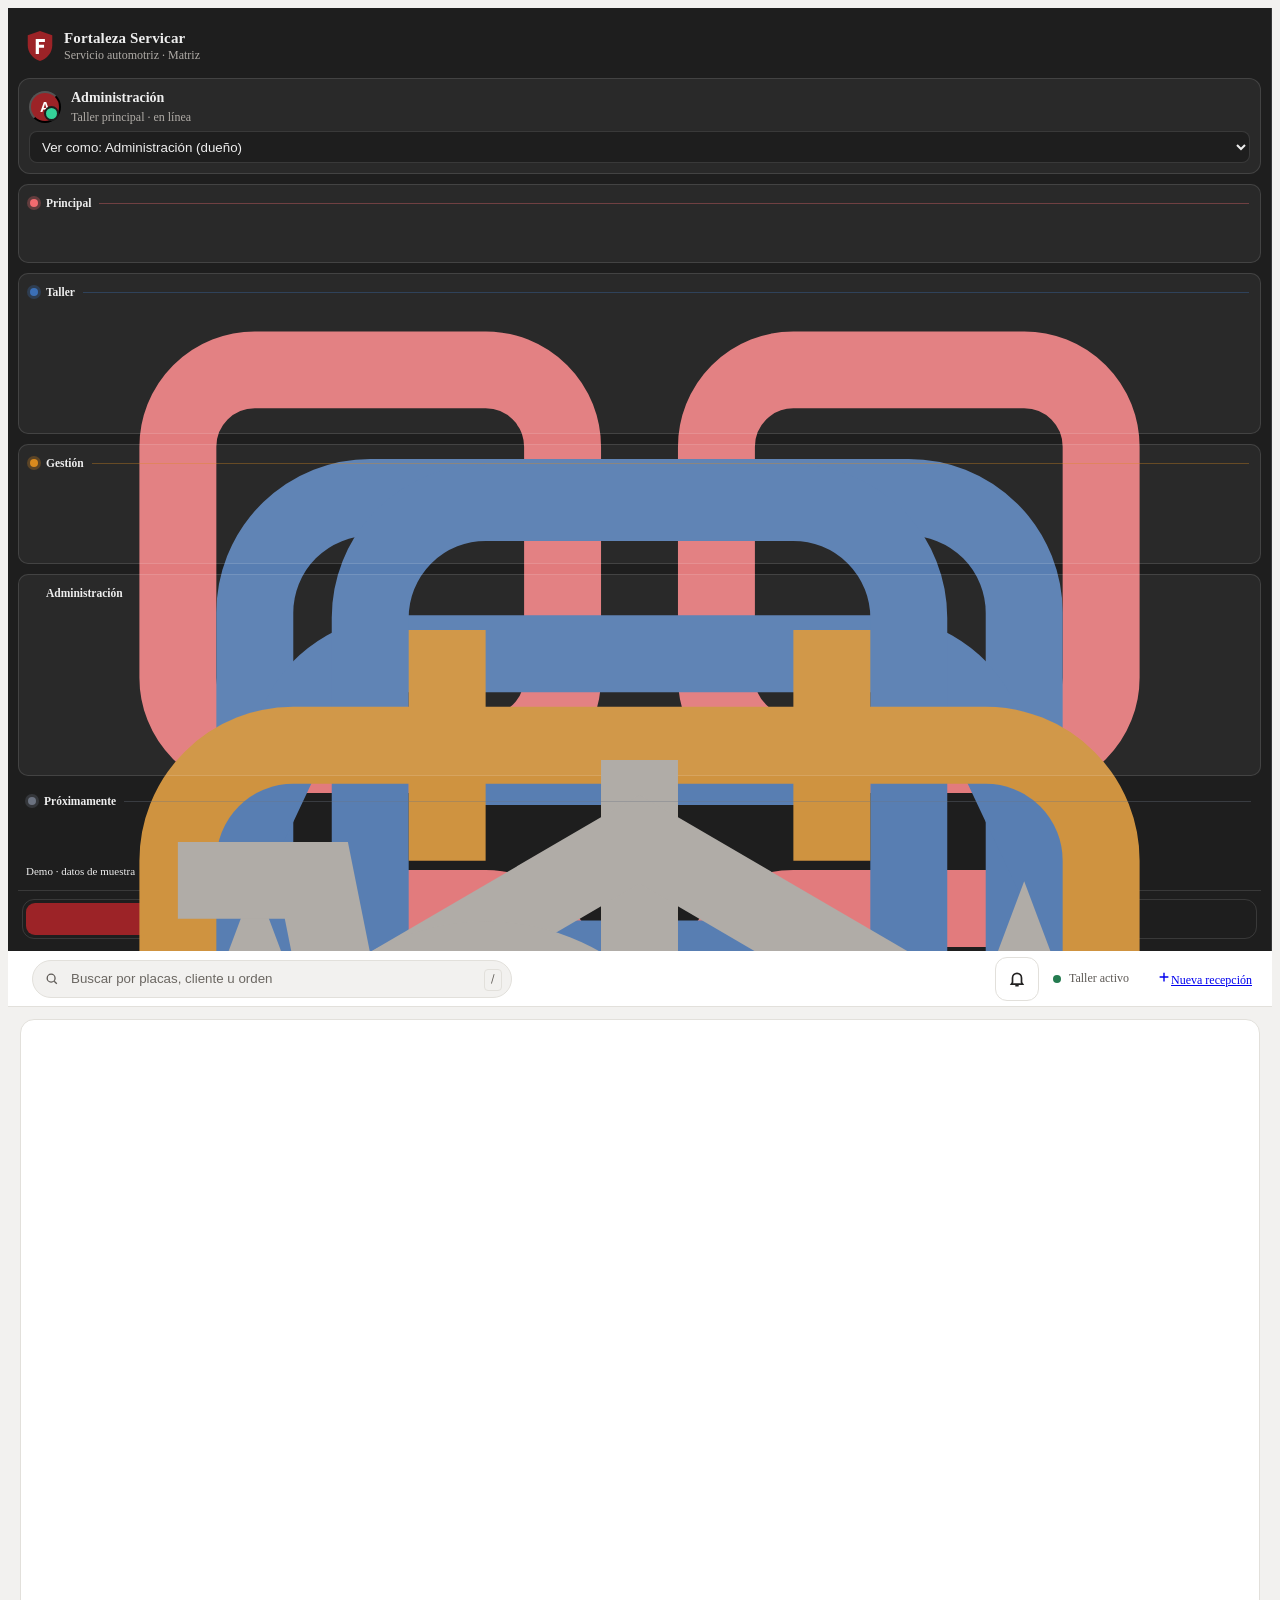
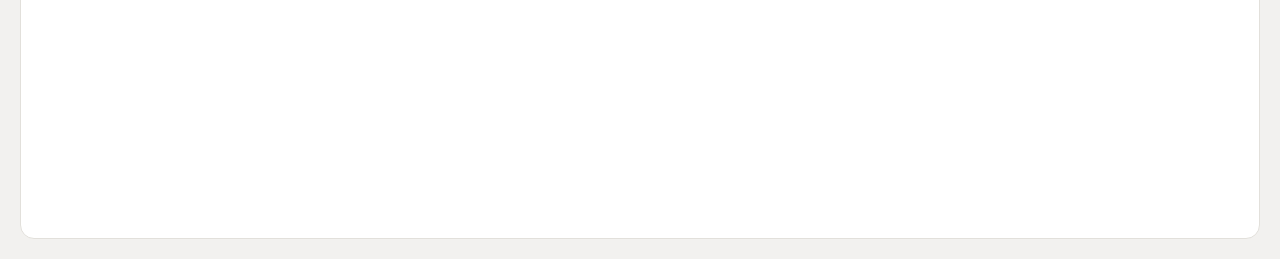
==== prototipo/index.html @ 88b80649 "feat(prototype): add ERP shell, dashboard, orders, detail and reception Co-Authored-By: Claude Opus " ====
<!doctype html>
<html lang="es-MX">
<head>
  <meta charset="utf-8">
  <meta name="viewport" content="width=device-width, initial-scale=1">
  <title>Fortaleza Servicar · Taller</title>
  <meta name="robots" content="noindex">
  <script>try { var t = localStorage.getItem('fs-tema'); if (t) document.documentElement.setAttribute('data-theme', t); } catch (e) {}</script>
  <link rel="preconnect" href="https://fonts.googleapis.com">
  <link rel="preconnect" href="https://fonts.gstatic.com" crossorigin>
  <link href="https://fonts.googleapis.com/css2?family=Archivo:wght@400;450;500;550;600;650&family=IBM+Plex+Mono:wght@400;500&display=swap" rel="stylesheet">
  <link rel="stylesheet" href="css/base.css">
  <link rel="stylesheet" href="css/fortaleza.css">
  <link rel="stylesheet" href="css/fase3.css">
  <link rel="stylesheet" href="css/fase4.css">
</head>
<body>
  <div class="app">
    <nav class="sidebar" id="sidebar" aria-label="Principal">
      <div class="brand">
        <svg viewBox="0 0 26 30" aria-hidden="true"><path d="M13 1 24.5 5v9.2c0 7-4.9 12.6-11.5 14.8C6.4 26.8 1.5 21.2 1.5 14.2V5Z" fill="#9C2327"/><path d="M9 8.5h8.6v2.8h-5.6v2.6h4.8v2.8h-4.8v5.8H9Z" fill="#fff"/></svg>
        <div><b>Fortaleza Servicar</b><span>Servicio automotriz · Matriz</span></div>
        <button class="icon close" type="button" aria-label="Cerrar menú" data-close-menu style="margin-left:auto;width:44px;height:44px;place-items:center;border:0;background:none;color:inherit">
          <svg viewBox="0 0 20 20" width="20" height="20" fill="none" stroke="currentColor" stroke-width="1.5"><path d="m5 5 10 10M15 5 5 15"/></svg>
        </button>
      </div>

      <div class="user-card">
        <button class="av" id="av" type="button" aria-label="Agregar mi foto de perfil" title="Cambiar foto">A</button>
        <b id="who-name">Administración</b>
        <small id="who-sub">Taller principal · en línea</small>
        <select id="role" aria-label="Ver como">
          <option value="admin">Ver como: Administración (dueño)</option>
          <option value="asesor">Ver como: Pablo · Asesor</option>
          <option value="tecnico">Ver como: Daniel · Técnico</option>
        </select>
      </div>

      <div class="nav-group" data-g="principal">
        <div class="group-label">Principal</div>
      <a class="nav-item" href="#/dashboard" data-route="dashboard">
        <svg viewBox="0 0 16 16" fill="none" stroke="currentColor"><rect x="2" y="2" width="5" height="5" rx="1"/><rect x="9" y="2" width="5" height="5" rx="1"/><rect x="2" y="9" width="5" height="5" rx="1"/><rect x="9" y="9" width="5" height="5" rx="1"/></svg>Dashboard</a>
      </div>

      <div class="nav-group" data-g="taller">
        <div class="group-label">Taller</div>
      <a class="nav-item" href="#/ordenes" data-route="ordenes">
        <svg viewBox="0 0 16 16" fill="none" stroke="currentColor"><rect x="3" y="2.5" width="10" height="11.5" rx="1.5"/><path d="M5.5 6h5M5.5 8.5h5M5.5 11h3"/></svg>Órdenes de servicio<span class="count" id="nav-count" title="Servicios por autorizar"></span></a>
      <a class="nav-item" href="#/recepcion" data-route="recepcion" data-need="recepcion">
        <svg viewBox="0 0 16 16" fill="none" stroke="currentColor"><path d="M2 10.5V8.2l1.6-3.4A1.5 1.5 0 0 1 5 4h6a1.5 1.5 0 0 1 1.4.8L14 8.2v2.3a1 1 0 0 1-1 1h-.5M3.5 11.5H3a1 1 0 0 1-1-1"/><circle cx="5" cy="11.5" r="1.5"/><circle cx="11" cy="11.5" r="1.5"/><path d="M6.5 11.5h3"/></svg>Recepción de vehículo</a>
      <a class="nav-item" href="portal.html#k7Qw2mZ9pL4xT8vR" target="_blank" rel="noopener">
        <svg viewBox="0 0 16 16" fill="none" stroke="currentColor"><rect x="4.5" y="1.5" width="7" height="13" rx="1.5"/><path d="M7 12.5h2"/></svg>Portal del cliente</a>
      </div>

      <div class="nav-group" data-g="gestion">
        <div class="group-label">Gestión</div>
      <a class="nav-item" href="#/citas" data-route="citas" data-need="citas">
        <svg viewBox="0 0 16 16" fill="none" stroke="currentColor"><rect x="2" y="3.5" width="12" height="10.5" rx="1.5"/><path d="M2 7h12M5.5 2v3M10.5 2v3"/></svg>Citas y recordatorios<span class="count" id="nav-citas" title="Citas por confirmar"></span></a>
      <a class="nav-item" href="#/reportes" data-route="reportes" data-need="reportes">
        <svg viewBox="0 0 16 16" fill="none" stroke="currentColor"><path d="M2 13.5h12M4 11V7.5M8 11V3.5M12 11V6"/></svg>Reportes</a>
      </div>

      <div class="nav-group" data-g="admin">
        <div class="group-label">Administración</div>
      <a class="nav-item" href="#/balance" data-route="balance" data-need="flujos">
        <svg viewBox="0 0 16 16" fill="none" stroke="currentColor"><path d="M8 2v12M3 5h10M3 5l-1.5 4a2 2 0 0 0 3 0zM13 5l-1.5 4a2 2 0 0 0 3 0zM5.5 14h5"/></svg>Balance</a>
      <a class="nav-item" href="#/bancos" data-route="bancos" data-need="flujos">
        <svg viewBox="0 0 16 16" fill="none" stroke="currentColor"><path d="M2 6 8 2.5 14 6M3.5 6.5v5M6.5 6.5v5M9.5 6.5v5M12.5 6.5v5M2 13.5h12"/></svg>Bancos y flujos</a>
      <a class="nav-item" href="#/compras" data-route="compras" data-need="gastos">
        <svg viewBox="0 0 16 16" fill="none" stroke="currentColor"><path d="M2 2.5h1.8l1.6 8h7.1l1.5-5.5H4.6"/><circle cx="6" cy="13" r="1"/><circle cx="11.5" cy="13" r="1"/></svg>Gastos y compras</a>
      <a class="nav-item" href="#/empleados" data-route="empleados" data-need="empleados">
        <svg viewBox="0 0 16 16" fill="none" stroke="currentColor"><circle cx="6" cy="5.5" r="2.5"/><path d="M1.5 13.5c.6-2.4 2.3-3.6 4.5-3.6s3.9 1.2 4.5 3.6M11.5 6.5v4M9.5 8.5h4"/></svg>Empleados y roles</a>
      </div>

      <div class="nav-group" data-g="pronto">
        <div class="group-label">Próximamente</div>
      <span class="nav-item" aria-disabled="true"><svg viewBox="0 0 16 16" fill="none" stroke="currentColor"><circle cx="6" cy="5.5" r="2.5"/><path d="M1.5 13.5c.6-2.4 2.3-3.6 4.5-3.6s3.9 1.2 4.5 3.6M11 3.5a2.2 2.2 0 0 1 0 4.2M12.5 10.2c1 .5 1.7 1.6 2 3.3"/></svg>Clientes<span class="phase">Pronto</span></span>
      </div>

      <p class="demo-tag">Demo · datos de muestra</p>
      <div class="themes bottom">
        <span id="tema-lbl">Estilo de color</span>
        <div role="group" aria-labelledby="tema-lbl">
          <button type="button" data-tema="deportivo" aria-pressed="true"><i style="--c:#9c2327"></i>Rojo</button>
          <button type="button" data-tema="oscuro" aria-pressed="false"><i style="--c:#f26b6f"></i>Oscuro</button>
          <button type="button" data-tema="clasico" aria-pressed="false"><i style="--c:#c0392b"></i>Claro</button>
        </div>
      </div>
    </nav>

    <div class="main">
      <header class="topbar">
        <div class="search" role="search">
          <svg viewBox="0 0 16 16" fill="none" stroke="currentColor" stroke-width="1.5" aria-hidden="true"><circle cx="7" cy="7" r="4.5"/><path d="m10.5 10.5 3 3"/></svg>
          <input id="q" type="search" placeholder="Buscar por placas, cliente u orden" aria-label="Buscar por placas, cliente u orden" autocomplete="off">
          <kbd>/</kbd>
          <div class="search-results" id="results" role="listbox" aria-label="Resultados"></div>
        </div>
        <div class="right">
          <button class="icon-btn bell" type="button" data-bell aria-haspopup="true" aria-expanded="false" aria-controls="notif" aria-label="Notificaciones">
            <svg viewBox="0 0 16 16" fill="none" stroke="currentColor" stroke-width="1.5" aria-hidden="true"><path d="M4 11V7a4 4 0 0 1 8 0v4l1 1.5H3zM6.5 14h3"/></svg><span class="badge" hidden></span></button>
          <span class="live">Taller activo</span><span id="clock"></span>
          <a class="btn primary" href="#/recepcion" data-need="recepcion">
            <svg viewBox="0 0 16 16" fill="none" stroke="currentColor" stroke-width="1.6" aria-hidden="true"><path d="M8 3v10M3 8h10"/></svg>Nueva recepción</a>
        </div>
      </header>
      <div class="mobile-bar">
        <button class="icon" type="button" aria-label="Abrir menú" data-open-menu>
          <svg viewBox="0 0 20 20" fill="none" stroke="currentColor" stroke-width="1.5"><path d="M3 6h14M3 10h14M3 14h14"/></svg>
        </button>
        <span class="title" id="mobile-title">Dashboard</span>
        <button class="icon bell" type="button" data-bell aria-haspopup="true" aria-expanded="false" aria-controls="notif" aria-label="Notificaciones">
          <svg viewBox="0 0 16 16" fill="none" stroke="currentColor" stroke-width="1.5" aria-hidden="true"><path d="M4 11V7a4 4 0 0 1 8 0v4l1 1.5H3zM6.5 14h3"/></svg><span class="badge" hidden></span></button>
        <a class="icon" href="#/recepcion" aria-label="Nueva recepción" data-need="recepcion">
          <svg viewBox="0 0 20 20" fill="none" stroke="currentColor" stroke-width="1.5"><path d="M10 4v12M4 10h12"/></svg>
        </a>
      </div>
      <main class="sheet" id="view" tabindex="-1"></main>
    </div>
  </div>

  <div class="toast" id="toast" role="status" aria-live="polite" hidden></div>

  <script src="js/graficas.js"></script>
  <script src="js/vehiculos.js"></script>
  <script src="js/datos.js"></script>
  <script src="js/diagrama.js"></script>
  <script src="js/datos3.js"></script>
  <script src="js/datos4.js"></script>
  <script src="js/app.js"></script>
  <script src="js/fase3.js"></script>
  <script src="js/fase4.js"></script>
</body>
</html>
---- prototipo/css/fortaleza.css ----
/* Fortaleza Servicar · prototipo
   Estructura tomada de color/fortaleza_servicar_dashboard.html: barra lateral oscura con tarjeta de usuario,
   cabecera blanca con búsqueda y acción primaria, tarjetas de indicadores y tres temas (Deportivo, Oscuro, Clásico).
   El rojo de marca es la acción primaria de la pantalla y el dato principal; el resto es carbón y hueso. */

:root {
  --ground: #f2f1ef;
  --surface: #ffffff;
  --raised: #f7f6f3;
  --active: #e6e3de;
  --border: #e2e0db;
  --rule: #f0eeea;
  --control: #d3cfc8;
  --text: #232222;
  --muted: #5d5955;
  --faint: #6b6762;
  --accent: #9c2327;
  --accent-soft: #fbeaea;
  --primary: #9c2327;
  --primary-hover: #7a0c12;
  --primary-ink: #ffffff;
  --positive: #247b50; --negative: #c4242a; --warning: #92400e;
  --pill-positive-bg: #dcfae5; --pill-positive-ink: #04250e;
  --pill-negative-bg: #ffedea; --pill-negative-ink: #831c1e;
  --pill-warning-bg: #fffbeb; --pill-warning-ink: #92400e;
  --pill-info-bg: #e8f0fe; --pill-info-ink: #1e3a8a;
  --pill-neutral-bg: #efedea; --pill-neutral-ink: #3d3a37;
  --chart-1: var(--accent); --chart-2: #d9a3a5; --chart-3: #8a6d1f; --chart-muted: #d3cfc8;
  --chart-mark: var(--text); --chart-span: 0.06;
  --grid: #ebe8e4; --axis-ink: var(--muted); --ink: var(--text);

  /* barra lateral */
  --side-bg: #1e1e1e; --side-ink: #eeeeee; --side-muted: #b0aca7; --side-hover: rgba(255, 255, 255, 0.07);
  --side-line: rgba(255, 255, 255, 0.12); --side-card: rgba(255, 255, 255, 0.05); --side-accent: #f26b6f;

  /* diagrama de daños: cada tipo lleva color y letra */
  --veh: #5d5955; --glass: #dfe3e6; --tire: #2b2a29; --rim: #a9a5a0;
  --d-rayon: #b45309; --d-rayon-bg: #fff1d6;
  --d-golpe: #c4242a; --d-golpe-bg: #ffe3e0;
  --d-estrellado: #1d4ed8; --d-estrellado-bg: #e3ebff;
  --d-faltante: #3d3a37; --d-faltante-bg: #e6e3de;
  --d-on: #ffffff;
  --c-red: #9c2327; --c-amber: #d98a1e; --c-teal: #1f8a8a; --c-blue: #3b6fb6; --c-plum: #8a3f72; --c-green: #2e8b57; --c-slate: #6b7280; --c-orange: #c8551b;
  --st-recibido: var(--c-slate); --st-en_diagnostico: var(--c-blue); --st-cotizado: var(--c-amber); --st-autorizado: var(--c-teal);
  --st-en_reparacion: var(--c-plum); --st-esperando_refaccion: var(--c-orange); --st-terminado: var(--c-green); --st-entregado: #8a8580;

  --font: "Archivo", system-ui, -apple-system, "Segoe UI", sans-serif;
  --fs-title: 24px; --fs-section: 16px; --fs-kpi: 24px; --fs-body: 14px; --fs-small: 12px;

  --sidebar-width: 232px;
  --pad: 24px; --gap: 16px; --card-pad: 20px;
  --radius-sheet: 14px; --radius-card: 10px; --radius-control: 8px;
  --control-height: 36px; --row-height: 48px; --nav-row: 40px;
  --ease-out: cubic-bezier(0.23, 1, 0.32, 1);
  --t-press: 140ms; --t-hover: 150ms; --t-ui: 200ms;
}

:root[data-theme="oscuro"] {
  --ground: #0d0d0d; --surface: #161616; --raised: #1e1e1e; --active: #2a2a2a;
  --border: #2a2a2a; --rule: #212121; --control: #3d3d3d;
  --text: #f3f4f6; --muted: #a8adb5; --faint: #8f949c;
  --accent: #f26b6f; --accent-soft: #2c1618;
  --primary: #c52a36; --primary-hover: #a8222d;
  --positive: #3fc07a; --negative: #e5566f; --warning: #e5a93b;
  --pill-positive-bg: #172a1d; --pill-positive-ink: #3fc07a;
  --pill-negative-bg: #2c1a20; --pill-negative-ink: #f08a9b;
  --pill-warning-bg: #2b2414; --pill-warning-ink: #e5a93b;
  --pill-info-bg: #16233b; --pill-info-ink: #8db4ff;
  --pill-neutral-bg: #262626; --pill-neutral-ink: #e5e5e5;
  --chart-2: #8a4a4d; --chart-3: #c9a24a; --chart-muted: #4a4a4a; --chart-span: 0.12; --grid: #2b2b2b;
  --side-bg: #050505; --side-line: rgba(255, 255, 255, 0.1);
  --veh: #8f949c; --glass: #26303a; --tire: #000; --rim: #6b6f75;
  --d-rayon: #e5a93b; --d-rayon-bg: #2b2414;
  --d-golpe: #f2707f; --d-golpe-bg: #34191f;
  --d-estrellado: #7fabff; --d-estrellado-bg: #16233b;
  --d-faltante: #c9c5bf; --d-faltante-bg: #2d2d2d;
  --d-on: #111111;
  --c-red: #f26b6f; --c-amber: #f0b24a; --c-teal: #4fc3c3; --c-blue: #6ea2e8; --c-plum: #c274a8; --c-green: #4cc58a; --c-slate: #9aa1ab; --c-orange: #f08a4b; --st-entregado: #7d7a76;
}

:root[data-theme="clasico"] {
  --ground: #f8fafc; --surface: #ffffff; --raised: #f1f5f9; --active: #fbe9e7;
  --border: #e2e8f0; --rule: #eef2f6; --control: #cbd5e1;
  --text: #0f172a; --muted: #475569; --faint: #64748b;
  --accent: #c0392b; --accent-soft: #fdecea;
  --primary: #c0392b; --primary-hover: #962d22;
  --chart-2: #e3a49c; --grid: #e8edf3;
  --side-bg: #ffffff; --side-ink: #0f172a; --side-muted: #475569; --side-hover: #f1f5f9;
  --side-line: #e2e8f0; --side-card: #f8fafc; --side-accent: #c0392b;
  --glass: #e2e8f0; --veh: #475569;
}

body { background: var(--ground); transition: background-color 300ms ease, color 300ms ease; }
[hidden] { display: none !important; }
::selection { background: var(--accent-soft); }

/* ---------- marco: barra lateral oscura + cabecera ---------- */
.app { grid-template-columns: var(--sidebar-width) minmax(0, 1fr); }
.sidebar { background: var(--side-bg); color: var(--side-ink); padding: 12px 12px 14px; gap: 2px; border-right: 1px solid var(--side-line); }
.brand { display: flex; align-items: center; gap: 10px; height: 56px; padding: 0 8px; margin-bottom: 4px; }
.brand svg { width: 28px; height: 32px; flex: none; }
.brand b { display: block; font-size: 15px; line-height: 18px; font-weight: 650; letter-spacing: 0.01em; }
.brand span { display: block; font-size: var(--fs-small); line-height: 16px; color: var(--side-muted); }
.user-card { display: grid; grid-template-columns: 40px minmax(0, 1fr); gap: 4px 10px; align-items: center; margin: 4px 0 10px; padding: 10px; border: 1px solid var(--side-line); border-radius: 12px; background: var(--side-card); }
.user-card .av { grid-row: span 2; width: 40px; height: 40px; border-radius: 50%; display: grid; place-items: center; background: var(--primary); color: #fff; font-weight: 650; position: relative; }
.user-card .av::after { content: ""; position: absolute; right: 0; bottom: 0; width: 11px; height: 11px; border-radius: 50%; background: #34d399; border: 2px solid var(--side-bg); }
.user-card b { font-size: 14px; line-height: 18px; font-weight: 600; overflow: hidden; text-overflow: ellipsis; white-space: nowrap; }
.user-card small { font-size: var(--fs-small); color: var(--side-muted); line-height: 16px; }
.user-card select { grid-column: 1 / -1; margin-top: 6px; height: 36px; padding: 0 8px; border: 1px solid var(--side-line); border-radius: var(--radius-control); background: var(--side-bg); color: var(--side-ink); }
.nav-item { position: relative; color: var(--side-muted); font-weight: 450; white-space: nowrap; }
.nav-item:hover { background: var(--side-hover); color: var(--side-ink); }
.nav-item[aria-current="page"] { background: var(--side-hover); color: var(--side-ink); font-weight: 550; }
.nav-item[aria-current="page"] svg { color: var(--side-accent); }
.nav-item[aria-current="page"]::before { content: ""; position: absolute; left: -12px; top: 8px; bottom: 8px; width: 3px; border-radius: 0 3px 3px 0; background: var(--side-accent); }
.nav-item .count { margin-left: auto; min-width: 20px; height: 20px; padding: 0 6px; border-radius: 10px; background: var(--primary); color: #fff; font-size: var(--fs-small); line-height: 20px; text-align: center; font-variant-numeric: tabular-nums; }
.nav-item .count:empty { display: none; }
.nav-item[aria-disabled="true"] { color: var(--side-muted); opacity: 0.7; }
.nav-item[aria-disabled="true"] .phase { margin-left: auto; font-size: 11px; }
.sidebar .group-label { margin: 18px 8px 6px; color: var(--side-muted); font-size: 12px; font-weight: 600; }
.themes { display: grid; gap: 6px; padding: 12px 4px 0; border-top: 1px solid var(--side-line); margin-top: 10px; }
.themes > span { font-size: 12px; font-weight: 600; color: var(--side-muted); text-align: center; }
.themes div { display: grid; grid-template-columns: repeat(3, 1fr); gap: 2px; padding: 3px; border: 1px solid var(--side-line); border-radius: 12px; }
.themes button { display: inline-flex; align-items: center; justify-content: center; gap: 5px; height: 36px; border: 0; border-radius: 9px; background: transparent; color: var(--side-muted); font-size: 12px; cursor: pointer; transition: background-color var(--t-hover) ease, color var(--t-hover) ease, transform var(--t-press) var(--ease-out); }
.themes button:active { transform: scale(0.97); }
.themes button[aria-pressed="true"] { background: var(--primary); color: #fff; font-weight: 550; }
.themes i { width: 8px; height: 8px; border-radius: 50%; background: var(--c); box-shadow: 0 0 0 1px rgba(255, 255, 255, 0.35); }

.main { display: grid; grid-template-rows: 56px minmax(0, 1fr); min-width: 0; min-height: 100svh; }
.topbar { display: flex; align-items: center; gap: 16px; padding: 0 20px 0 24px; background: var(--surface); border-bottom: 1px solid var(--border); }
.search { position: relative; flex: 1; max-width: 480px; }
.search input { width: 100%; height: 38px; padding: 0 44px 0 38px; border: 1px solid var(--border); border-radius: 999px; background: var(--ground); transition: border-color var(--t-hover) ease; }
.search input:focus { outline: none; border-color: var(--accent); }
.search input::placeholder { color: var(--faint); }
.search svg { position: absolute; left: 13px; top: 12px; width: 14px; height: 14px; color: var(--muted); }
.search kbd { position: absolute; right: 10px; top: 9px; height: 20px; padding: 0 6px; border: 1px solid var(--border); border-radius: 4px; font: 12px/18px var(--font); color: var(--muted); }
.search-results { position: absolute; top: 44px; left: 0; right: 0; z-index: 30; background: var(--surface); border: 1px solid var(--border); border-radius: 12px; box-shadow: 0 8px 24px rgba(0, 0, 0, 0.14); padding: 6px; display: none; transform-origin: top center; }
.search-results.open { display: block; animation: pop 160ms var(--ease-out); }
.search-results a { display: flex; justify-content: space-between; gap: 12px; padding: 8px 10px; border-radius: 8px; }
.search-results a:hover, .search-results a:focus-visible { background: var(--raised); }
.search-results .sub { color: var(--muted); font-size: var(--fs-small); }
.topbar .right { margin-left: auto; display: flex; align-items: center; gap: 14px; color: var(--muted); font-size: var(--fs-small); }
.live { display: inline-flex; align-items: center; gap: 8px; font-weight: 500; }
.live::before { content: ""; width: 8px; height: 8px; border-radius: 50%; background: var(--positive); }
@keyframes pop { from { opacity: 0; transform: scale(0.98) translateY(-2px); } }

.sheet { margin: 12px; background: var(--surface); border: 1px solid var(--border); border-radius: var(--radius-sheet); padding: var(--pad); min-width: 0; }

/* ---------- título ---------- */
.title-row { align-items: flex-end; margin-bottom: 20px; }
.title-row h1 { font-weight: 650; letter-spacing: -0.015em; }
.title-row .sub { font-size: 15px; line-height: 22px; }
.title-row .sub strong { color: var(--text); font-weight: 550; }
.title-row .actions { display: flex; gap: 8px; align-items: center; }
.crumbs { display: flex; align-items: baseline; gap: 8px; font-size: 16px; line-height: 24px; flex-wrap: wrap; }
.crumbs a { color: var(--muted); }
.crumbs a:hover { color: var(--text); }
.crumbs h1 { font-size: 20px; line-height: 28px; font-weight: 650; letter-spacing: -0.01em; }
.chip { display: inline-flex; align-items: center; height: 22px; padding: 0 8px; border-radius: 4px; background: var(--raised); color: var(--muted); font-size: var(--fs-small); white-space: nowrap; flex: none; }
.mono { font-family: "IBM Plex Mono", ui-monospace, monospace; font-size: 13px; }

/* ---------- botones ---------- */
.btn { transition: background-color var(--t-hover) ease, transform var(--t-press) var(--ease-out), border-color var(--t-hover) ease; }
.btn:active { transform: scale(0.97); }
.btn.primary:hover { background: var(--primary-hover); }
.btn svg { width: 14px; height: 14px; }
.btn.small { height: 28px; padding: 0 10px; font-size: 13px; }
.btn[disabled] { opacity: 1; color: var(--faint); cursor: not-allowed; background: var(--raised); }
.btn-link { display: inline-flex; align-items: center; gap: 4px; padding: 0; border: 0; background: none; color: var(--text); font-weight: 550; cursor: pointer; text-underline-offset: 3px; }
.btn-link:hover { text-decoration: underline; }

/* ---------- rejilla del resumen ---------- */
.nowrap { white-space: nowrap; }
.truncate.client { display: block; max-width: 15ch; }
.finding .btn { flex: none; white-space: nowrap; }
.nav-item { white-space: nowrap; }
.stack { display: grid; gap: 16px; min-width: 0; }

.quick { display: flex; flex-wrap: wrap; gap: 8px; padding-bottom: 16px; margin-bottom: 16px; border-bottom: 1px solid var(--border); }
.quick .btn { height: auto; min-height: 44px; padding: 8px 14px; text-align: left; }
.quick .btn svg { color: var(--accent); }
.kpis { grid-auto-flow: row; grid-template-columns: repeat(auto-fit, minmax(150px, 1fr)); gap: 12px; background: none; border: 0; }
.kpis .kpi, .kpis .kpi:nth-child(n) { position: relative; display: block; padding: 14px 16px 16px; background: var(--surface); border: 1px solid var(--border); border-radius: 12px; transition: transform var(--t-ui) var(--ease-out), border-color var(--t-hover) ease; }
@media (hover: hover) and (pointer: fine) { a.kpi:hover { transform: translateY(-2px); border-color: var(--control); } }
a.kpi:active { transform: scale(0.98); }
.kpi-top { display: flex; align-items: center; justify-content: space-between; gap: 8px; }
.kpi-ico { width: 32px; height: 32px; border-radius: 10px; display: grid; place-items: center; background: var(--accent-soft); color: var(--accent); flex: none; }
.kpi-ico svg { width: 16px; height: 16px; }
.kpi-label { font-size: 13px; font-weight: 600; }
.kpi-value { font-weight: 650; }
.kpi-value.lead { font-size: 30px; }
.kpi .cap { margin-top: 4px; font-size: var(--fs-small); color: var(--muted); line-height: 16px; }
.kpi .cap.neg { color: var(--negative); }

.finding { display: flex; align-items: center; justify-content: space-between; gap: 16px; padding: 12px 16px; border-radius: var(--radius-card); background: var(--accent-soft); color: #5e1215; }
.finding p { line-height: 20px; }
.finding strong { font-weight: 600; }

/* ---------- tablas ---------- */
.panel.flush { padding: 0; }
.panel.flush > header { padding: 16px var(--card-pad) 0; margin-bottom: 8px; }
.panel.flush table th:first-child, .panel.flush table td:first-child { padding-left: var(--card-pad); }
.panel.flush table th:last-child, .panel.flush table td:last-child { padding-right: var(--card-pad); }
table { font-size: var(--fs-body); }
td { vertical-align: middle; padding-top: 10px; padding-bottom: 10px; }
td .sub { margin-top: 2px; line-height: 16px; }
td .id { font-weight: 550; }
tbody tr.link { cursor: pointer; transition: background-color var(--t-hover) ease; }
@media (hover: hover) and (pointer: fine) { tbody tr.link:hover td { background: var(--raised); } }
tbody tr.link:focus-visible { outline: 2px solid var(--accent); outline-offset: -2px; }
.n { text-align: right; font-variant-numeric: tabular-nums; white-space: nowrap; }
.unit { color: var(--muted); font-size: var(--fs-small); margin-left: 2px; }
.dash { color: var(--faint); }
tfoot td { border-top: 1px solid var(--border); border-bottom: 0; font-weight: 600; }

/* días en taller: barra fina con la marca del promedio de octubre (elemento propio del taller) */
.days { display: grid; grid-template-columns: 34px 64px; align-items: center; gap: 8px; justify-content: end; }
.days .bar { position: relative; height: 6px; border-radius: 3px; background: var(--rule); }
.days .bar i { position: absolute; left: 0; top: 0; bottom: 0; border-radius: 3px; background: var(--muted); }
.days .bar i.over { background: var(--accent); }
.days .bar b { position: absolute; top: -3px; width: 1px; height: 12px; background: var(--text); }

/* estatus: una marca por fila, tinte pálido con tinta del mismo tono */
.pill.info { background: var(--pill-info-bg); color: var(--pill-info-ink); }
.pill .dot { width: 6px; height: 6px; border-radius: 50%; background: currentColor; }

/* personas: inicial estable sobre un tinte pálido propio */
.who { display: inline-flex; align-items: center; gap: 8px; white-space: nowrap; }
.avatar { width: 22px; height: 22px; border-radius: 50%; display: inline-grid; place-items: center; font-size: 11px; font-weight: 600; flex: none; color: #232222; }

/* ---------- listas del riel ---------- */
.list-row { display: grid; grid-template-columns: minmax(0, 1fr) auto; gap: 4px 12px; align-items: center; padding: 11px 0; }
.list-row + .list-row { border-top: 1px solid var(--rule); }
.list-row .t { font-weight: 550; white-space: nowrap; overflow: hidden; text-overflow: ellipsis; }
.list-row .s { color: var(--muted); font-size: var(--fs-small); grid-column: 1; line-height: 16px; }
.list-row .r { grid-row: 1 / span 2; grid-column: 2; display: grid; justify-items: end; gap: 4px; }

/* ---------- pestañas y barra de herramientas ---------- */
.tabs { gap: 22px; overflow-x: auto; scrollbar-width: none; }
.tabs a { white-space: nowrap; padding: 10px 0 11px; }
.tabs a .c { margin-left: 6px; color: var(--faint); font-variant-numeric: tabular-nums; }
.tabs a[aria-selected="true"]::after { background: var(--accent); left: -4px; right: -4px; }
.tabs a:hover { color: var(--text); }
.toolbar { display: flex; align-items: center; gap: 8px; margin: 22px 0 12px; }
.toolbar .spacer { flex: 1; }
.toolbar .count { color: var(--muted); }
.toolbar input { width: 300px; height: 32px; padding: 0 12px; border: 1px solid var(--control); border-radius: var(--radius-control); }

/* tablero por estatus */
.board { display: grid; grid-template-columns: repeat(5, minmax(0, 1fr)); gap: 12px; align-items: start; }
.col { background: var(--raised); border-radius: var(--radius-card); padding: 10px; min-height: 120px; }
.col h3 { display: flex; justify-content: space-between; font-size: 13px; font-weight: 600; padding: 2px 4px 10px; }
.col h3 span { color: var(--muted); font-weight: 400; }
.card { display: block; background: var(--surface); border: 1px solid var(--border); border-radius: 6px; padding: 10px 12px; transition: border-color var(--t-hover) ease, transform var(--t-press) var(--ease-out); }
.card + .card { margin-top: 8px; }
.card:hover { border-color: var(--control); }
.card:active { transform: scale(0.98); }
.card .t { font-weight: 550; }
.card .s { color: var(--muted); font-size: var(--fs-small); line-height: 16px; margin-top: 2px; }
.card .f { display: flex; justify-content: space-between; align-items: center; margin-top: 8px; font-size: var(--fs-small); }
.col .empty { min-height: 64px; background: var(--surface); font-size: var(--fs-small); }

/* ---------- detalle ---------- */
.detail-head { display: flex; align-items: flex-start; justify-content: space-between; gap: 16px; margin-bottom: 12px; }
.detail-head .sub { color: var(--muted); margin-top: 2px; }
.facts { display: grid; grid-template-columns: repeat(4, minmax(0, 1fr)); border: 1px solid var(--border); border-radius: var(--radius-card); margin-bottom: 16px; }
.facts > div { padding: 12px 16px; min-width: 0; }
.facts > div + div { border-left: 1px solid var(--border); }
.facts dt { color: var(--muted); font-size: var(--fs-small); }
.facts dd { margin-top: 4px; font-weight: 500; overflow: hidden; text-overflow: ellipsis; white-space: nowrap; }
.facts .warn { color: var(--warning); font-size: var(--fs-small); font-weight: 400; white-space: normal; }
.detail-grid { display: grid; grid-template-columns: minmax(0, 1fr) 360px; gap: 16px; align-items: start; }
.steps { display: flex; gap: 0; margin: 4px 0 18px; }
.steps li { flex: 1; position: relative; padding-top: 14px; font-size: var(--fs-small); color: var(--faint); }
.steps li::before { content: ""; position: absolute; top: 4px; left: 0; right: 4px; height: 3px; border-radius: 2px; background: var(--rule); }
.steps li.done { color: var(--muted); } .steps li.done::before { background: var(--text); }
.steps li.now { color: var(--text); font-weight: 600; } .steps li.now::before { background: var(--accent); }

/* cascada cobro → utilidad: la fórmula del Excel, partida por partida */
.cascade { display: grid; gap: 0; }
.cascade .line { display: grid; grid-template-columns: minmax(0, 1fr) auto; gap: 2px 12px; padding: 9px 0; align-items: baseline; }
.cascade .line + .line { border-top: 1px solid var(--rule); }
.cascade .line .bar { grid-column: 1 / -1; height: 6px; border-radius: 3px; background: var(--rule); position: relative; overflow: hidden; }
.cascade .line .bar i { position: absolute; top: 0; bottom: 0; border-radius: 3px; background: var(--chart-muted); }
.cascade .line.res .bar i { background: var(--accent); }
.cascade .line.total { font-weight: 600; }
.cascade .line.res .v { font-weight: 600; color: var(--accent); }
.cascade .line .lbl small { color: var(--muted); font-size: var(--fs-small); margin-left: 6px; }
.cascade .note { margin-top: 10px; color: var(--muted); font-size: var(--fs-small); line-height: 16px; }

.locked { display: grid; gap: 4px; padding: 14px 16px; border-radius: var(--radius-card); background: var(--raised); color: var(--muted); }
.locked b { color: var(--text); font-weight: 550; }
.sec-title { display: flex; align-items: baseline; justify-content: space-between; gap: 12px; margin: 22px 0 6px; }
.sec-title:first-child { margin-top: 0; }
.sec-title h2 { font-size: var(--fs-section); font-weight: 600; }
.sec-title .meta { color: var(--muted); font-size: var(--fs-small); }

/* ---------- recepción ---------- */
.form-grid { display: grid; grid-template-columns: minmax(0, 1fr) 380px; gap: 24px; align-items: start; }
.fieldset { border: 0; padding: 0; margin: 0 0 28px; min-width: 0; }
.fieldset > legend { font-size: var(--fs-section); font-weight: 600; margin-bottom: 4px; padding: 0; }
.fieldset > .desc { color: var(--muted); margin-bottom: 14px; }
.fields { display: grid; grid-template-columns: repeat(4, minmax(0, 1fr)); gap: 16px; align-items: start; }
.fields .field { align-content: start; }
.fields .seg { justify-self: start; }
.fields .span2 { grid-column: span 2; } .fields .span4 { grid-column: 1 / -1; }
.field label { font-size: 14px; }
.field .hint { line-height: 16px; }
.field .hint.err { color: var(--negative); }
.input, select.input, textarea.input { width: 100%; }
textarea.input { height: auto; min-height: 76px; padding: 8px 12px; line-height: 20px; resize: vertical; }
select.input:disabled { color: var(--faint); background: var(--raised); }
.input[aria-invalid="true"] { border-color: var(--negative); }
.ref-card { display: grid; grid-template-columns: repeat(3, minmax(0, 1fr)); border: 1px solid var(--border); border-radius: var(--radius-card); margin-top: 16px; }
.ref-card > div { padding: 12px 14px; min-width: 0; }
.ref-card > div + div { border-left: 1px solid var(--border); }
.ref-card dt { color: var(--muted); font-size: var(--fs-small); }
.ref-card dd { margin-top: 4px; font-size: 18px; font-weight: 550; }
.ref-card dd small { font-size: 13px; color: var(--muted); font-weight: 400; }
.ref-card .note { grid-column: 1 / -1; border-left: 0; border-top: 1px solid var(--border); color: var(--muted); font-size: var(--fs-small); line-height: 16px; }

.fuel { display: inline-flex; }
.seg { display: inline-flex; padding: 2px; border-radius: 8px; background: var(--raised); gap: 2px; }
.seg button { height: 32px; min-width: 44px; padding: 0 10px; border: 0; border-radius: 6px; background: transparent; color: var(--muted); cursor: pointer; transition: background-color var(--t-hover) ease, color var(--t-hover) ease; }
.seg button[aria-pressed="true"] { background: var(--surface); color: var(--text); font-weight: 550; box-shadow: 0 0 0 1px var(--border); }

.checklist { display: grid; grid-template-columns: repeat(2, minmax(0, 1fr)); column-gap: 24px; }
.check-row { display: grid; grid-template-columns: minmax(0, 1fr) auto; align-items: center; gap: 8px; min-height: 44px; border-bottom: 1px solid var(--rule); }
.check-row span { white-space: nowrap; overflow: hidden; text-overflow: ellipsis; }
.tri { display: inline-flex; gap: 2px; padding: 2px; border-radius: 8px; background: var(--raised); }
.tri button { height: 28px; padding: 0 9px; border: 0; border-radius: 6px; background: transparent; color: var(--muted); font-size: 13px; cursor: pointer; transition: background-color var(--t-hover) ease, color var(--t-hover) ease; }
.tri button[aria-pressed="true"][data-v="bien"] { background: var(--pill-positive-bg); color: var(--pill-positive-ink); font-weight: 550; }
.tri button[aria-pressed="true"][data-v="danado"] { background: var(--pill-negative-bg); color: var(--pill-negative-ink); font-weight: 550; }
.tri button[aria-pressed="true"][data-v="no"] { background: var(--pill-neutral-bg); color: var(--pill-neutral-ink); font-weight: 550; }
.check-tools { display: flex; align-items: center; gap: 12px; margin: -4px 0 8px; }
.check-tools .progress { color: var(--muted); font-size: var(--fs-small); }

.side-sticky { position: sticky; top: 16px; display: grid; gap: 16px; }
.steps-cap { display: none; }

/* ---------- diagrama de daños: 5 vistas, una herramienta por tipo de daño ---------- */
.dmg { display: grid; gap: 14px; }
.t-rayon { --d: var(--d-rayon); --d-bg: var(--d-rayon-bg); }
.t-golpe { --d: var(--d-golpe); --d-bg: var(--d-golpe-bg); }
.t-estrellado { --d: var(--d-estrellado); --d-bg: var(--d-estrellado-bg); }
.t-faltante { --d: var(--d-faltante); --d-bg: var(--d-faltante-bg); }
.dmg-tools { display: flex; flex-wrap: wrap; gap: 8px; align-items: center; }
.dmg-tools .lead-in { color: var(--muted); font-size: var(--fs-small); margin-right: 4px; }
.tool { display: inline-flex; align-items: center; gap: 8px; min-height: 44px; padding: 0 14px 0 8px; border: 1px solid var(--control); border-radius: 999px; background: var(--surface); cursor: pointer; transition: background-color var(--t-hover) ease, border-color var(--t-hover) ease, transform var(--t-press) var(--ease-out); }
.tool:active { transform: scale(0.97); }
.tool .dot, .hit-row .dot { width: 26px; height: 26px; border-radius: 50%; display: grid; place-items: center; font-size: 12px; font-weight: 700; background: var(--d-bg); color: var(--d); border: 1.5px solid var(--d); flex: none; }
.tool[aria-pressed="true"] { border-color: var(--text); border-width: 2px; padding: 0 13px 0 7px; background: var(--raised); font-weight: 550; }
.views { display: grid; grid-template-columns: repeat(2, minmax(0, 1fr)); gap: 12px; }
.view-card { border: 1px solid var(--border); border-radius: 12px; padding: 10px 12px 6px; background: var(--raised); min-width: 0; }
.view-card.wide { grid-column: 1 / -1; }
.view-card h3 { font-size: 13px; color: var(--muted); font-weight: 600; }
.view-card svg { width: 100%; height: auto; }
.view-card.wide svg { max-height: 190px; }
.vh { fill: var(--surface); stroke: var(--veh); stroke-width: 1.5; stroke-linejoin: round; }
.gl { fill: var(--glass); stroke: var(--veh); stroke-width: 1; pointer-events: none; }
.ln { fill: none; stroke: var(--veh); stroke-width: 1; stroke-linecap: round; pointer-events: none; }
.lamp { fill: var(--surface); stroke: var(--veh); stroke-width: 1; pointer-events: none; }
.ground { stroke: var(--control); stroke-width: 1; stroke-dasharray: 3 4; }
.tire { fill: var(--tire); pointer-events: none; }
.rim { fill: var(--rim); pointer-events: none; }
.arch { fill: var(--raised); stroke: var(--veh); stroke-width: 1; pointer-events: none; }
.z { fill: transparent; stroke: transparent; stroke-width: 8; cursor: pointer; transition: fill var(--t-hover) ease; }
.zg:focus-visible { outline: none; }
.zg:focus-visible .z { stroke: var(--accent); stroke-width: 2.5; }
@media (hover: hover) and (pointer: fine) { .zg:not(.on):hover .z { fill: var(--accent-soft); } }
.zg.on .z { fill: var(--d-bg); stroke: var(--d); stroke-width: 1.5; }
.bd { fill: var(--d); pointer-events: none; }
.bt { fill: var(--d-on); font: 700 11px/1 var(--font); text-anchor: middle; dominant-baseline: central; pointer-events: none; }
.dmg-none { display: flex; align-items: center; gap: 10px; min-height: 44px; }
.dmg-none input { width: 22px; height: 22px; accent-color: var(--primary); flex: none; }
.dmg-none label { font-weight: 450; }
.hits-list { display: grid; }
.hit-row { display: grid; grid-template-columns: auto minmax(0, 1fr) minmax(0, 1.3fr) 44px; gap: 10px; align-items: center; min-height: 56px; border-bottom: 1px solid var(--rule); }
.hit-row .what b { display: block; font-weight: 550; }
.hit-row .what span { color: var(--muted); font-size: var(--fs-small); }
.hit-row input { height: 40px; padding: 0 10px; border: 1px solid var(--control); border-radius: var(--radius-control); background: var(--surface); width: 100%; }
.hit-rm { width: 44px; height: 44px; display: grid; place-items: center; border: 0; border-radius: 8px; background: none; color: var(--muted); cursor: pointer; }
.hit-rm:hover { background: var(--raised); color: var(--text); }
.hit-rm svg { width: 16px; height: 16px; }
.hits-empty { color: var(--muted); font-size: var(--fs-small); padding: 6px 0; }
.summary .row { padding: 8px 0; min-height: 36px; justify-content: space-between; }
.summary .row span:first-child { color: var(--muted); }
.summary .row span:last-child { text-align: right; font-weight: 500; }

/* ---------- aviso ---------- */
.toast { position: fixed; right: 24px; bottom: 24px; z-index: 50; display: flex; gap: 12px; align-items: center; max-width: 420px; padding: 12px 16px; border-radius: 8px; background: var(--text); color: #fff; box-shadow: 0 10px 30px rgba(0, 0, 0, 0.18); transition: opacity 200ms ease, transform 260ms var(--ease-out); }
.toast[hidden] { display: flex; opacity: 0; transform: translateY(12px); pointer-events: none; }
.toast a { color: #fff; text-decoration: underline; text-underline-offset: 3px; font-weight: 550; white-space: nowrap; }

.placeholder-screen { display: grid; gap: 12px; max-width: 620px; }
.placeholder-screen p { color: var(--muted); line-height: 22px; }

/* ---------- tableta ---------- */
@media (max-width: 1180px) {
  td .sub, .kpi .cap, .list-row .s, .panel .meta, .card .s, .sec-title .meta, .unit, .facts dt, .ref-card dt, .stamp, .steps li { font-size: 13px; line-height: 18px; }
  .panel > header { flex-wrap: wrap; }
  .detail-grid, .form-grid { grid-template-columns: minmax(0, 1fr); }
  .dgrid, .dgrid.w21 { grid-template-columns: minmax(0, 1fr); }
  .side-sticky { position: static; grid-template-columns: repeat(2, minmax(0, 1fr)); }
  .board { grid-template-columns: repeat(3, minmax(0, 1fr)); }
}

/* ---------- teléfono: el marco desaparece y la hoja es la pantalla ---------- */
.mobile-bar { display: none; }
@media (max-width: 860px) {
  .app { display: block; }
  .main { grid-template-rows: auto; }
  .topbar { display: none; }
  .mobile-bar { display: flex; align-items: center; gap: 8px; height: 48px; padding: 0 12px; position: sticky; top: 0; z-index: 10; background: var(--surface); border-bottom: 1px solid var(--border); }
  .mobile-bar .title { flex: 1; font-weight: 600; white-space: nowrap; overflow: hidden; text-overflow: ellipsis; }
  .mobile-bar .icon { width: 44px; height: 44px; display: grid; place-items: center; border: 0; background: none; border-radius: 8px; }
  .mobile-bar .icon svg { width: 20px; height: 20px; }
  .sidebar { padding-top: 8px; }
  .quick .btn { flex: 1 1 calc(50% - 8px); }
  .hit-row { grid-template-columns: auto minmax(0, 1fr) 44px; }
  .hit-row input { grid-column: 1 / -1; grid-row: 2; margin-bottom: 10px; }
  .sidebar .close { display: grid; }
  .sheet { margin: 0; border-radius: 0; border-width: 0; padding: 16px; min-height: calc(100svh - 48px); }
  .views { grid-template-columns: minmax(0, 1fr); }
  .view-card.wide svg { max-height: none; }
  .title-row { flex-direction: column; align-items: stretch; gap: 12px; }
  .title-row .actions .btn.primary { flex: 1; height: 44px; }
  .title-row h1 { font-size: 22px; }
  .side-sticky { grid-template-columns: minmax(0, 1fr); }
  .pbar { width: 44px; }
  .steps-cap { display: block; font-weight: 600; margin: 4px 0 6px; }
  .steps { margin-top: 0; gap: 4px; }
  .steps li { padding-top: 6px; }
  .steps li span { position: absolute; width: 1px; height: 1px; overflow: hidden; clip-path: inset(50%); white-space: nowrap; }
  .finding { flex-direction: column; align-items: stretch; }
  .finding .btn { height: 44px; }
  .facts, .ref-card { grid-template-columns: repeat(2, minmax(0, 1fr)); }
  .facts > div:nth-child(3), .ref-card > div:nth-child(3) { border-left: 0; }
  .facts > div:nth-child(n + 3), .ref-card > div:nth-child(n + 3) { border-top: 1px solid var(--border); }
  .ref-card > div:nth-child(3) { grid-column: 1 / -1; }
  .fields { grid-template-columns: repeat(2, minmax(0, 1fr)); }
  .fields .span2 { grid-column: 1 / -1; }
  .checklist { grid-template-columns: minmax(0, 1fr); }
  .board { grid-template-columns: minmax(0, 1fr); }
  .toolbar { flex-wrap: wrap; }
  .toolbar input { width: 100%; height: 44px; }
  .input, select.input { height: 44px; }
  .tri button, .seg button { height: 36px; }
  /* tablas → filas de dos líneas */
  table.respond thead { display: none; }
  table.respond, table.respond tbody, table.respond tr, table.respond td { display: block; width: 100%; }
  table.respond tr { display: grid; grid-template-columns: minmax(0, 1fr) auto; column-gap: 12px; padding: 12px 16px; border-bottom: 1px solid var(--rule); }
  table.respond td { padding: 0; border: 0; }
  table.respond td.m-hide { display: none; }
  table.respond td.m-right { grid-column: 2; grid-row: 1 / span 2; align-self: center; text-align: right; }
  table.respond td.m-line2 { grid-column: 1; color: var(--muted); font-size: 13px; }
  table.respond .truncate.client { max-width: none; }
  table.respond td.nowrap { white-space: normal; }
  .panel.flush table.respond td:first-child { padding-left: 0; }
  .toast { left: 16px; right: 16px; bottom: 16px; max-width: none; }
}
.sidebar .close { display: none; }
@media (prefers-reduced-motion: reduce) { .search-results.open { animation: none; } .toast { transition: opacity 200ms ease; } }

/* ---------- dashboard ---------- */
.period { display: inline-flex; align-items: center; gap: 8px; height: 40px; padding: 0 14px; border: 1px solid var(--border); border-radius: 10px; background: var(--surface); font-weight: 500; white-space: nowrap; }
.period svg { width: 14px; height: 14px; color: var(--accent); }
.strip { display: grid; grid-template-columns: repeat(auto-fit, minmax(220px, 1fr)); gap: 12px; margin: 12px 0 16px; }
.strip-item { display: flex; align-items: center; gap: 12px; min-height: 64px; padding: 10px 14px; background: var(--surface); border: 1px solid var(--border); border-radius: 12px; transition: border-color var(--t-hover) ease, transform var(--t-press) var(--ease-out); }
@media (hover: hover) and (pointer: fine) { .strip-item:hover { border-color: var(--control); } }
.strip-item:active { transform: scale(0.98); }
.strip-item.alert { border-left: 3px solid var(--negative); }
.strip-item .s-txt { flex: 1; min-width: 0; display: grid; }
.strip-item .s-txt b { font-weight: 600; }
.strip-item small, .attn small { color: var(--muted); font-size: 13px; line-height: 16px; overflow: hidden; text-overflow: ellipsis; white-space: nowrap; }
.strip-item > svg { width: 14px; height: 14px; color: var(--faint); flex: none; }
.s-ico { width: 40px; height: 40px; border-radius: 12px; display: grid; place-items: center; flex: none; }
.s-ico svg { width: 18px; height: 18px; }
.s-ico.info { background: var(--pill-info-bg); color: var(--pill-info-ink); }
.s-ico.warn { background: var(--pill-warning-bg); color: var(--pill-warning-ink); }
.s-ico.pos { background: var(--pill-positive-bg); color: var(--pill-positive-ink); }
.s-ico.neg { background: var(--pill-negative-bg); color: var(--pill-negative-ink); }
.dgrid { display: grid; grid-template-columns: repeat(2, minmax(0, 1fr)); gap: 16px; margin-bottom: 16px; align-items: start; }
.dgrid.w21 { grid-template-columns: minmax(0, 2fr) minmax(0, 1fr); }
.panel > header h2 { display: flex; align-items: center; gap: 8px; }
.panel > header h2 svg { width: 16px; height: 16px; color: var(--accent); flex: none; }
table.wf td { vertical-align: middle; }
.pbar { display: inline-block; width: 90px; height: 6px; border-radius: 3px; background: var(--rule); vertical-align: middle; position: relative; overflow: hidden; }
.pbar i { position: absolute; inset: 0 auto 0 0; background: var(--c, var(--accent)); border-radius: 3px; transform-origin: left; animation: grow 700ms var(--ease-out) backwards; }
.pct { margin-left: 8px; color: var(--muted); font-variant-numeric: tabular-nums; }
.attn { display: flex; align-items: center; gap: 12px; min-height: 56px; padding: 8px 0; }
.attn + .attn { border-top: 1px solid var(--rule); }
.attn > span:last-child { display: grid; min-width: 0; }
.attn b { font-weight: 550; overflow: hidden; text-overflow: ellipsis; white-space: nowrap; }
@media (hover: hover) and (pointer: fine) { .attn:hover b { text-decoration: underline; text-underline-offset: 3px; } }
@media (max-width: 1180px) { .dgrid, .dgrid.w21 { grid-template-columns: minmax(0, 1fr); } }
@media (max-width: 560px) { table.wf th:last-child, table.wf td:last-child { display: none; } table.wf th, table.wf td { padding-left: 8px; padding-right: 8px; } }

/* ---------- movimiento: entrada escalonada, magnificación y gráficas ---------- */
@keyframes rise { from { opacity: 0; transform: translateY(10px) scale(0.985); } }
@keyframes grow { from { transform: scaleX(0); } }
[data-rise] { animation: rise 420ms var(--ease-out) backwards; animation-delay: calc(var(--i, 0) * 45ms); }
.kpi-ico { background: var(--accent-soft); background: color-mix(in srgb, var(--tono, var(--accent)) 15%, var(--surface)); color: var(--tono, var(--accent)); }
.spark { height: 34px; margin-top: 8px; }
.spark svg { width: 100%; height: 34px; }
.kpis .kpi, .kpis .kpi:nth-child(n) { transition: transform var(--t-ui) var(--ease-out), border-color var(--t-hover) ease, box-shadow var(--t-ui) ease; }
.strip-item { position: relative; transition: border-color var(--t-hover) ease, transform var(--t-ui) var(--ease-out), box-shadow var(--t-ui) ease; }
@media (hover: hover) and (pointer: fine) {
  a.kpi:hover { transform: translateY(-3px) scale(1.025); border-color: var(--control); box-shadow: 0 14px 26px -12px rgba(0, 0, 0, 0.28); z-index: 2; }
  .strip-item:hover { transform: scale(1.025); border-color: var(--control); box-shadow: 0 12px 22px -12px rgba(0, 0, 0, 0.26); z-index: 2; }
  .quick .btn:hover { transform: translateY(-1px) scale(1.03); }
  .col .card:hover { transform: scale(1.02); }
}
.quick .btn { transition: transform var(--t-ui) var(--ease-out), background-color var(--t-hover) ease; }
.quick .btn:active { transform: scale(0.97); }

/* transiciones de vista: fundido, y el nombre de la orden y la píldora del menú viajan como elementos compartidos */
.nav-item[aria-current="page"] { view-transition-name: nav-pill; }
::view-transition-old(root), ::view-transition-new(root) { animation-duration: 220ms; animation-timing-function: cubic-bezier(0.23, 1, 0.32, 1); }
::view-transition-group(orden), ::view-transition-group(nav-pill) { animation-duration: 320ms; animation-timing-function: cubic-bezier(0.23, 1, 0.32, 1); }

.g-host { position: relative; }
.g-host svg { display: block; max-width: none; }
.g-t { font: 12px var(--font); fill: var(--axis-ink); }
.g-grid { stroke: var(--grid); stroke-width: 1; }
.g-guide { stroke: var(--control); stroke-dasharray: 3 3; opacity: 0; transition: opacity 120ms ease; pointer-events: none; }
.g-pt { fill: var(--surface); stroke-width: 2.5; transform-box: fill-box; transform-origin: center; transition: transform 160ms var(--ease-out); pointer-events: none; }
.g-pt.on { transform: scale(1.6); }
.g-tip { position: absolute; top: 0; left: 0; z-index: 3; min-width: 170px; padding: 8px 10px; background: var(--text); color: var(--surface); border-radius: 8px; font-size: 12px; line-height: 18px; opacity: 0; pointer-events: none; transition: opacity 120ms ease, transform 90ms ease; }
.g-tip b { display: block; font-weight: 600; }
.g-tip span { display: flex; align-items: center; gap: 6px; }
.g-tip strong { margin-left: auto; padding-left: 12px; font-weight: 600; }
.g-tip i, .g-legend i { width: 8px; height: 8px; border-radius: 50%; flex: none; display: inline-block; }
.g-legend { display: flex; gap: 16px; flex-wrap: wrap; margin-top: 8px; font-size: 13px; color: var(--muted); }
.g-legend span { display: inline-flex; align-items: center; gap: 6px; }
.g-leg { list-style: none; margin: 0; padding: 0; display: grid; gap: 2px; }
.g-leg li { display: grid; grid-template-columns: 12px minmax(0, 1fr) auto; gap: 8px; align-items: center; min-height: 32px; padding: 0 8px; border-radius: 8px; transition: background-color var(--t-hover) ease, transform 160ms var(--ease-out); }
.g-leg li i { width: 10px; height: 10px; border-radius: 3px; background: var(--c); }
.g-leg li.on { background: var(--raised); transform: translateX(3px); }
.g-hrow { display: grid; grid-template-columns: 90px minmax(0, 1fr) auto; gap: 12px; align-items: center; min-height: 40px; border-radius: 8px; }
.g-track { height: 12px; border-radius: 6px; background: var(--rule); overflow: hidden; transition: height 160ms var(--ease-out); }
.g-track i { display: block; height: 100%; width: var(--w); border-radius: inherit; background: var(--c); transform-origin: left; animation: grow 700ms var(--ease-out) var(--d, 0ms) backwards; }
@media (hover: hover) and (pointer: fine) { .g-hrow:hover .g-track { height: 18px; } }
.g-hrow:focus-visible .g-track { height: 18px; }
.g-hv { font-variant-numeric: tabular-nums; font-weight: 550; }

/* ---------- cobrado (hero), pastel, ventana de cobros ---------- */
.panel.hero { margin-bottom: 16px; background: var(--surface); background: color-mix(in srgb, var(--accent) 4%, var(--surface)); }
.hero > header { align-items: flex-start; flex-wrap: wrap; }
.hero > header .meta { display: block; margin-top: 2px; }
.hero-big { display: flex; align-items: baseline; flex-wrap: wrap; gap: 6px 14px; margin: -6px 0 6px; }
.hero-big .num { font: 650 46px/1.05 var(--font); letter-spacing: -0.02em; color: var(--accent); }
.hero-sub { color: var(--muted); }
.hero-chart { margin: 0 -8px; }
.chart-click { cursor: pointer; border-radius: 12px; transition: background-color var(--t-hover) ease; }
@media (hover: hover) and (pointer: fine) { .chart-click:hover { background: color-mix(in srgb, var(--accent) 4%, transparent); } }
.hero-stats { display: grid; grid-template-columns: repeat(auto-fit, minmax(180px, 1fr)); gap: 12px; margin-top: 12px; padding-top: 14px; border-top: 1px solid var(--border); }
.hero-stats span { display: block; color: var(--muted); font-size: 13px; }
.hero-stats b { font-size: 20px; font-weight: 650; }
.hero-stats small { display: block; color: var(--muted); font-size: 13px; }
.btn.icon-only { width: 40px; padding: 0; }
.btn.icon-only svg { width: 16px; height: 16px; }
.gira svg { animation: spin 450ms var(--ease-out); }
@keyframes spin { to { transform: rotate(360deg); } }
@keyframes pulso { 0% { box-shadow: 0 0 0 0 color-mix(in srgb, var(--pulso, var(--positive)) 55%, transparent); } 100% { box-shadow: 0 0 0 9px transparent; } }
.live::before { animation: pulso 2s ease-out infinite; }
.strip-item.alert .s-ico { --pulso: var(--negative); animation: pulso 2s ease-out infinite; }
.feed { animation: rise 380ms var(--ease-out) backwards; animation-delay: calc(var(--i, 0) * 55ms + 250ms); }

.seg2 { position: relative; display: inline-flex; padding: 3px; border-radius: 10px; background: var(--raised); border: 1px solid var(--border); }
.seg2 .ind { position: absolute; left: 0; top: 3px; bottom: 3px; width: 0; border-radius: 8px; background: var(--surface); box-shadow: 0 0 0 1px var(--control); transition: transform 240ms var(--ease-out), width 240ms var(--ease-out); }
.seg2 button { position: relative; z-index: 1; min-width: 60px; height: 36px; padding: 0 12px; border: 0; background: transparent; color: var(--muted); border-radius: 8px; cursor: pointer; transition: color var(--t-hover) ease; }
.seg2 button[aria-selected="true"] { color: var(--text); font-weight: 600; }

.g-pie { display: grid; grid-template-columns: minmax(0, 240px) minmax(0, 1fr); gap: 20px; align-items: center; }
.g-pie svg { width: 100%; max-width: 240px; height: auto; overflow: visible; }
.g-slice { cursor: pointer; outline: none; transition: transform 180ms var(--ease-out); }
.g-slice path { stroke: var(--surface); stroke-width: 2; }
.g-slice.on, .g-slice:focus-visible { transform: translate(var(--dx), var(--dy)); }
.g-pill { fill: var(--surface); }
.g-pv { font: 650 14px var(--font); fill: var(--text); text-anchor: middle; dominant-baseline: central; pointer-events: none; }
.g-leg li b small { color: var(--muted); font-weight: 400; margin-left: 4px; }
.g-leg .g-total { grid-template-columns: minmax(0, 1fr) auto; border-top: 1px solid var(--rule); border-radius: 0; margin-top: 4px; font-weight: 600; }
.g-bar { cursor: pointer; outline: none; transform-box: fill-box; transform-origin: 50% 100%; transition: transform 160ms var(--ease-out), fill-opacity 160ms ease; }
.g-bar.on { transform: scale(1.1, 1.03); fill-opacity: 1; }
@media (max-width: 560px) { .g-pie { grid-template-columns: minmax(0, 1fr); justify-items: center; } .g-leg { width: 100%; } .hero-big .num { font-size: 36px; } .hero > header .btn { width: 100%; } }

.dlg { width: min(980px, calc(100vw - 24px)); max-height: min(92svh, 880px); padding: 0; border: 1px solid var(--border); border-radius: 18px; background: var(--surface); color: var(--text); overflow: auto; box-shadow: 0 30px 80px -20px rgba(0, 0, 0, 0.5); }
.dlg::backdrop { background: rgba(20, 18, 18, 0.5); backdrop-filter: blur(3px); animation: fade 200ms ease both; }
.dlg[open] { animation: dlg-in 260ms var(--ease-out); }
.dlg.sale { animation: dlg-out 170ms var(--ease-out) forwards; }
@keyframes fade { from { opacity: 0; } }
@keyframes dlg-in { from { opacity: 0; transform: translateY(16px) scale(0.97); } }
@keyframes dlg-out { to { opacity: 0; transform: translateY(8px) scale(0.98); } }
body:has(dialog[open]) { overflow: hidden; }
.dlg-card { display: grid; gap: 16px; padding: 20px 24px 24px; }
.dlg-head { display: flex; justify-content: space-between; align-items: flex-start; gap: 16px; }
.dlg-head h2 { display: flex; align-items: center; gap: 8px; font-size: 22px; font-weight: 650; }
.dlg-head h2 svg { width: 20px; height: 20px; color: var(--accent); }
.dlg-head p { color: var(--muted); margin-top: 2px; }
.icon-btn { width: 44px; height: 44px; display: grid; place-items: center; border: 1px solid var(--border); border-radius: 12px; background: var(--surface); color: var(--text); cursor: pointer; flex: none; transition: transform var(--t-press) var(--ease-out), background-color var(--t-hover) ease; }
.icon-btn:hover { background: var(--raised); }
.icon-btn:active { transform: scale(0.95); }
.icon-btn svg { width: 18px; height: 18px; }
.dlg-tools { display: flex; align-items: center; justify-content: space-between; gap: 12px; flex-wrap: wrap; }
.chips { display: flex; gap: 6px; }
.chip-b { min-width: 60px; height: 40px; padding: 0 14px; border: 1px solid var(--control); border-radius: 999px; background: var(--surface); cursor: pointer; transition: background-color var(--t-hover) ease, transform var(--t-press) var(--ease-out); }
.chip-b:active { transform: scale(0.96); }
.chip-b[aria-pressed="true"] { background: var(--primary); border-color: var(--primary); color: var(--primary-ink); font-weight: 600; }
.dlg-stats { display: grid; grid-template-columns: repeat(auto-fit, minmax(170px, 1fr)); gap: 10px; }
.stat { padding: 12px 14px; border: 1px solid var(--border); border-radius: 12px; background: var(--raised); }
.stat span { display: block; color: var(--muted); font-size: 13px; }
.stat b { display: block; font-size: 22px; font-weight: 650; font-variant-numeric: tabular-nums; }
.stat b small { display: block; font-size: 13px; font-weight: 400; color: var(--muted); }
.dlg .chart-head { margin-top: 4px; }
.dlg .note { color: var(--muted); font-size: 13px; }
@media (max-width: 640px) {
  .dlg { width: 100vw; max-width: 100vw; height: 100svh; max-height: 100svh; border: 0; border-radius: 0; }
  .dlg-card { padding: 16px; }
  .dlg-tools { align-items: stretch; }
  .dlg-stats { grid-template-columns: repeat(2, minmax(0, 1fr)); }
  .stat b { font-size: 19px; }
}
.dlg-card:focus { outline: none; }

/* ===================== Ajustes de diseño (2026-10-28) ===================== */
/* Menú: cada grupo en su tarjeta, con un color que lo identifica */
.nav-group { position: relative; display: grid; gap: 2px; margin-top: 10px; padding: 6px; border: 1px solid var(--side-line); border-radius: 12px; background: var(--side-card); }
.nav-group[data-g="principal"] { --g: var(--side-accent); }
.nav-group[data-g="taller"] { --g: var(--c-blue); }
.nav-group[data-g="gestion"] { --g: var(--c-amber); }
.nav-group[data-g="pronto"] { --g: var(--c-slate); background: transparent; border-style: dashed; }
.sidebar .nav-group .group-label { display: flex; align-items: center; gap: 8px; margin: 2px 6px 4px; color: var(--side-ink); font-size: 12px; font-weight: 650; }
.nav-group .group-label::before { content: ""; width: 8px; height: 8px; border-radius: 50%; background: var(--g); box-shadow: 0 0 0 3px color-mix(in srgb, var(--g) 28%, transparent); }
.nav-group .group-label::after { content: ""; flex: 1; height: 1px; background: color-mix(in srgb, var(--g) 35%, transparent); }
.nav-group .nav-item svg { color: color-mix(in srgb, var(--g) 75%, var(--side-muted)); transition: transform var(--t-hover) ease; }
.nav-group .nav-item[aria-current="page"]::before { left: -7px; background: var(--g); }
.nav-group .nav-item[aria-current="page"] svg { color: var(--g); }
@media (hover: hover) and (pointer: fine) { .nav-group .nav-item:not([aria-disabled]):hover svg { transform: scale(1.12); } }

/* Órdenes: filtro grande, legible y con foco claro */
.filtro { position: relative; display: flex; align-items: center; flex: 0 1 440px; min-width: 0; }
.filtro svg { position: absolute; left: 15px; width: 18px; height: 18px; color: var(--muted); pointer-events: none; transition: color var(--t-hover) ease; }
.toolbar .filtro input { width: 100%; height: 46px; padding: 0 58px 0 44px; border: 1.5px solid var(--control); border-radius: 12px; background: var(--surface); color: var(--text); font-size: 15px; transition: border-color var(--t-hover) ease, box-shadow var(--t-hover) ease; }
.toolbar .filtro input::placeholder { color: var(--muted); }
.toolbar .filtro input:focus { outline: none; border-color: var(--accent); box-shadow: 0 0 0 4px color-mix(in srgb, var(--accent) 18%, transparent); }
.filtro:focus-within svg { color: var(--accent); }
.filtro kbd { position: absolute; right: 12px; padding: 3px 6px; border: 1px solid var(--border); border-radius: 6px; background: var(--raised); color: var(--muted); font: 500 11px/1.2 inherit; opacity: 0; transition: opacity var(--t-hover) ease; }
.filtro:focus-within kbd { opacity: 1; }
@media (hover: hover) and (pointer: fine) { .filtro input::-webkit-search-cancel-button { -webkit-appearance: none; } }
@media (hover: none) { .filtro kbd { display: none; } .toolbar .filtro input { padding-right: 12px; } }
mark { background: color-mix(in srgb, var(--c-amber) 34%, transparent); color: inherit; border-radius: 3px; padding: 0 1px; }
@media (max-width: 640px) { .toolbar { flex-wrap: wrap; } .filtro { flex: 1 1 100%; } }

/* Tablero: silueta del carro según la carrocería del catálogo; genérica si el modelo no está */
.card-car { display: grid; place-items: center; height: 52px; margin: -2px -4px 8px; border-radius: 6px; background: color-mix(in srgb, var(--st, var(--c-slate)) 9%, var(--raised)); overflow: hidden; }
.silueta { width: 100%; max-width: 150px; height: 44px; transition: transform 260ms var(--ease-out); }
.sl-body { fill: color-mix(in srgb, var(--st, var(--text)) 70%, var(--text)); }
.sl-gl { fill: var(--raised); opacity: 0.85; }
.sl-tire { fill: var(--text); }
.sl-rim { fill: var(--raised); }
.silueta.gen .sl-body { fill: none; stroke: var(--muted); stroke-width: 5; stroke-dasharray: 14 9; }
.silueta.gen .sl-tire { fill: none; stroke: var(--muted); stroke-width: 5; }
.silueta.gen .sl-rim { fill: var(--muted); }
@media (hover: hover) and (pointer: fine) { .card:hover .silueta { transform: translateX(4px); } }

/* Dashboard: periodo */
.actions.periodo { flex-wrap: wrap; justify-content: flex-end; gap: 8px; }
.fechas { display: flex; align-items: center; gap: 6px; color: var(--muted); }
.fechas[hidden] { display: none; }
.fechas input { height: 40px; padding: 0 10px; border: 1px solid var(--control); border-radius: 10px; background: var(--surface); color: var(--text); font: inherit; }
.fechas input:focus { outline: none; border-color: var(--accent); box-shadow: 0 0 0 3px color-mix(in srgb, var(--accent) 18%, transparent); }
@media (max-width: 640px) {
  .actions.periodo { justify-content: flex-start; width: 100%; }
  .actions.periodo .seg2 { flex: 1; }
  .fechas { width: 100%; }
  .fechas label { flex: 1; }
  .fechas input { width: 100%; }
}

/* Carga: esqueleto con brillo mientras se recalcula (en la app real, mientras responde la API) */
.cargando .kpi, .cargando .strip-item, .cargando .panel { position: relative; overflow: hidden; }
.cargando .kpi > *, .cargando .strip-item > *, .cargando .panel > * { visibility: hidden; }
.cargando .kpi::after, .cargando .strip-item::after, .cargando .panel::after { content: ""; position: absolute; inset: 12px; border-radius: 8px; background: linear-gradient(90deg, var(--raised) 25%, color-mix(in srgb, var(--raised) 35%, var(--surface)) 50%, var(--raised) 75%); background-size: 200% 100%; animation: brillo 1s linear infinite; }
@keyframes brillo { from { background-position: 200% 0; } to { background-position: -200% 0; } }
@media (prefers-reduced-motion: reduce) { .cargando .kpi::after, .cargando .strip-item::after, .cargando .panel::after { animation: none; } .silueta, .nav-group .nav-item svg { transition: none; } }

/* Barra lateral compacta: cabe completa en pantallas de 720 px de alto, sin barras de desplazamiento visibles */
.sidebar { scrollbar-width: none; overflow-x: hidden; padding: 10px 10px 12px; }
.sidebar::-webkit-scrollbar { display: none; }
.sidebar .brand { min-height: 44px; }
.user-card { margin: 2px 0 4px; padding: 8px; gap: 2px 10px; }
.user-card select { height: 32px; margin-top: 4px; }
.nav-group { margin-top: 6px; padding: 3px 4px 4px; gap: 1px; border-radius: 10px; }
.sidebar .nav-group .group-label { height: 22px; margin: 2px 6px 1px; font-size: 11.5px; }
.nav-group .nav-item { height: 36px; }
.nav-group .nav-item[aria-current="page"]::before { left: -5px; top: 9px; bottom: 9px; }
.demo-tag { margin: 8px 0 0; padding: 5px 8px; font-size: 11px; }
.themes { padding-top: 8px; margin-top: 8px; gap: 4px; }
.themes button { height: 32px; }
@media (pointer: coarse) { .nav-group .nav-item { height: 44px; } }
.nav-group { margin-top: 4px; }
.nav-group[data-g="pronto"] { padding: 2px 4px; border: 0; }
.nav-group[data-g="pronto"] .nav-item { height: 32px; }
.user-card { grid-template-columns: 32px minmax(0, 1fr); padding: 6px 8px; }
.user-card .av { width: 32px; height: 32px; font-size: 14px; }
.themes > span { position: absolute; width: 1px; height: 1px; overflow: hidden; clip-path: inset(50%); white-space: nowrap; }
@media (pointer: coarse) { .nav-group[data-g="pronto"] .nav-item { height: 40px; } }
@media (pointer: fine) { .nav-group .nav-item { height: 34px; } .nav-group[data-g="pronto"] .nav-item { height: 30px; } .nav-group .nav-item[aria-current="page"]::before { top: 8px; bottom: 8px; } }
.nav-group .nav-item[aria-current="page"]::before { left: -2px; }
/* en pantallas altas el menú recupera aire en lugar de dejar un hueco grande antes del selector de estilo */
@media (pointer: fine) and (min-height: 860px) {
  .nav-group { margin-top: 10px; padding: 5px 5px 6px; }
  .nav-group .nav-item { height: 40px; }
  .nav-group[data-g="pronto"] .nav-item { height: 36px; }
  .nav-group .nav-item[aria-current="page"]::before { top: 10px; bottom: 10px; }
  .user-card { padding: 10px; margin-bottom: 6px; }
}
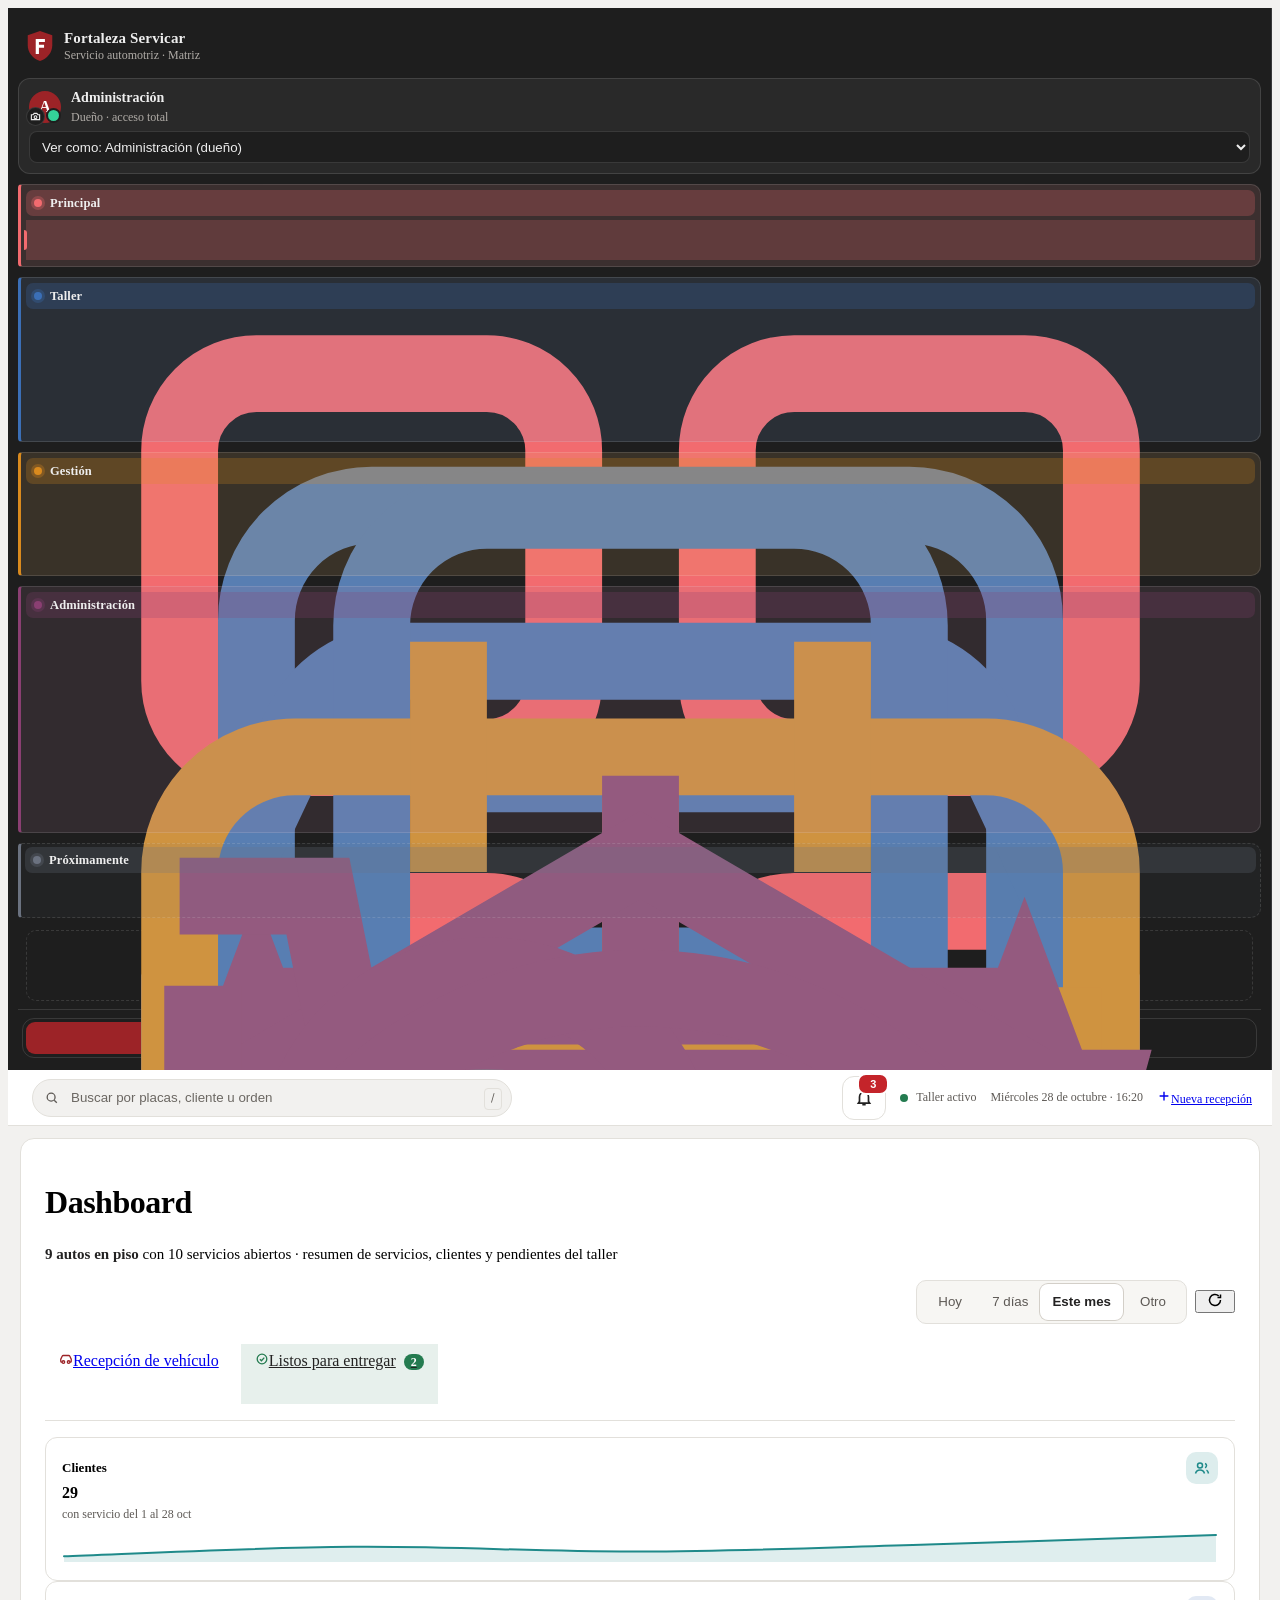
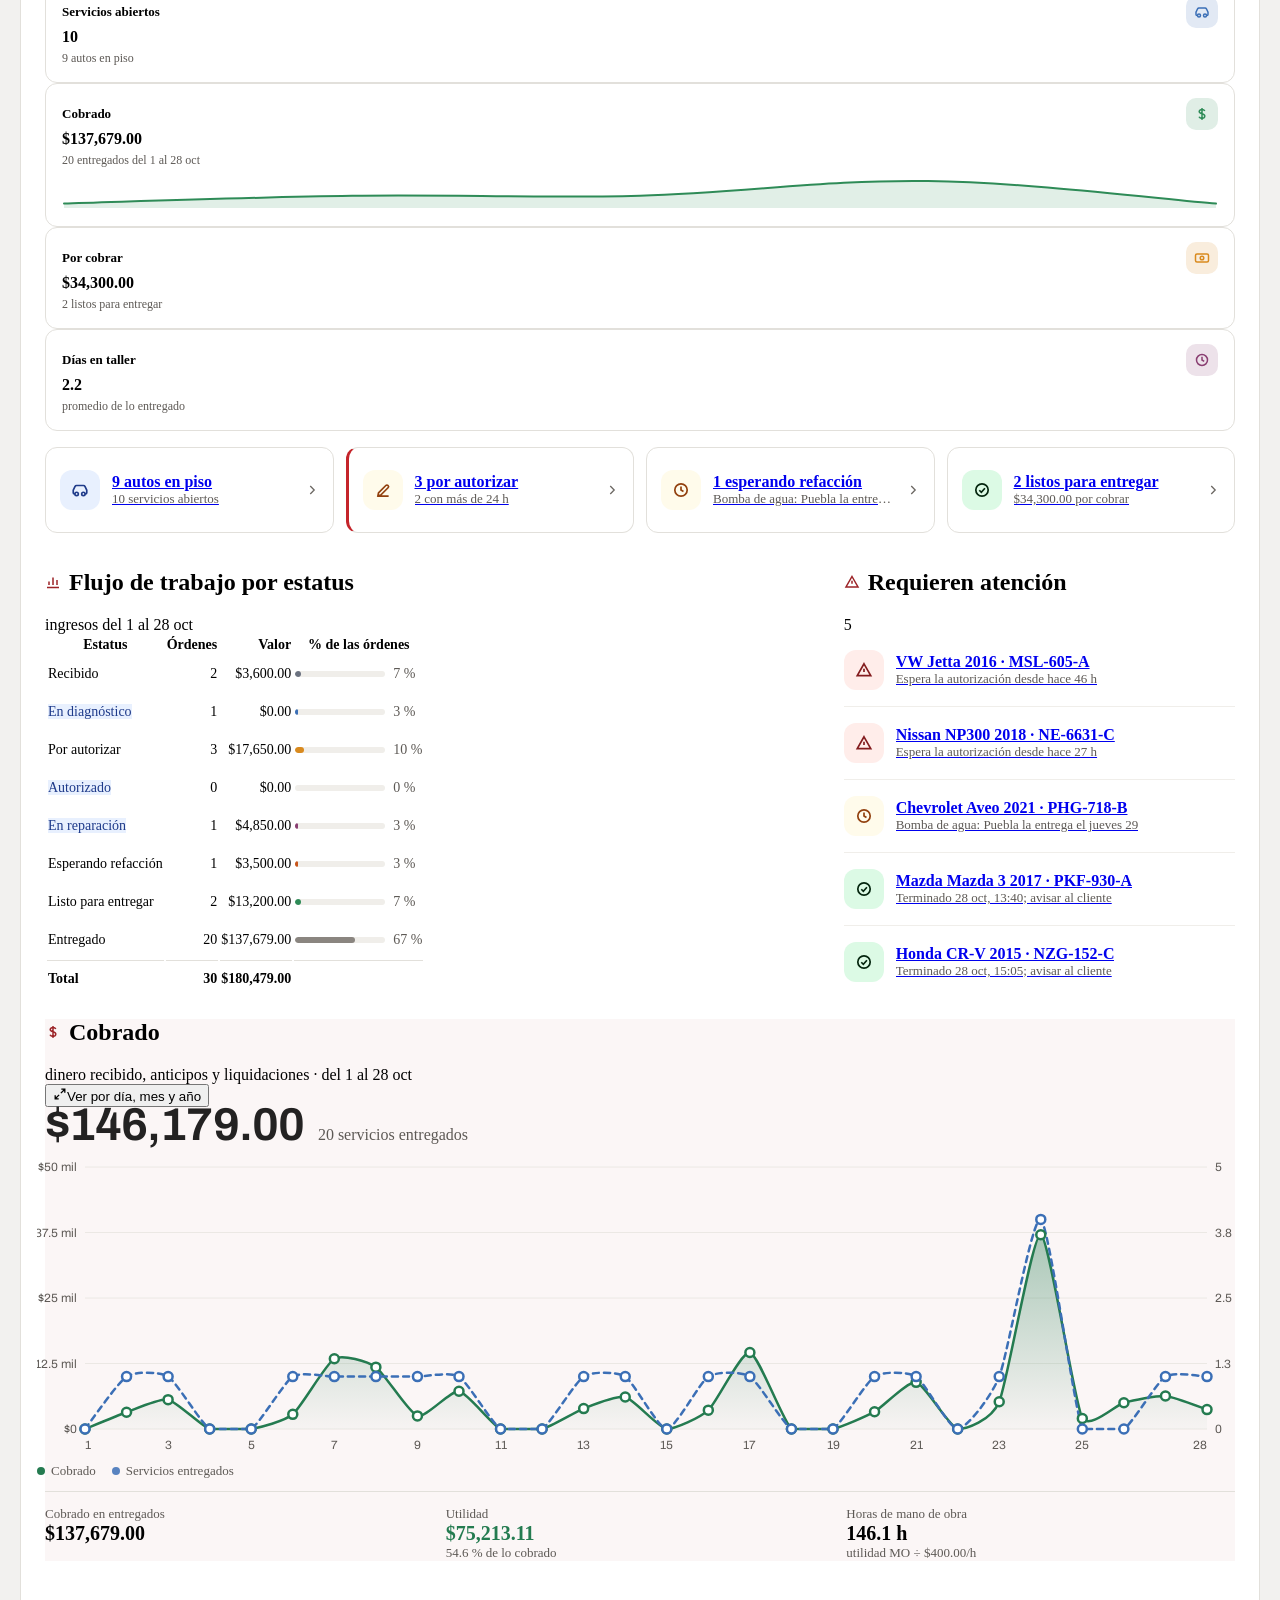
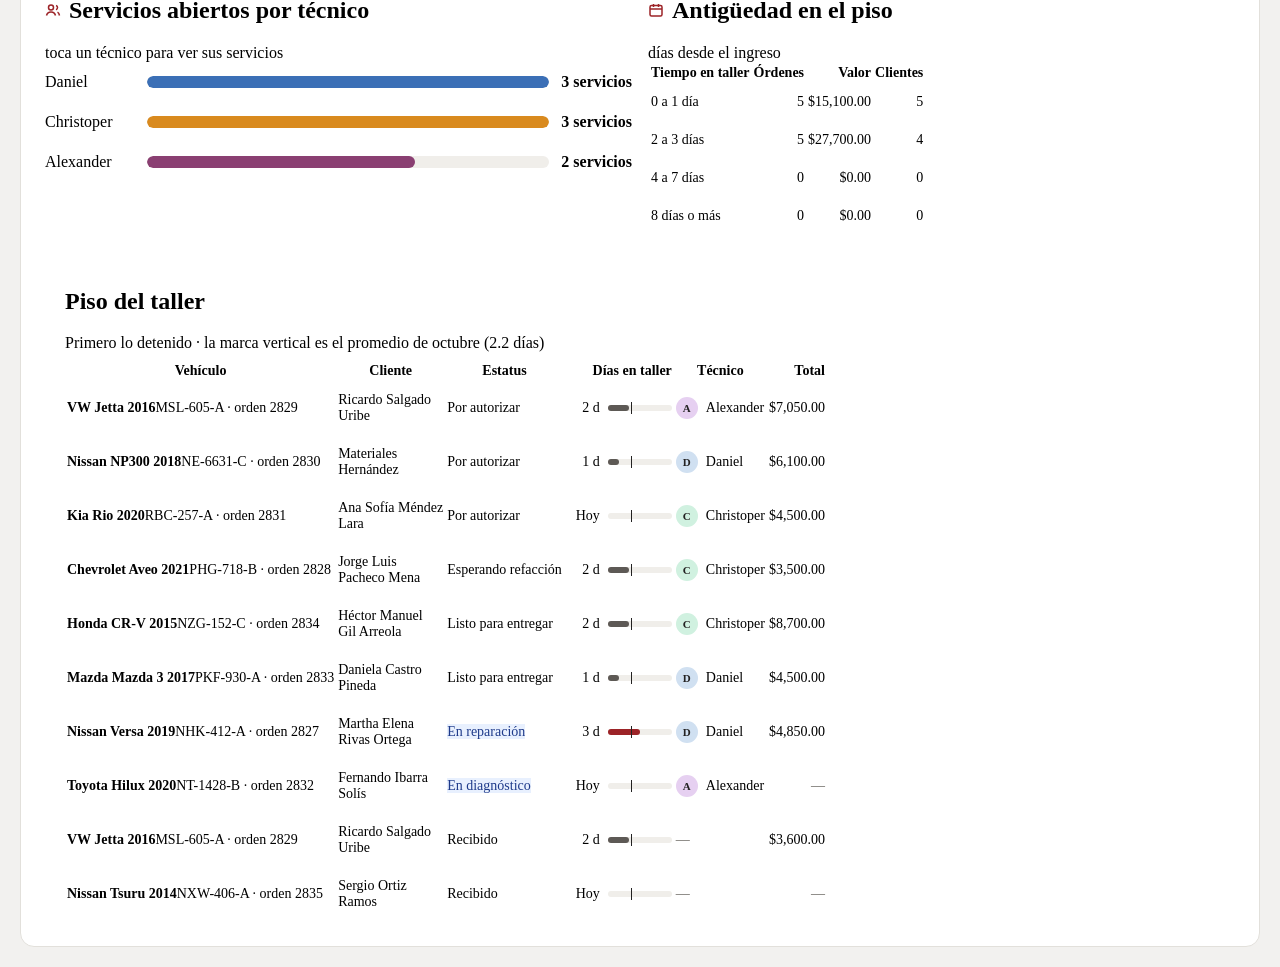
==== commit dd6b7896: "feat(prototype): make the order flow operable end to end - State machine module (estados.js) is the " ====
--- a/prototipo/index.html
+++ b/prototipo/index.html
@@ -5,7 +5,7 @@
   <meta name="viewport" content="width=device-width, initial-scale=1">
   <title>Fortaleza Servicar · Taller</title>
   <meta name="robots" content="noindex">
-  <script>try { var t = localStorage.getItem('fs-tema'); if (t) document.documentElement.setAttribute('data-theme', t); } catch (e) {}</script>
+  <script src="js/tema.js"></script>
   <link rel="preconnect" href="https://fonts.googleapis.com">
   <link rel="preconnect" href="https://fonts.gstatic.com" crossorigin>
   <link href="https://fonts.googleapis.com/css2?family=Archivo:wght@400;450;500;550;600;650&family=IBM+Plex+Mono:wght@400;500&display=swap" rel="stylesheet">
@@ -13,6 +13,7 @@
   <link rel="stylesheet" href="css/fortaleza.css">
   <link rel="stylesheet" href="css/fase3.css">
   <link rel="stylesheet" href="css/fase4.css">
+  <link rel="stylesheet" href="css/operacion.css">
 </head>
 <body>
   <div class="app">
@@ -70,6 +71,8 @@
         <svg viewBox="0 0 16 16" fill="none" stroke="currentColor"><path d="M2 2.5h1.8l1.6 8h7.1l1.5-5.5H4.6"/><circle cx="6" cy="13" r="1"/><circle cx="11.5" cy="13" r="1"/></svg>Gastos y compras</a>
       <a class="nav-item" href="#/empleados" data-route="empleados" data-need="empleados">
         <svg viewBox="0 0 16 16" fill="none" stroke="currentColor"><circle cx="6" cy="5.5" r="2.5"/><path d="M1.5 13.5c.6-2.4 2.3-3.6 4.5-3.6s3.9 1.2 4.5 3.6M11.5 6.5v4M9.5 8.5h4"/></svg>Empleados y roles</a>
+      <a class="nav-item" href="#/bitacora" data-route="bitacora" data-need="bitacora">
+        <svg viewBox="0 0 16 16" fill="none" stroke="currentColor"><path d="M8 4.5V8l2.2 1.4"/><path d="M2.6 8a5.4 5.4 0 1 0 1.7-3.9"/><path d="M2.3 2.6v2.6h2.6"/></svg>Bitácora de cambios</a>
       </div>
 
       <div class="nav-group" data-g="pronto">
@@ -77,7 +80,8 @@
       <span class="nav-item" aria-disabled="true"><svg viewBox="0 0 16 16" fill="none" stroke="currentColor"><circle cx="6" cy="5.5" r="2.5"/><path d="M1.5 13.5c.6-2.4 2.3-3.6 4.5-3.6s3.9 1.2 4.5 3.6M11 3.5a2.2 2.2 0 0 1 0 4.2M12.5 10.2c1 .5 1.7 1.6 2 3.3"/></svg>Clientes<span class="phase">Pronto</span></span>
       </div>
 
-      <p class="demo-tag">Demo · datos de muestra</p>
+      <div class="demo-tag"><span>Demo · datos de muestra</span>
+        <button type="button" id="reiniciar" title="Borra lo capturado en este navegador y vuelve a los datos de muestra">Restablecer datos</button></div>
       <div class="themes bottom">
         <span id="tema-lbl">Estilo de color</span>
         <div role="group" aria-labelledby="tema-lbl">
@@ -124,9 +128,11 @@
   <script src="js/graficas.js"></script>
   <script src="js/vehiculos.js"></script>
   <script src="js/datos.js"></script>
+  <script src="js/estados.js"></script>
   <script src="js/diagrama.js"></script>
   <script src="js/datos3.js"></script>
   <script src="js/datos4.js"></script>
+  <script src="js/almacen.js"></script>
   <script src="js/app.js"></script>
   <script src="js/fase3.js"></script>
   <script src="js/fase4.js"></script>
--- a/prototipo/css/fase3.css
+++ b/prototipo/css/fase3.css
@@ -0,0 +1,92 @@
+/* Fase 3: citas, compras y gastos, reportes. Usa los tokens y los tres temas de fortaleza.css. */
+.sr { position: absolute; width: 1px; height: 1px; overflow: hidden; clip-path: inset(50%); white-space: nowrap; }
+.demo-tag { margin: 12px 8px 0; padding: 8px 10px; border: 1px dashed var(--side-line); border-radius: 10px; color: var(--side-muted); font-size: 12px; text-align: center; }
+.req { color: var(--negative); }
+.fields.f2 { grid-template-columns: repeat(2, minmax(0, 1fr)); }
+.fields.f2 .span2 { grid-column: 1 / -1; }
+.chk { display: flex; align-items: center; gap: 10px; min-height: 44px; font-weight: 450; cursor: pointer; }
+.chk input { width: 20px; height: 20px; accent-color: var(--primary); flex: none; }
+.dlg-form { width: min(640px, calc(100vw - 24px)); }
+.dlg-actions { display: flex; justify-content: flex-end; gap: 8px; }
+.dlg-actions .btn { min-height: 44px; padding: 0 18px; }
+.dlg-actions .btn[disabled] { opacity: 1; }
+.hint.falta { color: var(--muted); min-height: 18px; }
+.kpi-f { text-align: left; font: inherit; color: inherit; cursor: pointer; width: 100%; }
+.kpi-f[aria-pressed="true"] { border-color: var(--text); box-shadow: 0 0 0 1px var(--text); }
+.nota-f { color: var(--muted); font-size: 13px; margin: 10px 0 14px; }
+.tools { display: flex; flex-wrap: wrap; gap: 8px; margin-bottom: 12px; }
+.tools .input { height: 44px; }
+.tools input[type="search"] { flex: 1 1 260px; }
+.tools select { flex: 0 1 220px; }
+.tools .btn { min-height: 44px; }
+.chips-f { display: flex; flex-wrap: wrap; gap: 8px; align-items: center; margin-bottom: 12px; }
+.chips-f button:not(.btn-link) { min-height: 36px; padding: 0 12px; border: 1px solid var(--control); border-radius: 999px; background: var(--surface); cursor: pointer; }
+.cg-cuerpo { margin-top: 16px; display: grid; gap: 16px; }
+.cg-cuerpo > * { min-width: 0; }
+.cg-cuerpo .dgrid { margin-bottom: 0; }
+
+.cal-bar { display: flex; flex-wrap: wrap; align-items: center; justify-content: space-between; gap: 12px; margin: 16px 0 12px; }
+.seg-mes { display: flex; align-items: center; gap: 8px; }
+.seg-mes h2 { font-size: 20px; font-weight: 650; min-width: 150px; text-align: center; }
+.cal-opc { display: flex; flex-wrap: wrap; align-items: center; gap: 12px; }
+.sel-l { display: flex; align-items: center; gap: 8px; color: var(--muted); }
+.sel-l select { height: 44px; }
+.citas-grid { display: grid; grid-template-columns: minmax(0, 2fr) minmax(0, 1fr); gap: 16px; align-items: start; }
+.cal-h, .cal-g { display: grid; grid-template-columns: repeat(7, minmax(0, 1fr)); gap: 4px; }
+.cal-h { margin-bottom: 6px; color: var(--muted); font-size: 13px; text-align: center; }
+.cal-d { position: relative; min-height: 64px; padding: 6px 4px; border: 1px solid var(--border); border-radius: 10px; background: var(--surface); cursor: pointer; display: grid; align-content: space-between; justify-items: center; transition: transform var(--t-ui) var(--ease-out), border-color var(--t-hover) ease, background-color var(--t-hover) ease; }
+.cal-d b { font-weight: 550; font-variant-numeric: tabular-nums; }
+.cal-d.hoy b { color: var(--accent); }
+.cal-d.hoy::after { content: ""; position: absolute; top: 6px; right: 6px; width: 6px; height: 6px; border-radius: 50%; background: var(--accent); }
+.cal-d[aria-pressed="true"] { background: var(--primary); border-color: var(--primary); color: var(--primary-ink); }
+.cal-d[aria-pressed="true"].hoy b { color: inherit; }
+.cal-d:active { transform: scale(0.96); }
+@media (hover: hover) and (pointer: fine) { .cal-d:hover:not([aria-pressed="true"]) { transform: scale(1.06); border-color: var(--control); background: var(--raised); z-index: 1; } }
+.dots { display: flex; gap: 3px; min-height: 8px; }
+.dots i, .leyenda i { width: 8px; height: 8px; border-radius: 50%; display: inline-block; }
+.d-warn { background: var(--c-amber); }
+.d-pos { background: var(--c-green); }
+.d-neg { background: var(--c-red); }
+.d-gris { background: var(--c-slate); }
+.d-rec { background: transparent; border: 2px solid var(--c-plum); border-radius: 2px !important; }
+.cal-d[aria-pressed="true"] .d-rec { border-color: currentColor; }
+.leyenda { display: flex; flex-wrap: wrap; gap: 6px 14px; margin-top: 12px; color: var(--muted); font-size: 13px; }
+.leyenda span { display: inline-flex; align-items: center; gap: 6px; }
+.rec-dia { display: grid; gap: 6px; margin-bottom: 10px; }
+.rec-dia span { display: flex; align-items: center; gap: 8px; padding: 8px 10px; border-radius: 8px; background: var(--raised); font-size: 13px; }
+.rec-dia svg { width: 14px; height: 14px; color: var(--c-plum); flex: none; }
+.cita { display: grid; grid-template-columns: 64px minmax(0, 1fr) auto; gap: 4px 14px; align-items: start; padding: 14px 0; border-top: 1px solid var(--rule); }
+.cita:first-of-type { border-top: 0; }
+.cita .hora b { display: block; font-size: 18px; }
+.cita .hora small, .cita .cuerpo small, .cita .cuerpo span { color: var(--muted); font-size: 13px; display: block; }
+.cita .cuerpo b { font-weight: 600; display: block; }
+.cita .acc { grid-column: 2 / -1; display: flex; flex-wrap: wrap; gap: 8px; margin-top: 6px; }
+.cita .acc .btn { min-height: 40px; }
+.cita .acc .btn svg { width: 14px; height: 14px; }
+.pend { border-top: 1px solid var(--rule); }
+.pend:first-of-type { border-top: 0; }
+.pend summary { display: flex; justify-content: space-between; align-items: center; min-height: 44px; font-weight: 600; cursor: pointer; list-style: none; }
+.pend summary::-webkit-details-marker { display: none; }
+.pend summary b { min-width: 24px; padding: 0 8px; border-radius: 12px; background: var(--raised); text-align: center; font-weight: 600; }
+.pr { display: flex; align-items: center; justify-content: space-between; gap: 10px; min-height: 52px; padding: 6px 0; }
+.pr + .pr { border-top: 1px solid var(--rule); }
+.pr > span { display: grid; min-width: 0; }
+.pr small { color: var(--muted); font-size: 13px; }
+.pr.rec { justify-content: flex-start; cursor: pointer; }
+.pr.rec input { width: 22px; height: 22px; accent-color: var(--primary); flex: none; }
+.vacio { color: var(--muted); padding: 4px 0 12px; }
+.empty .btn { margin-top: 8px; }
+@media (max-width: 1180px) { .citas-grid { grid-template-columns: minmax(0, 1fr); } }
+@media (max-width: 640px) {
+  .cal-d { min-height: 52px; padding: 4px 2px; }
+  .cal-g, .cal-h { gap: 3px; }
+  .fields.f2 { grid-template-columns: minmax(0, 1fr); }
+  .cita { grid-template-columns: 52px minmax(0, 1fr); }
+  .cita > .pill { grid-column: 2; justify-self: start; }
+  .cita .acc { grid-column: 1 / -1; }
+  .dlg-form { width: 100vw; }
+  .dlg-actions .btn { flex: 1; }
+  .seg-mes { width: 100%; justify-content: space-between; }
+}
+
+.sheet:focus { outline: none; }
--- a/prototipo/css/fase4.css
+++ b/prototipo/css/fase4.css
@@ -0,0 +1,123 @@
+/* Fase 4: Administración, notificaciones, fotografía de usuario y secciones del menú resaltadas. */
+
+/* ---------- menú: cada sección con su color, su banda de título y su filo lateral ---------- */
+.nav-group[data-g="admin"] { --g: var(--c-plum); }
+.sidebar .nav-group[data-g] { border-left: 3px solid var(--g); border-top-left-radius: 4px; border-bottom-left-radius: 4px; background: color-mix(in srgb, var(--g) 9%, var(--side-card)); }
+.sidebar .nav-group[data-g="pronto"] { background: color-mix(in srgb, var(--g) 7%, transparent); border-style: dashed dashed dashed solid; border-width: 1px 1px 1px 3px; border-color: var(--side-line) var(--side-line) var(--side-line) var(--g); padding: 3px 4px 4px; }
+.sidebar .nav-group .group-label { height: 26px; margin: 0 0 3px; padding: 0 8px; border-radius: 7px; background: color-mix(in srgb, var(--g) 24%, transparent); color: var(--side-ink); font-size: 12.5px; font-weight: 700; letter-spacing: 0.01em; }
+.sidebar .nav-group .group-label::after { display: none; }
+.nav-group .nav-item[aria-current="page"] { background: color-mix(in srgb, var(--g) 20%, transparent); }
+
+/* ---------- fotografía de usuario ---------- */
+.user-card .av { border: 0; padding: 0; cursor: pointer; font: inherit; font-weight: 650; background-size: cover; background-position: center; transition: transform var(--t-hover, 150ms) ease, box-shadow var(--t-hover, 150ms) ease; }
+.user-card .av:hover { transform: scale(1.05); box-shadow: 0 0 0 2px var(--side-accent); }
+.user-card .av:focus-visible { outline: 2px solid var(--side-accent); outline-offset: 2px; }
+.user-card .av::before { content: ""; position: absolute; left: -3px; bottom: -3px; width: 17px; height: 17px; border-radius: 50%; background: var(--side-bg) url("data:image/svg+xml,%3Csvg xmlns='http://www.w3.org/2000/svg' viewBox='0 0 16 16' fill='none' stroke='%23eeeeee' stroke-width='1.6'%3E%3Cpath d='M2 5.5h2.5L6 3.5h4L11.5 5.5H14v7H2z'/%3E%3Ccircle cx='8' cy='9' r='2'/%3E%3C/svg%3E") center / 11px no-repeat; border: 1px solid var(--side-line); }
+[data-theme="clasico"] .user-card .av::before { background-image: url("data:image/svg+xml,%3Csvg xmlns='http://www.w3.org/2000/svg' viewBox='0 0 16 16' fill='none' stroke='%230f172a' stroke-width='1.6'%3E%3Cpath d='M2 5.5h2.5L6 3.5h4L11.5 5.5H14v7H2z'/%3E%3Ccircle cx='8' cy='9' r='2'/%3E%3C/svg%3E"); }
+.avatar.grande { width: 36px; height: 36px; font-size: 14px; }
+.who .id { display: block; }
+
+/* ---------- notificaciones ---------- */
+.bell { position: relative; }
+.bell .badge { position: absolute; top: -4px; right: -4px; min-width: 18px; height: 18px; padding: 0 5px; border-radius: 9px; background: var(--negative); color: #fff; font-size: 11px; font-weight: 650; line-height: 18px; text-align: center; font-variant-numeric: tabular-nums; border: 2px solid var(--surface); box-sizing: content-box; }
+.bell[aria-expanded="true"] { background: var(--raised); }
+.mobile-bar .bell { border: 0; background: none; color: inherit; }
+.notif-panel { position: fixed; top: 64px; right: 20px; z-index: 60; width: min(420px, calc(100vw - 16px)); max-height: min(560px, calc(100dvh - 80px)); display: flex; flex-direction: column; border: 1px solid var(--border); border-radius: 14px; background: var(--surface); color: var(--text); box-shadow: 0 12px 32px rgba(0, 0, 0, 0.16); transform-origin: top right; animation: notif-in 180ms cubic-bezier(0.23, 1, 0.32, 1); }
+@keyframes notif-in { from { opacity: 0; transform: translateY(-6px) scale(0.97); } to { opacity: 1; transform: none; } }
+.notif-panel > header { display: flex; align-items: center; justify-content: space-between; gap: 8px; padding: 10px 10px 10px 16px; border-bottom: 1px solid var(--border); }
+.notif-panel h2 { display: flex; align-items: center; gap: 8px; margin: 0; font-size: 15px; font-weight: 650; }
+.notif-panel h2 svg { width: 16px; height: 16px; }
+.nt-body { overflow-y: auto; padding: 4px 8px 8px; overscroll-behavior: contain; }
+.nt-body section { padding-top: 8px; }
+.nt-body h3 { display: flex; align-items: center; justify-content: space-between; margin: 0 8px 4px; font-size: 13px; font-weight: 650; color: var(--muted); }
+.nt-body h3 span { min-width: 22px; padding: 1px 7px; border-radius: 999px; background: var(--raised); color: var(--text); text-align: center; font-variant-numeric: tabular-nums; }
+.nt { display: grid; grid-template-columns: 40px minmax(0, 1fr) auto; gap: 10px; align-items: center; min-height: 56px; padding: 8px; border-radius: 10px; color: inherit; text-decoration: none; }
+.nt:hover { background: var(--raised); }
+.nt b { display: block; font-size: 14px; font-weight: 600; overflow: hidden; text-overflow: ellipsis; white-space: nowrap; }
+.nt small { display: block; color: var(--muted); font-size: 12.5px; }
+.nt .pill { font-variant-numeric: tabular-nums; }
+.nt-body .ver { display: inline-block; margin: 2px 8px 6px; }
+.notif-panel > footer { padding: 10px 16px; border-top: 1px solid var(--border); color: var(--muted); font-size: 12.5px; }
+@media (max-width: 899px) { .notif-panel { top: 56px; right: 8px; } }
+@media (prefers-reduced-motion: reduce) { .notif-panel { animation: none; } }
+
+/* ---------- dashboard: todo lo que se ve lleva a su detalle ---------- */
+.hero-stats .hs[data-go] { cursor: pointer; border-radius: 10px; padding: 6px 8px; margin: -6px -8px; transition: background var(--t-hover, 150ms) ease; }
+.hero-stats .hs[data-go]:hover { background: var(--raised); }
+.hero-stats .hs[data-go]:focus-visible { outline: 2px solid var(--text); outline-offset: 2px; }
+.g-link { cursor: pointer; }
+.g-hrow.g-link:hover .g-hl { text-decoration: underline; text-underline-offset: 3px; }
+.g-leg li.g-link:hover span { text-decoration: underline; text-underline-offset: 3px; }
+.chips-f .chip-b, a.chip-b { display: inline-flex; align-items: center; min-height: 36px; padding: 0 12px; border: 1px solid var(--control); border-radius: 999px; background: var(--surface); color: var(--text); text-decoration: none; }
+a.chip-b:hover { background: var(--raised); }
+
+/* ---------- Administración ---------- */
+.kpi-f[aria-current="true"] { border-color: var(--text); box-shadow: 0 0 0 1px var(--text); }
+a.kpi { color: inherit; text-decoration: none; }
+tr.sec td { padding-top: 12px; background: var(--raised); color: var(--muted); font-size: 12.5px; font-weight: 650; }
+tr.tot td { font-weight: 650; border-top: 1px solid var(--border); }
+tr.res td { font-size: 15px; }
+td small { display: block; color: var(--muted); font-weight: 400; font-size: 12.5px; }
+.acc-f { display: flex; flex-wrap: wrap; gap: 6px; justify-content: flex-end; }
+.acc-f .btn svg { width: 14px; height: 14px; margin-right: 4px; }
+.rol-sel { min-height: 36px; width: auto; }
+.matriz th.c, .matriz td.c { text-align: center; }
+.perm { display: inline-flex; align-items: center; gap: 6px; font-weight: 600; }
+.perm svg { width: 15px; height: 15px; }
+.perm.si { color: var(--positive); }
+.perm.no { color: var(--muted); font-weight: 450; }
+
+.sheet > .kpis + .panel, .sheet > .kpis + .dgrid, .sheet > .panel + .panel, .sheet > .panel + .dgrid, .sheet > .dgrid + .dgrid, .sheet > .kpis + .nota-f { margin-top: 16px; }
+.sheet > .kpis + .tools, .sheet > .panel + .nota-f { margin-top: 12px; }
+.panel.flush > .note { margin: 0; padding: 12px 20px 16px; }
+.panel.flush td small { margin-top: 2px; }
+.acc-f { justify-content: flex-end; }
+
+.title-row .actions .btn { white-space: nowrap; }
+
+/* ---------- color del dinero: la utilidad en verde, todo egreso en rojo ---------- */
+.v-pos, .kpi .kpi-value.v-pos, td.v-pos, .hero-stats b.v-pos { color: var(--positive); }
+.v-neg, .kpi .kpi-value.v-neg, td.v-neg { color: var(--negative); }
+td.v-pos, td.v-neg { font-weight: 600; }
+.cascade .line.res .v { color: var(--positive); }
+.cascade .line.res .bar i { background: var(--positive); }
+.cascade .line.egreso .v { color: var(--negative); }
+.cascade .line.egreso .bar i { background: color-mix(in srgb, var(--negative) 55%, transparent); }
+
+/* ---------- dashboard: accesos y filas parejas, sin huecos ---------- */
+.quick .btn-listos { background: color-mix(in srgb, var(--positive) 11%, var(--surface)); border-color: color-mix(in srgb, var(--positive) 42%, var(--border)); color: var(--text); }
+.quick .btn-listos:hover { background: color-mix(in srgb, var(--positive) 17%, var(--surface)); }
+.quick .btn-listos svg { color: var(--positive); }
+.btn-listos .c { margin-left: 8px; min-width: 22px; padding: 1px 7px; border-radius: 999px; background: var(--positive); color: #fff; font-size: 12px; font-weight: 650; text-align: center; font-variant-numeric: tabular-nums; }
+[data-theme="oscuro"] .btn-listos .c { color: #0d0d0d; }
+.dgrid.parejo { align-items: stretch; }
+.dgrid.parejo > .panel { display: flex; flex-direction: column; min-width: 0; }
+.dgrid.parejo > .panel > .table-wrap, .dgrid.parejo > .panel > div[id^="chart"] { flex: 1 1 auto; }
+/* la lista de pendientes no estira la fila: toma el alto del flujo y se desplaza por dentro */
+.attn-lista { flex: 1 1 auto; height: 0; min-height: 240px; overflow-y: auto; overscroll-behavior: contain; }
+@media (max-width: 1180px) { .attn-lista { height: auto; min-height: 0; max-height: 420px; } }
+#view[data-ruta="dashboard"] > .quick { margin-bottom: 16px; }
+#view[data-ruta="dashboard"] > .kpis, #view[data-ruta="dashboard"] > .strip, #view[data-ruta="dashboard"] > .dgrid, #view[data-ruta="dashboard"] > .panel { margin-top: 0; margin-bottom: 16px; }
+#view[data-ruta="dashboard"] > .panel:last-child { margin-bottom: 0; }
+
+/* ---------- Administración: periodo, acciones y permisos editables ---------- */
+.acciones-fila { display: flex; flex-wrap: wrap; gap: 8px; justify-content: flex-end; margin: -4px 0 16px; }
+.perm-chk { display: inline-flex; align-items: center; justify-content: center; gap: 8px; min-width: 64px; min-height: 44px; padding: 0 10px; border-radius: 10px; cursor: pointer; font-weight: 600; }
+.perm-chk:hover { background: var(--raised); }
+.perm-chk input { width: 20px; height: 20px; margin: 0; accent-color: var(--positive); cursor: pointer; }
+.perm-chk input:checked + .perm-txt { color: var(--positive); }
+.perm-chk input:not(:checked) + .perm-txt { color: var(--muted); font-weight: 450; }
+.perm.fijo { color: var(--muted); font-weight: 500; cursor: help; }
+.matriz td small { font-size: 12px; }
+/* lo cobrado es dinero que entra: tinta neutra, nunca el rojo de los egresos */
+.hero-big .num { color: var(--text); }
+
+/* ---------- egresos en gráficas: rojos y naranjas que se distinguen entre sí ---------- */
+:root {
+  --eg-1: var(--c-red); --eg-2: var(--c-orange); --eg-3: var(--c-amber);
+  --eg-4: color-mix(in srgb, var(--c-red) 55%, #000); --eg-5: color-mix(in srgb, var(--c-orange) 50%, var(--surface));
+  --eg-6: color-mix(in srgb, var(--c-red) 45%, var(--surface)); --eg-7: color-mix(in srgb, var(--c-orange) 60%, #000);
+  --eg-8: color-mix(in srgb, var(--c-amber) 55%, var(--surface));
+}
+.dlg-form .fields:empty { display: none; }
+.acc-f { flex-wrap: nowrap; white-space: nowrap; }
--- a/prototipo/css/operacion.css
+++ b/prototipo/css/operacion.css
@@ -0,0 +1,136 @@
+/* Captura dentro de la orden (cotización, pagos, técnico), bitácora de cambios y restablecer la demostración.
+   Usa los tokens y los tres temas de fortaleza.css; ningún color va escrito a mano. */
+
+/* ---------- encabezados de sección con acción ---------- */
+.sec-title {
+  flex-wrap: wrap;
+  align-items: center;
+}
+.sec-title h2 {
+  margin-right: auto;
+}
+.sec-title .btn {
+  flex: none;
+}
+
+/* ---------- por qué está deshabilitada la acción principal ---------- */
+.falta-p {
+  flex-basis: 100%;
+  margin: 0;
+  color: var(--muted);
+  font-size: var(--fs-small);
+  text-align: right;
+}
+.btn:disabled {
+  opacity: 0.5;
+  cursor: not-allowed;
+  transform: none;
+}
+
+/* ---------- cotización: precio tabulado de referencia y acciones por renglón ---------- */
+.tab-ref {
+  display: block;
+  color: var(--muted);
+  font-size: 12px;
+  font-variant-numeric: tabular-nums;
+}
+th.acc,
+td.acc {
+  width: 1%;
+  padding-left: 0;
+  text-align: right;
+  white-space: nowrap;
+}
+
+/* ---------- pagos: cada renglón con su reverso ---------- */
+.pago-r {
+  justify-content: space-between;
+  gap: 10px;
+}
+.pago-r > span:first-child {
+  flex: 1;
+  min-width: 0;
+}
+.pago-r .sub,
+.bit-r .sub {
+  display: block;
+  color: var(--muted);
+  font-size: 12px;
+}
+/* Un pago revertido y su reverso se conservan a la vista, pero atenuados: el historial no se borra. */
+.pago-r.anulado > span {
+  color: var(--muted);
+}
+.pago-r.anulado .n {
+  text-decoration: line-through;
+}
+
+/* ---------- bitácora ---------- */
+.bit-r {
+  align-items: flex-start;
+}
+.bit-buscar {
+  display: flex;
+  flex-wrap: wrap;
+  gap: 8px;
+  margin: 4px 0 16px;
+}
+.bit-buscar .input {
+  flex: 1 1 260px;
+  max-width: 420px;
+}
+.bit-t td {
+  vertical-align: top;
+}
+.bit-kv {
+  display: inline-block;
+  margin: 0 10px 2px 0;
+  font-variant-numeric: tabular-nums;
+  white-space: nowrap;
+}
+.bit-kv i {
+  color: var(--muted);
+  font-style: normal;
+}
+
+/* ---------- restablecer la demostración (barra lateral) ---------- */
+.demo-tag {
+  display: flex;
+  flex-direction: column;
+  gap: 6px;
+  align-items: center;
+}
+.demo-tag button {
+  min-height: 32px;
+  padding: 4px 10px;
+  border: 0;
+  border-radius: 8px;
+  background: none;
+  color: var(--side-ink, inherit);
+  font: inherit;
+  font-size: 12px;
+  text-decoration: underline;
+  text-underline-offset: 3px;
+  cursor: pointer;
+  transition: transform var(--t-press) var(--ease-out);
+}
+.demo-tag button:active {
+  transform: scale(0.97);
+}
+.demo-tag button:focus-visible {
+  outline: 2px solid var(--focus, currentColor);
+  outline-offset: 2px;
+}
+
+@media (max-width: 720px) {
+  .falta-p {
+    text-align: left;
+  }
+  /* En la tablet y el teléfono, los botones de renglón alcanzan los 44 px táctiles. */
+  td.acc .btn,
+  .pago-r .btn,
+  .sec-title .btn,
+  .demo-tag button {
+    min-height: 44px;
+  }
+}
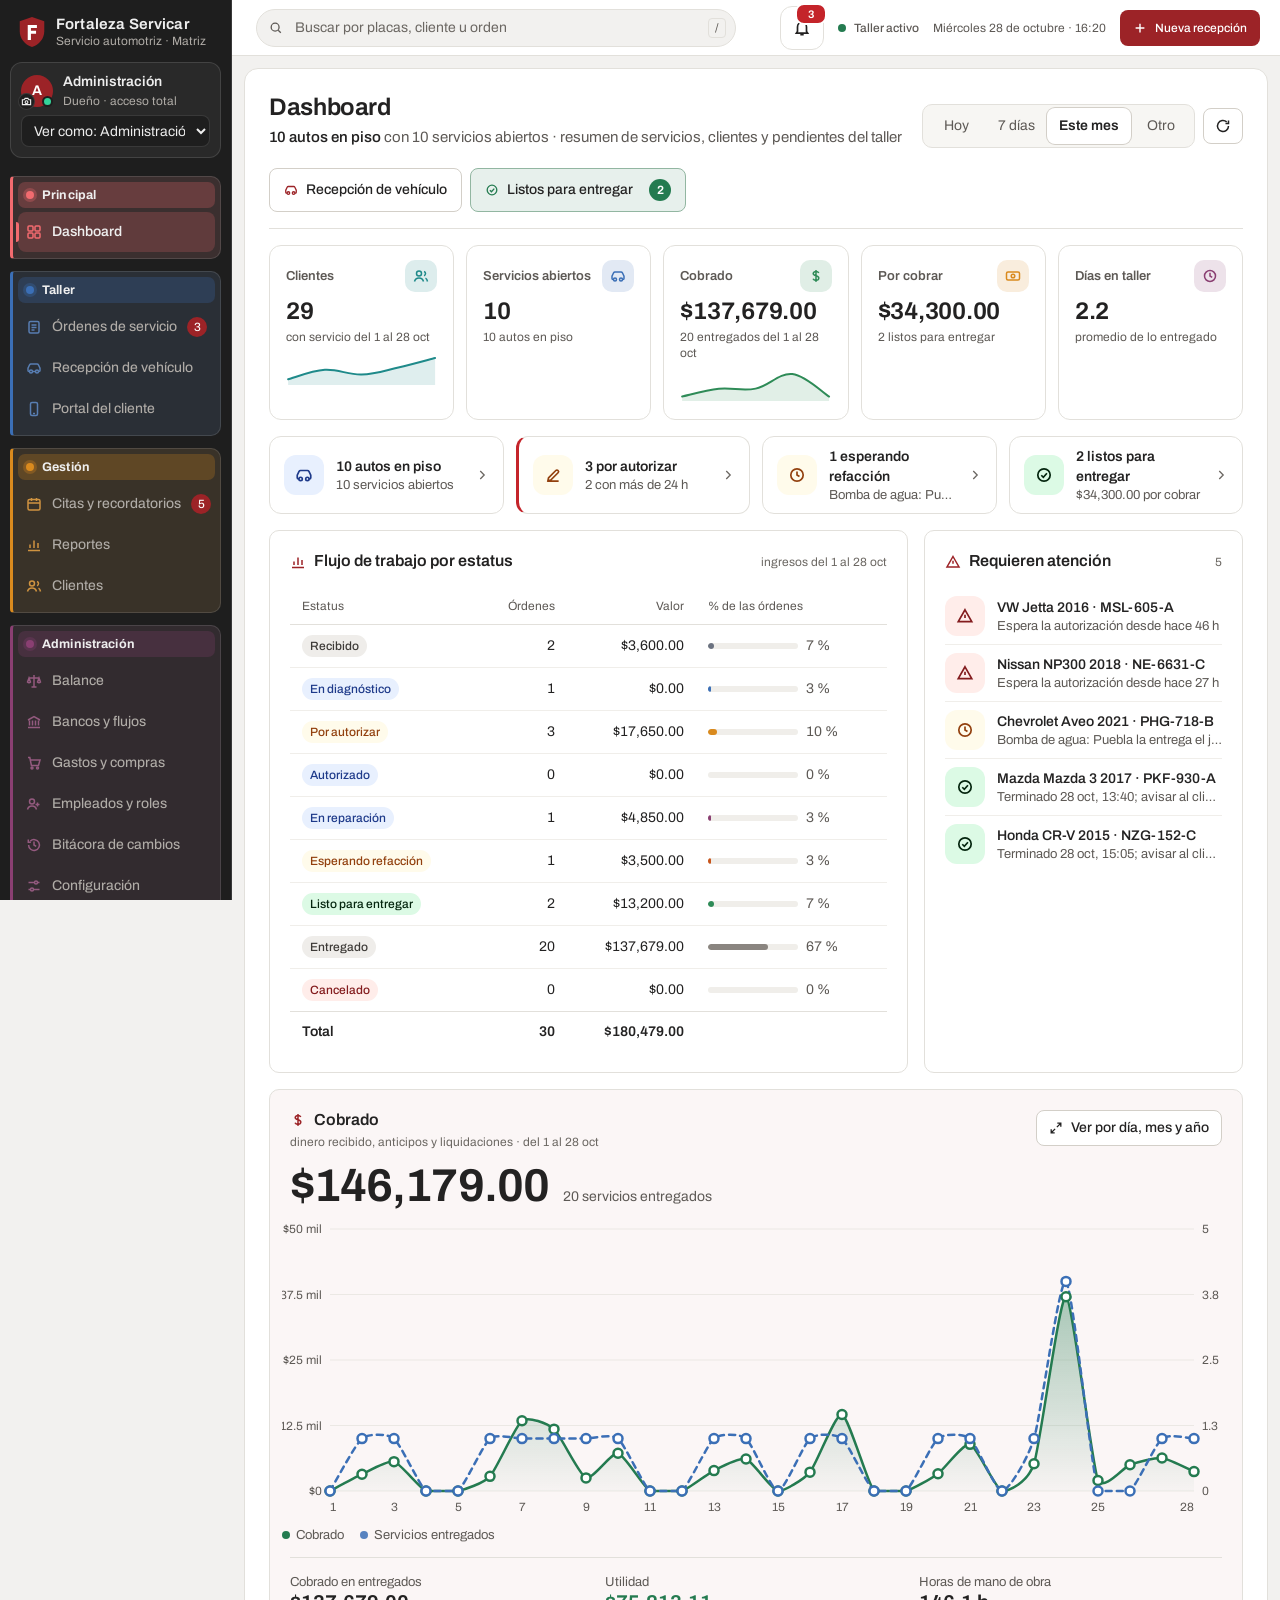
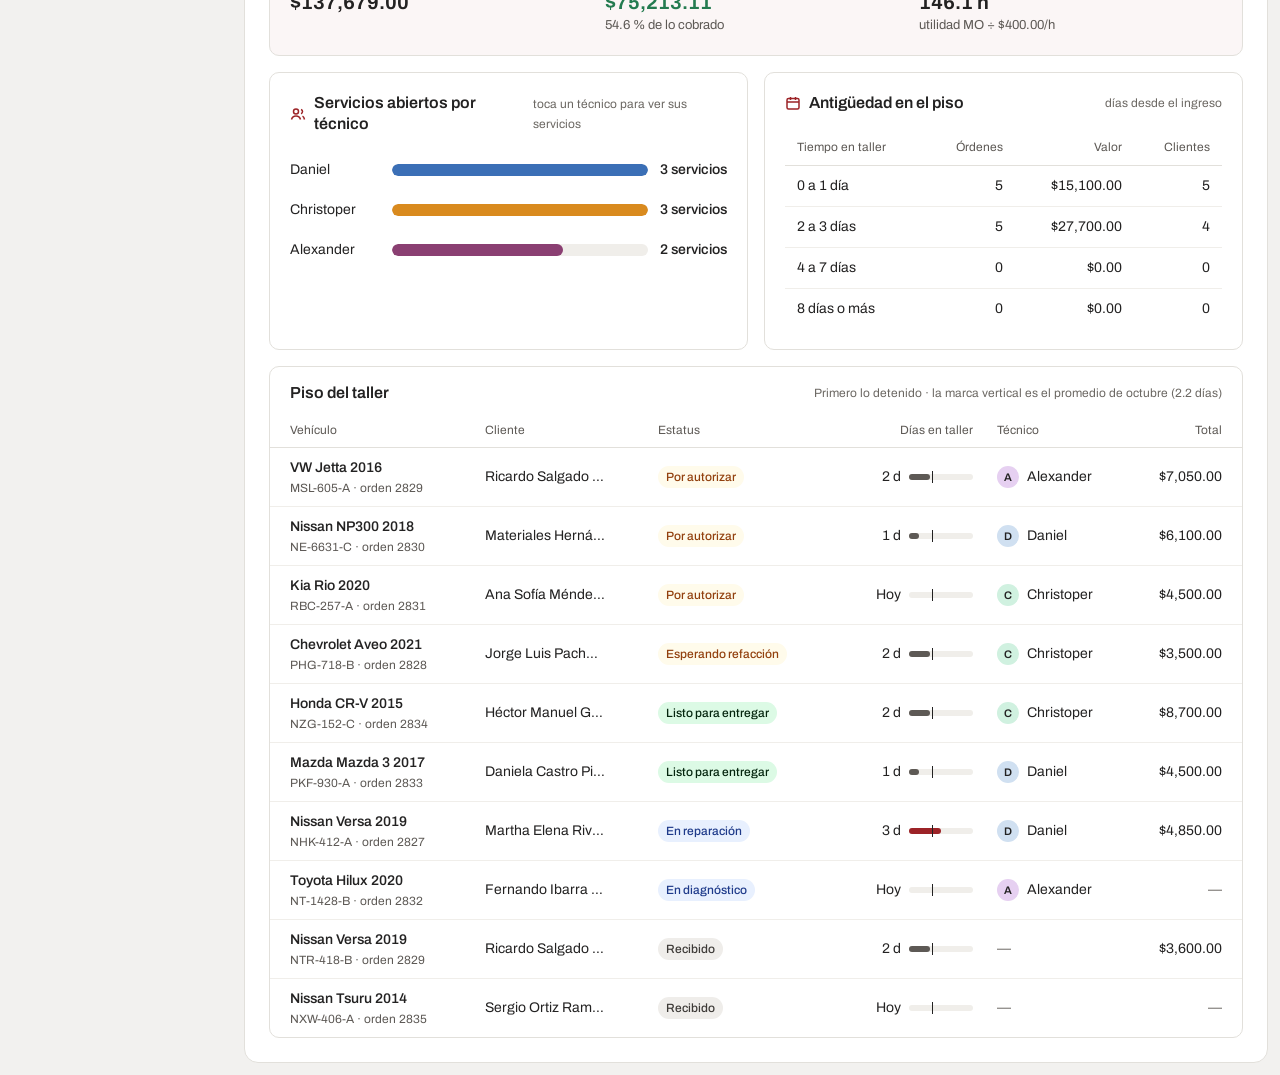
==== commit 63cc85ca: "feat(prototype): multi-car orders, signed reception, diagnosis and cancellation Covers the roadmap's" ====
--- a/prototipo/index.html
+++ b/prototipo/index.html
@@ -14,6 +14,7 @@
   <link rel="stylesheet" href="css/fase3.css">
   <link rel="stylesheet" href="css/fase4.css">
   <link rel="stylesheet" href="css/operacion.css">
+  <link rel="stylesheet" href="css/fase5.css">
 </head>
 <body>
   <div class="app">
@@ -59,6 +60,8 @@
         <svg viewBox="0 0 16 16" fill="none" stroke="currentColor"><rect x="2" y="3.5" width="12" height="10.5" rx="1.5"/><path d="M2 7h12M5.5 2v3M10.5 2v3"/></svg>Citas y recordatorios<span class="count" id="nav-citas" title="Citas por confirmar"></span></a>
       <a class="nav-item" href="#/reportes" data-route="reportes" data-need="reportes">
         <svg viewBox="0 0 16 16" fill="none" stroke="currentColor"><path d="M2 13.5h12M4 11V7.5M8 11V3.5M12 11V6"/></svg>Reportes</a>
+      <a class="nav-item" href="#/clientes" data-route="clientes">
+        <svg viewBox="0 0 16 16" fill="none" stroke="currentColor"><circle cx="6" cy="5.5" r="2.5"/><path d="M1.5 13.5c.6-2.4 2.3-3.6 4.5-3.6s3.9 1.2 4.5 3.6M11 3.5a2.2 2.2 0 0 1 0 4.2M12.5 10.2c1 .5 1.7 1.6 2 3.3"/></svg>Clientes</a>
       </div>
 
       <div class="nav-group" data-g="admin">
@@ -73,11 +76,8 @@
         <svg viewBox="0 0 16 16" fill="none" stroke="currentColor"><circle cx="6" cy="5.5" r="2.5"/><path d="M1.5 13.5c.6-2.4 2.3-3.6 4.5-3.6s3.9 1.2 4.5 3.6M11.5 6.5v4M9.5 8.5h4"/></svg>Empleados y roles</a>
       <a class="nav-item" href="#/bitacora" data-route="bitacora" data-need="bitacora">
         <svg viewBox="0 0 16 16" fill="none" stroke="currentColor"><path d="M8 4.5V8l2.2 1.4"/><path d="M2.6 8a5.4 5.4 0 1 0 1.7-3.9"/><path d="M2.3 2.6v2.6h2.6"/></svg>Bitácora de cambios</a>
-      </div>
-
-      <div class="nav-group" data-g="pronto">
-        <div class="group-label">Próximamente</div>
-      <span class="nav-item" aria-disabled="true"><svg viewBox="0 0 16 16" fill="none" stroke="currentColor"><circle cx="6" cy="5.5" r="2.5"/><path d="M1.5 13.5c.6-2.4 2.3-3.6 4.5-3.6s3.9 1.2 4.5 3.6M11 3.5a2.2 2.2 0 0 1 0 4.2M12.5 10.2c1 .5 1.7 1.6 2 3.3"/></svg>Clientes<span class="phase">Pronto</span></span>
+      <a class="nav-item" href="#/configuracion" data-route="configuracion" data-need="empleados">
+        <svg viewBox="0 0 16 16" fill="none" stroke="currentColor"><path d="M2.5 4.5h6M11.5 4.5h2M2.5 11.5h2M7.5 11.5h6"/><circle cx="10" cy="4.5" r="1.5"/><circle cx="6" cy="11.5" r="1.5"/></svg>Configuración</a>
       </div>
 
       <div class="demo-tag"><span>Demo · datos de muestra</span>
@@ -129,6 +129,7 @@
   <script src="js/vehiculos.js"></script>
   <script src="js/datos.js"></script>
   <script src="js/estados.js"></script>
+  <script src="js/firma.js"></script>
   <script src="js/diagrama.js"></script>
   <script src="js/datos3.js"></script>
   <script src="js/datos4.js"></script>
@@ -136,5 +137,6 @@
   <script src="js/app.js"></script>
   <script src="js/fase3.js"></script>
   <script src="js/fase4.js"></script>
+  <script src="js/fase5.js"></script>
 </body>
 </html>
--- a/prototipo/css/base.css
+++ b/prototipo/css/base.css
@@ -0,0 +1,716 @@
+/* tasteskill / app.css
+   A neutral foundation for app screens (dashboards, admin, settings, inboxes), set to the defaults
+   measured in the study of real product screens (references/app-screens.md). Copy it into the project,
+   replace the token values with the ones on the app sheet (draw.mjs --app), and build on top.
+   Delete what you do not use. It has no brand of its own: neutral grounds, one quiet line, one accent. */
+
+/* ---------- tokens (replace with the dealt style) ---------- */
+:root {
+  /* names match the app sheet printed by draw.mjs --app */
+  --ground: #f9fafb; /* the app chrome and page */
+  --surface: #ffffff; /* panels and the work sheet */
+  --raised: #f4f5f6; /* a filled inner well, hover rows */
+  --active: #eeeeee; /* the active nav pill */
+  --border: #e8e8e8; /* panel edges: about 1.2:1 on white */
+  --rule: #f1f2f3; /* row rules inside tables */
+  --control: #d1d5db; /* inputs and outlined buttons: one step stronger */
+  --text: #111111;
+  --muted: #5f6368; /* secondary text, labels (4.5:1 or more on its ground) */
+  --faint: #6b6b6b; /* meta and placeholders: the lightest grey that holds 4.5:1 on white */
+  --accent: #1f6f5c; /* one hue: data, focus, the selected thing */
+  --primary: #1d1f20; /* the primary button is near-black unless the style says otherwise */
+  --primary-ink: #ffffff;
+  --positive: #247b50;
+  --negative: #c4242a;
+  --warning: #92400e; /* references/app-screens.md §9.5; a green accent is also --positive */
+  --pill-positive-bg: #dcfae5;
+  --pill-positive-ink: #04250e;
+  --pill-negative-bg: #ffedea;
+  --pill-negative-ink: #831c1e;
+  --pill-warning-bg: #fffbeb;
+  --pill-warning-ink: #92400e;
+  --pill-neutral-bg: #eeeeee;
+  --pill-neutral-ink: #3d3d3d;
+  --chart-1: var(--accent);
+  --chart-2: #8fb8ad;
+  --chart-3: #b08a2e;
+  --chart-muted: #cfd3d6;
+  --chart-mark: var(--text); /* a marked period in Charts.diverging: the second tone */
+  --chart-span: 0.06; /* opacity of a shaded span (a selling window, an outage) */
+  --grid: var(--rule); /* chart gridlines (charts.js) */
+  --axis-ink: var(--muted); /* chart tick labels (charts.js) */
+  --ink: var(--text);
+
+  --font: 'Inter', system-ui, -apple-system, 'Segoe UI', sans-serif;
+  --fs-title: 24px;
+  --fs-section: 16px;
+  --fs-kpi: 28px;
+  --fs-body: 14px;
+  --fs-small: 12px;
+
+  --sidebar-width: 232px;
+  --pad: 24px; /* canvas padding */
+  --gap: 16px; /* one gutter, horizontal and vertical */
+  --card-pad: 20px;
+  --radius-card: 8px; /* radius is bimodal: tight 4–8 (controls 6) or soft 16–24 (controls full); never 11–12 */
+  --radius-control: 6px;
+  --control-height: 32px; /* every control in the title and filter rows */
+  --row-height: 48px; /* single-line table row */
+  --nav-row: 32px; /* sidebar item height, on a 34px pitch */
+
+  --ease-out: cubic-bezier(0.22, 1, 0.36, 1);
+  --t-press: 120ms;
+  --t-hover: 150ms;
+  --t-ui: 200ms;
+}
+/* dark: one true-neutral ground, elevation by lightness; two greys that read apart (not #aaa beside #969696) */
+:root[data-theme='dark'] {
+  --ground: #000000;
+  --surface: #111111;
+  --raised: #222222;
+  --active: #222222;
+  --border: #1a1a1a;
+  --rule: #161616;
+  --control: #444444;
+  --text: #ffffff;
+  --muted: #b4b4b4;
+  --faint: #949494;
+  --primary: #ffffff;
+  --primary-ink: #000000;
+  --positive: #3fc07a;
+  --negative: #e5566f;
+  --warning: #e5a93b; /* a green or yellow-green accent is also --positive */
+  --pill-positive-bg: #172a1d;
+  --pill-positive-ink: #3fc07a;
+  --pill-negative-bg: #2c1a20;
+  --pill-negative-ink: #e5566f;
+  --pill-warning-bg: #2b2414;
+  --pill-warning-ink: #e5a93b;
+  --pill-neutral-bg: #222222;
+  --pill-neutral-ink: #ffffff;
+  --chart-muted: #4a4a4a;
+  --grid: #2b2b2b;
+  --chart-span: 0.12;
+}
+
+/* ---------- reset ---------- */
+*,
+*::before,
+*::after {
+  box-sizing: border-box;
+}
+html {
+  -webkit-text-size-adjust: 100%;
+  text-size-adjust: 100%;
+}
+body {
+  margin: 0;
+  background: var(--ground);
+  color: var(--text);
+  font: var(--fs-body) / 20px var(--font);
+  -webkit-font-smoothing: antialiased;
+}
+h1,
+h2,
+h3,
+h4,
+p,
+figure,
+ul,
+ol,
+dl,
+dd {
+  margin: 0;
+}
+ul[class],
+ol[class] {
+  padding: 0;
+  list-style: none;
+}
+img,
+svg,
+video,
+canvas {
+  display: block;
+  max-width: 100%;
+}
+button,
+input,
+select,
+textarea {
+  font: inherit;
+  color: inherit;
+}
+a {
+  color: inherit;
+  text-decoration: none;
+}
+:focus-visible {
+  outline: 2px solid var(--accent);
+  outline-offset: 2px;
+  border-radius: 4px;
+}
+.num,
+table,
+.kpi-value {
+  font-variant-numeric: tabular-nums;
+}
+
+/* ---------- shell: sidebar + canvas ---------- */
+.app {
+  display: grid;
+  grid-template-columns: var(--sidebar-width) minmax(0, 1fr);
+  min-height: 100svh;
+}
+.sidebar {
+  position: sticky;
+  top: 0;
+  height: 100svh;
+  display: flex;
+  flex-direction: column;
+  gap: 2px;
+  padding: 16px 12px;
+  overflow: auto;
+}
+.sidebar .group-label {
+  margin: 20px 8px 6px;
+  font-size: var(--fs-small);
+  color: var(--faint);
+}
+.nav-item {
+  display: flex;
+  align-items: center;
+  gap: 10px;
+  height: var(--nav-row);
+  padding: 0 8px;
+  border-radius: 8px;
+  color: var(--muted);
+  transition:
+    background-color var(--t-hover) ease,
+    color var(--t-hover) ease;
+}
+.nav-item svg {
+  width: 16px;
+  height: 16px;
+  flex: none;
+  stroke-width: 1.5;
+}
+.nav-item:hover {
+  background: var(--raised);
+  color: var(--text);
+}
+.nav-item[aria-current='page'] {
+  background: var(--active);
+  color: var(--text);
+}
+.sidebar .bottom {
+  margin-top: auto;
+}
+.canvas {
+  min-width: 0;
+  padding: var(--pad);
+}
+
+/* ---------- title block and filters ---------- */
+.title-row {
+  display: flex;
+  align-items: flex-end;
+  justify-content: space-between;
+  gap: 16px;
+  margin-bottom: 20px;
+}
+.title-row h1 {
+  font-size: var(--fs-title);
+  line-height: 1.2;
+  font-weight: 600;
+  letter-spacing: -0.01em;
+}
+.title-row .sub {
+  margin-top: 4px;
+  color: var(--muted);
+}
+.filters {
+  display: flex;
+  align-items: center;
+  gap: 8px;
+  margin-bottom: var(--gap);
+  flex-wrap: wrap;
+}
+.filters .spacer {
+  flex: 1;
+}
+.stamp {
+  color: var(--faint);
+  font-size: var(--fs-small);
+}
+
+/* ---------- panels and grid ---------- */
+.grid {
+  display: grid;
+  grid-template-columns: repeat(12, minmax(0, 1fr));
+  gap: var(--gap);
+}
+.panel {
+  background: var(--surface);
+  border: 1px solid var(--border);
+  border-radius: var(--radius-card);
+  padding: var(--card-pad);
+  min-width: 0;
+}
+.panel > header {
+  display: flex;
+  align-items: center;
+  justify-content: space-between;
+  gap: 12px;
+  margin-bottom: 16px;
+}
+.panel h2 {
+  font-size: var(--fs-section);
+  line-height: 1.3;
+  font-weight: 600;
+}
+.panel .meta {
+  color: var(--faint);
+  font-size: var(--fs-small);
+}
+/* paired cards in one row: a card stretches to its neighbour only when it has content to fill. Otherwise it keeps
+   its own height (add .top to the row), and only an action or a total may be pinned to a stretched card's bottom */
+.grid.top {
+  align-items: start;
+}
+
+/* a chart's heading row: its title (and legend or period) with a fixed 8px to the svg */
+.chart-head {
+  display: flex;
+  align-items: baseline;
+  justify-content: space-between;
+  flex-wrap: wrap;
+  gap: 4px 12px;
+  margin-bottom: 8px;
+}
+.chart-head h3 {
+  font-size: var(--fs-body);
+  line-height: 20px;
+  font-weight: 500;
+}
+.chart {
+  position: relative;
+  min-width: 0;
+}
+
+/* a link at a card's foot or header ("Show all 7", "Sell-out history"): ink, a 12px chevron, an underline on hover,
+   and no inline padding, so its text sits on the card's content edge */
+.card-link {
+  display: inline-flex;
+  align-items: center;
+  gap: 2px;
+  padding: 0;
+  border: 0;
+  background: none;
+  color: var(--text);
+  font-weight: 500;
+  cursor: pointer;
+  text-underline-offset: 3px;
+}
+.card-link::after {
+  content: '';
+  width: 12px;
+  height: 12px;
+  flex: none;
+  background: currentColor;
+  -webkit-mask: var(--chevron) center / 12px no-repeat;
+  mask: var(--chevron) center / 12px no-repeat;
+}
+.card-link:hover {
+  text-decoration: underline;
+}
+:root {
+  --chevron: url("data:image/svg+xml,%3Csvg xmlns='http://www.w3.org/2000/svg' viewBox='0 0 12 12'%3E%3Cpath d='M4.5 2.5 8 6l-3.5 3.5' fill='none' stroke='black' stroke-width='1.5' stroke-linecap='round' stroke-linejoin='round'/%3E%3C/svg%3E");
+}
+
+/* list rows: a rule between rows and none above the first. A rule on a rounded box curls up at both ends, so a row
+   that carries a rule has square corners */
+.rows {
+  display: grid;
+}
+.row {
+  display: flex;
+  align-items: center;
+  gap: 12px;
+  min-height: 44px;
+  padding: 10px 0;
+}
+.row + .row {
+  border-top: 1px solid var(--rule);
+  border-radius: 0;
+}
+
+/* KPIs as one divided strip: a label above a number, no icons, no tiles */
+.kpis {
+  display: grid;
+  grid-auto-flow: column;
+  grid-auto-columns: minmax(0, 1fr);
+  background: var(--surface);
+  border: 1px solid var(--border);
+  border-radius: var(--radius-card);
+}
+.kpi {
+  padding: 16px var(--card-pad);
+}
+.kpi + .kpi {
+  border-left: 1px solid var(--border);
+}
+.kpi-label {
+  color: var(--muted);
+}
+.kpi-value {
+  margin-top: 6px;
+  font-size: var(--fs-kpi);
+  line-height: 1.15;
+  font-weight: 500;
+  letter-spacing: -0.01em;
+}
+.kpi-value small {
+  font-size: 0.55em;
+  color: var(--muted);
+  font-weight: 400;
+  margin-left: 2px;
+}
+.delta {
+  margin-top: 4px;
+  font-size: var(--fs-small);
+  color: var(--muted);
+}
+.delta .up {
+  color: var(--positive);
+}
+.delta .down {
+  color: var(--negative);
+}
+/* KPIs as the chart's tabs: the selected one carries a 2px rule and an ink label; the others keep a grey label and
+   their value in ink at a lighter weight (a grey value reads as disabled). When the tabs are the per-entity
+   breakdown the brief asks for (takings by shop), add .entities: nothing changes but the rule */
+.kpis[role='tablist'] .kpi {
+  position: relative;
+  cursor: pointer;
+}
+.kpis[role='tablist'] .kpi[aria-selected='true']::after {
+  content: '';
+  position: absolute;
+  left: 0;
+  right: 0;
+  bottom: -1px;
+  height: 2px;
+  background: var(--text);
+}
+.kpis[role='tablist']:not(.entities) .kpi[aria-selected='true'] .kpi-label {
+  color: var(--text);
+}
+.kpis[role='tablist']:not(.entities) .kpi[aria-selected='false'] .kpi-value {
+  color: var(--text);
+  font-weight: 400;
+}
+
+/* ---------- tables ---------- */
+.table-wrap {
+  overflow-x: auto;
+}
+table {
+  width: 100%;
+  border-collapse: collapse;
+}
+th {
+  height: 36px;
+  padding: 0 12px;
+  text-align: left;
+  font-weight: 400;
+  font-size: var(--fs-small);
+  color: var(--muted);
+  border-bottom: 1px solid var(--border);
+  white-space: nowrap;
+}
+/* cells share one baseline, so a figure never sits 2px below the name beside it; the row height comes from padding */
+td {
+  padding: calc((var(--row-height) - 20px) / 2) 12px;
+  border-bottom: 1px solid var(--rule);
+  vertical-align: baseline;
+}
+tbody tr:last-child td {
+  border-bottom: 0;
+}
+/* no hover that changes the fill; a row that drives a detail pane takes the nav pill's fill when selected */
+tbody tr[aria-selected='true'] td {
+  background: var(--active);
+}
+th.n,
+td.n {
+  text-align: right;
+}
+td .sub {
+  display: block;
+  font-size: var(--fs-small);
+  color: var(--muted);
+}
+.truncate {
+  max-width: 28ch;
+  overflow: hidden;
+  text-overflow: ellipsis;
+  white-space: nowrap;
+}
+
+/* status pill: a pale tint with dark ink of the same hue, one per row */
+.pill {
+  display: inline-flex;
+  align-items: center;
+  gap: 6px;
+  height: 22px;
+  padding: 0 8px;
+  border-radius: 999px;
+  font-size: var(--fs-small);
+  font-weight: 500;
+  background: var(--pill-neutral-bg);
+  color: var(--pill-neutral-ink);
+  white-space: nowrap;
+}
+.pill.pos {
+  background: var(--pill-positive-bg);
+  color: var(--pill-positive-ink);
+}
+.pill.neg {
+  background: var(--pill-negative-bg);
+  color: var(--pill-negative-ink);
+}
+.pill.warn {
+  background: var(--pill-warning-bg);
+  color: var(--pill-warning-ink);
+}
+
+/* ---------- controls ---------- */
+.btn {
+  display: inline-flex;
+  align-items: center;
+  justify-content: center;
+  gap: 8px;
+  height: var(--control-height);
+  padding: 0 12px;
+  border-radius: var(--radius-control);
+  border: 1px solid var(--control);
+  background: var(--surface);
+  font-weight: 500;
+  cursor: pointer;
+  transition:
+    background-color var(--t-hover) ease,
+    transform var(--t-press) var(--ease-out);
+}
+.btn:hover {
+  background: var(--raised);
+}
+.btn:active {
+  transform: translateY(1px);
+}
+.btn.primary {
+  background: var(--primary);
+  color: var(--primary-ink);
+  border-color: transparent;
+}
+.btn.ghost {
+  border-color: transparent;
+  background: transparent;
+}
+.field {
+  display: grid;
+  gap: 8px;
+}
+.field label {
+  font-weight: 500;
+}
+.field .hint {
+  color: var(--muted);
+  font-size: var(--fs-small);
+}
+.input,
+select.input {
+  height: 38px;
+  padding: 0 12px;
+  border: 1px solid var(--control);
+  border-radius: var(--radius-control);
+  background: var(--surface);
+}
+.input::placeholder {
+  color: var(--faint);
+}
+.tabs {
+  display: flex;
+  gap: 24px;
+  border-bottom: 1px solid var(--border);
+  margin-bottom: var(--gap);
+}
+.tabs a {
+  position: relative;
+  padding: 10px 0;
+  color: var(--muted);
+  transition: color var(--t-hover) ease;
+}
+.tabs a[aria-selected='true'] {
+  color: var(--text);
+}
+.tabs a[aria-selected='true']::after {
+  content: '';
+  position: absolute;
+  left: 0;
+  right: 0;
+  bottom: -1px;
+  height: 2px;
+  background: var(--text);
+}
+/* as wide as its options; full width only on a narrow phone */
+.segmented {
+  display: inline-flex;
+  width: max-content;
+  max-width: 100%;
+  padding: 2px;
+  border-radius: 8px;
+  background: var(--raised);
+}
+.segmented button {
+  height: 28px;
+  padding: 0 10px;
+  border: 0;
+  border-radius: 6px;
+  background: transparent;
+  color: var(--muted);
+  cursor: pointer;
+}
+.segmented button[aria-pressed='true'] {
+  background: var(--surface);
+  color: var(--text);
+}
+.switch {
+  appearance: none;
+  width: 32px;
+  height: 20px;
+  border-radius: 999px;
+  background: var(--control);
+  position: relative;
+  cursor: pointer;
+  transition: background-color var(--t-ui) ease;
+}
+.switch::after {
+  content: '';
+  position: absolute;
+  top: 2px;
+  left: 2px;
+  width: 16px;
+  height: 16px;
+  border-radius: 50%;
+  background: #fff;
+  transition: transform var(--t-ui) var(--ease-out);
+}
+.switch:checked {
+  background: var(--text);
+}
+.switch:checked::after {
+  transform: translateX(12px);
+}
+
+/* empty and loading states keep the frame; a loading value is a flat grey bar at its real size, with no shimmer */
+.empty {
+  display: grid;
+  place-items: center;
+  min-height: 96px;
+  padding: 16px;
+  border: 1px dashed var(--control);
+  border-radius: var(--radius-control);
+  color: var(--muted);
+  text-align: center;
+}
+.skeleton {
+  background: var(--raised);
+  border-radius: 4px;
+}
+
+/* ---------- phone: the navigation folds away and the canvas takes the width ---------- */
+.menu-toggle {
+  display: none;
+}
+@media (max-width: 860px) {
+  .app {
+    grid-template-columns: minmax(0, 1fr);
+  }
+  /* the menu opens as a full-screen sheet */
+  .sidebar {
+    position: fixed;
+    inset: 0;
+    width: 100%;
+    height: 100%;
+    z-index: 20;
+    background: var(--surface);
+    transform: translateX(-100%);
+    transition: transform var(--t-ui) var(--ease-out);
+  }
+  .sidebar.open {
+    transform: none;
+  }
+  .menu-toggle {
+    display: inline-flex;
+  }
+  .canvas {
+    padding: 16px;
+  }
+  .grid > * {
+    grid-column: 1 / -1 !important;
+  }
+  .kpis {
+    grid-auto-flow: row;
+    grid-template-columns: repeat(2, minmax(0, 1fr));
+  }
+  .kpi + .kpi {
+    border-left: 0;
+  }
+  .kpi:nth-child(n + 3) {
+    border-top: 1px solid var(--border);
+  }
+  .kpi:nth-child(2n) {
+    border-left: 1px solid var(--border);
+  }
+  /* an odd count leaves no half-empty row: the last cell takes the full width */
+  .kpi:last-child:nth-child(odd) {
+    grid-column: 1 / -1;
+  }
+  /* KPI tabs in a 2-up grid: the selected cell takes a fill, never an underline floating mid-grid */
+  .kpis[role='tablist'] .kpi[aria-selected='true'] {
+    background: var(--active);
+  }
+  .kpis[role='tablist'] .kpi[aria-selected='true']::after {
+    content: none;
+  }
+  .title-row {
+    flex-wrap: wrap;
+    align-items: flex-start;
+  }
+}
+@media (max-width: 480px) {
+  .segmented {
+    display: flex;
+    width: 100%;
+  }
+  .segmented button {
+    flex: 1;
+  }
+}
+@media (prefers-reduced-motion: reduce) {
+  *,
+  *::before,
+  *::after {
+    transition-duration: 0.01ms !important;
+    animation: none !important;
+  }
+}
+
+/* an empty message spans the block it stands in, never one squeezed column */
+.rows .empty,
+.grid > .empty,
+li > .empty {
+  grid-column: 1 / -1;
+  width: 100%;
+}
--- a/prototipo/css/fortaleza.css
+++ b/prototipo/css/fortaleza.css
@@ -19,699 +19,3203 @@
   --primary: #9c2327;
   --primary-hover: #7a0c12;
   --primary-ink: #ffffff;
-  --positive: #247b50; --negative: #c4242a; --warning: #92400e;
-  --pill-positive-bg: #dcfae5; --pill-positive-ink: #04250e;
-  --pill-negative-bg: #ffedea; --pill-negative-ink: #831c1e;
-  --pill-warning-bg: #fffbeb; --pill-warning-ink: #92400e;
-  --pill-info-bg: #e8f0fe; --pill-info-ink: #1e3a8a;
-  --pill-neutral-bg: #efedea; --pill-neutral-ink: #3d3a37;
-  --chart-1: var(--accent); --chart-2: #d9a3a5; --chart-3: #8a6d1f; --chart-muted: #d3cfc8;
-  --chart-mark: var(--text); --chart-span: 0.06;
-  --grid: #ebe8e4; --axis-ink: var(--muted); --ink: var(--text);
+  --positive: #247b50;
+  --negative: #c4242a;
+  --warning: #92400e;
+  --pill-positive-bg: #dcfae5;
+  --pill-positive-ink: #04250e;
+  --pill-negative-bg: #ffedea;
+  --pill-negative-ink: #831c1e;
+  --pill-warning-bg: #fffbeb;
+  --pill-warning-ink: #92400e;
+  --pill-info-bg: #e8f0fe;
+  --pill-info-ink: #1e3a8a;
+  --pill-neutral-bg: #efedea;
+  --pill-neutral-ink: #3d3a37;
+  --chart-1: var(--accent);
+  --chart-2: #d9a3a5;
+  --chart-3: #8a6d1f;
+  --chart-muted: #d3cfc8;
+  --chart-mark: var(--text);
+  --chart-span: 0.06;
+  --grid: #ebe8e4;
+  --axis-ink: var(--muted);
+  --ink: var(--text);
 
   /* barra lateral */
-  --side-bg: #1e1e1e; --side-ink: #eeeeee; --side-muted: #b0aca7; --side-hover: rgba(255, 255, 255, 0.07);
-  --side-line: rgba(255, 255, 255, 0.12); --side-card: rgba(255, 255, 255, 0.05); --side-accent: #f26b6f;
+  --side-bg: #1e1e1e;
+  --side-ink: #eeeeee;
+  --side-muted: #b0aca7;
+  --side-hover: rgba(255, 255, 255, 0.07);
+  --side-line: rgba(255, 255, 255, 0.12);
+  --side-card: rgba(255, 255, 255, 0.05);
+  --side-accent: #f26b6f;
 
   /* diagrama de daños: cada tipo lleva color y letra */
-  --veh: #5d5955; --glass: #dfe3e6; --tire: #2b2a29; --rim: #a9a5a0;
-  --d-rayon: #b45309; --d-rayon-bg: #fff1d6;
-  --d-golpe: #c4242a; --d-golpe-bg: #ffe3e0;
-  --d-estrellado: #1d4ed8; --d-estrellado-bg: #e3ebff;
-  --d-faltante: #3d3a37; --d-faltante-bg: #e6e3de;
+  --veh: #5d5955;
+  --glass: #dfe3e6;
+  --tire: #2b2a29;
+  --rim: #a9a5a0;
+  --d-rayon: #b45309;
+  --d-rayon-bg: #fff1d6;
+  --d-golpe: #c4242a;
+  --d-golpe-bg: #ffe3e0;
+  --d-estrellado: #1d4ed8;
+  --d-estrellado-bg: #e3ebff;
+  --d-faltante: #3d3a37;
+  --d-faltante-bg: #e6e3de;
   --d-on: #ffffff;
-  --c-red: #9c2327; --c-amber: #d98a1e; --c-teal: #1f8a8a; --c-blue: #3b6fb6; --c-plum: #8a3f72; --c-green: #2e8b57; --c-slate: #6b7280; --c-orange: #c8551b;
-  --st-recibido: var(--c-slate); --st-en_diagnostico: var(--c-blue); --st-cotizado: var(--c-amber); --st-autorizado: var(--c-teal);
-  --st-en_reparacion: var(--c-plum); --st-esperando_refaccion: var(--c-orange); --st-terminado: var(--c-green); --st-entregado: #8a8580;
-
-  --font: "Archivo", system-ui, -apple-system, "Segoe UI", sans-serif;
-  --fs-title: 24px; --fs-section: 16px; --fs-kpi: 24px; --fs-body: 14px; --fs-small: 12px;
+  --c-red: #9c2327;
+  --c-amber: #d98a1e;
+  --c-teal: #1f8a8a;
+  --c-blue: #3b6fb6;
+  --c-plum: #8a3f72;
+  --c-green: #2e8b57;
+  --c-slate: #6b7280;
+  --c-orange: #c8551b;
+  --st-recibido: var(--c-slate);
+  --st-en_diagnostico: var(--c-blue);
+  --st-cotizado: var(--c-amber);
+  --st-autorizado: var(--c-teal);
+  --st-en_reparacion: var(--c-plum);
+  --st-esperando_refaccion: var(--c-orange);
+  --st-terminado: var(--c-green);
+  --st-entregado: #8a8580;
+
+  --font: 'Archivo', system-ui, -apple-system, 'Segoe UI', sans-serif;
+  --fs-title: 24px;
+  --fs-section: 16px;
+  --fs-kpi: 24px;
+  --fs-body: 14px;
+  --fs-small: 12px;
 
   --sidebar-width: 232px;
-  --pad: 24px; --gap: 16px; --card-pad: 20px;
-  --radius-sheet: 14px; --radius-card: 10px; --radius-control: 8px;
-  --control-height: 36px; --row-height: 48px; --nav-row: 40px;
+  --pad: 24px;
+  --gap: 16px;
+  --card-pad: 20px;
+  --radius-sheet: 14px;
+  --radius-card: 10px;
+  --radius-control: 8px;
+  --control-height: 36px;
+  --row-height: 48px;
+  --nav-row: 40px;
   --ease-out: cubic-bezier(0.23, 1, 0.32, 1);
-  --t-press: 140ms; --t-hover: 150ms; --t-ui: 200ms;
-}
-
-:root[data-theme="oscuro"] {
-  --ground: #0d0d0d; --surface: #161616; --raised: #1e1e1e; --active: #2a2a2a;
-  --border: #2a2a2a; --rule: #212121; --control: #3d3d3d;
-  --text: #f3f4f6; --muted: #a8adb5; --faint: #8f949c;
-  --accent: #f26b6f; --accent-soft: #2c1618;
-  --primary: #c52a36; --primary-hover: #a8222d;
-  --positive: #3fc07a; --negative: #e5566f; --warning: #e5a93b;
-  --pill-positive-bg: #172a1d; --pill-positive-ink: #3fc07a;
-  --pill-negative-bg: #2c1a20; --pill-negative-ink: #f08a9b;
-  --pill-warning-bg: #2b2414; --pill-warning-ink: #e5a93b;
-  --pill-info-bg: #16233b; --pill-info-ink: #8db4ff;
-  --pill-neutral-bg: #262626; --pill-neutral-ink: #e5e5e5;
-  --chart-2: #8a4a4d; --chart-3: #c9a24a; --chart-muted: #4a4a4a; --chart-span: 0.12; --grid: #2b2b2b;
-  --side-bg: #050505; --side-line: rgba(255, 255, 255, 0.1);
-  --veh: #8f949c; --glass: #26303a; --tire: #000; --rim: #6b6f75;
-  --d-rayon: #e5a93b; --d-rayon-bg: #2b2414;
-  --d-golpe: #f2707f; --d-golpe-bg: #34191f;
-  --d-estrellado: #7fabff; --d-estrellado-bg: #16233b;
-  --d-faltante: #c9c5bf; --d-faltante-bg: #2d2d2d;
+  --t-press: 140ms;
+  --t-hover: 150ms;
+  --t-ui: 200ms;
+}
+
+:root[data-theme='oscuro'] {
+  --ground: #0d0d0d;
+  --surface: #161616;
+  --raised: #1e1e1e;
+  --active: #2a2a2a;
+  --border: #2a2a2a;
+  --rule: #212121;
+  --control: #3d3d3d;
+  --text: #f3f4f6;
+  --muted: #a8adb5;
+  --faint: #8f949c;
+  --accent: #f26b6f;
+  --accent-soft: #2c1618;
+  --primary: #c52a36;
+  --primary-hover: #a8222d;
+  --positive: #3fc07a;
+  --negative: #e5566f;
+  --warning: #e5a93b;
+  --pill-positive-bg: #172a1d;
+  --pill-positive-ink: #3fc07a;
+  --pill-negative-bg: #2c1a20;
+  --pill-negative-ink: #f08a9b;
+  --pill-warning-bg: #2b2414;
+  --pill-warning-ink: #e5a93b;
+  --pill-info-bg: #16233b;
+  --pill-info-ink: #8db4ff;
+  --pill-neutral-bg: #262626;
+  --pill-neutral-ink: #e5e5e5;
+  --chart-2: #8a4a4d;
+  --chart-3: #c9a24a;
+  --chart-muted: #4a4a4a;
+  --chart-span: 0.12;
+  --grid: #2b2b2b;
+  --side-bg: #050505;
+  --side-line: rgba(255, 255, 255, 0.1);
+  --veh: #8f949c;
+  --glass: #26303a;
+  --tire: #000;
+  --rim: #6b6f75;
+  --d-rayon: #e5a93b;
+  --d-rayon-bg: #2b2414;
+  --d-golpe: #f2707f;
+  --d-golpe-bg: #34191f;
+  --d-estrellado: #7fabff;
+  --d-estrellado-bg: #16233b;
+  --d-faltante: #c9c5bf;
+  --d-faltante-bg: #2d2d2d;
   --d-on: #111111;
-  --c-red: #f26b6f; --c-amber: #f0b24a; --c-teal: #4fc3c3; --c-blue: #6ea2e8; --c-plum: #c274a8; --c-green: #4cc58a; --c-slate: #9aa1ab; --c-orange: #f08a4b; --st-entregado: #7d7a76;
-}
-
-:root[data-theme="clasico"] {
-  --ground: #f8fafc; --surface: #ffffff; --raised: #f1f5f9; --active: #fbe9e7;
-  --border: #e2e8f0; --rule: #eef2f6; --control: #cbd5e1;
-  --text: #0f172a; --muted: #475569; --faint: #64748b;
-  --accent: #c0392b; --accent-soft: #fdecea;
-  --primary: #c0392b; --primary-hover: #962d22;
-  --chart-2: #e3a49c; --grid: #e8edf3;
-  --side-bg: #ffffff; --side-ink: #0f172a; --side-muted: #475569; --side-hover: #f1f5f9;
-  --side-line: #e2e8f0; --side-card: #f8fafc; --side-accent: #c0392b;
-  --glass: #e2e8f0; --veh: #475569;
-}
-
-body { background: var(--ground); transition: background-color 300ms ease, color 300ms ease; }
-[hidden] { display: none !important; }
-::selection { background: var(--accent-soft); }
+  --c-red: #f26b6f;
+  --c-amber: #f0b24a;
+  --c-teal: #4fc3c3;
+  --c-blue: #6ea2e8;
+  --c-plum: #c274a8;
+  --c-green: #4cc58a;
+  --c-slate: #9aa1ab;
+  --c-orange: #f08a4b;
+  --st-entregado: #7d7a76;
+}
+
+:root[data-theme='clasico'] {
+  --ground: #f8fafc;
+  --surface: #ffffff;
+  --raised: #f1f5f9;
+  --active: #fbe9e7;
+  --border: #e2e8f0;
+  --rule: #eef2f6;
+  --control: #cbd5e1;
+  --text: #0f172a;
+  --muted: #475569;
+  --faint: #64748b;
+  --accent: #c0392b;
+  --accent-soft: #fdecea;
+  --primary: #c0392b;
+  --primary-hover: #962d22;
+  --chart-2: #e3a49c;
+  --grid: #e8edf3;
+  --side-bg: #ffffff;
+  --side-ink: #0f172a;
+  --side-muted: #475569;
+  --side-hover: #f1f5f9;
+  --side-line: #e2e8f0;
+  --side-card: #f8fafc;
+  --side-accent: #c0392b;
+  --glass: #e2e8f0;
+  --veh: #475569;
+}
+
+body {
+  background: var(--ground);
+  transition:
+    background-color 300ms ease,
+    color 300ms ease;
+}
+[hidden] {
+  display: none !important;
+}
+::selection {
+  background: var(--accent-soft);
+}
 
 /* ---------- marco: barra lateral oscura + cabecera ---------- */
-.app { grid-template-columns: var(--sidebar-width) minmax(0, 1fr); }
-.sidebar { background: var(--side-bg); color: var(--side-ink); padding: 12px 12px 14px; gap: 2px; border-right: 1px solid var(--side-line); }
-.brand { display: flex; align-items: center; gap: 10px; height: 56px; padding: 0 8px; margin-bottom: 4px; }
-.brand svg { width: 28px; height: 32px; flex: none; }
-.brand b { display: block; font-size: 15px; line-height: 18px; font-weight: 650; letter-spacing: 0.01em; }
-.brand span { display: block; font-size: var(--fs-small); line-height: 16px; color: var(--side-muted); }
-.user-card { display: grid; grid-template-columns: 40px minmax(0, 1fr); gap: 4px 10px; align-items: center; margin: 4px 0 10px; padding: 10px; border: 1px solid var(--side-line); border-radius: 12px; background: var(--side-card); }
-.user-card .av { grid-row: span 2; width: 40px; height: 40px; border-radius: 50%; display: grid; place-items: center; background: var(--primary); color: #fff; font-weight: 650; position: relative; }
-.user-card .av::after { content: ""; position: absolute; right: 0; bottom: 0; width: 11px; height: 11px; border-radius: 50%; background: #34d399; border: 2px solid var(--side-bg); }
-.user-card b { font-size: 14px; line-height: 18px; font-weight: 600; overflow: hidden; text-overflow: ellipsis; white-space: nowrap; }
-.user-card small { font-size: var(--fs-small); color: var(--side-muted); line-height: 16px; }
-.user-card select { grid-column: 1 / -1; margin-top: 6px; height: 36px; padding: 0 8px; border: 1px solid var(--side-line); border-radius: var(--radius-control); background: var(--side-bg); color: var(--side-ink); }
-.nav-item { position: relative; color: var(--side-muted); font-weight: 450; white-space: nowrap; }
-.nav-item:hover { background: var(--side-hover); color: var(--side-ink); }
-.nav-item[aria-current="page"] { background: var(--side-hover); color: var(--side-ink); font-weight: 550; }
-.nav-item[aria-current="page"] svg { color: var(--side-accent); }
-.nav-item[aria-current="page"]::before { content: ""; position: absolute; left: -12px; top: 8px; bottom: 8px; width: 3px; border-radius: 0 3px 3px 0; background: var(--side-accent); }
-.nav-item .count { margin-left: auto; min-width: 20px; height: 20px; padding: 0 6px; border-radius: 10px; background: var(--primary); color: #fff; font-size: var(--fs-small); line-height: 20px; text-align: center; font-variant-numeric: tabular-nums; }
-.nav-item .count:empty { display: none; }
-.nav-item[aria-disabled="true"] { color: var(--side-muted); opacity: 0.7; }
-.nav-item[aria-disabled="true"] .phase { margin-left: auto; font-size: 11px; }
-.sidebar .group-label { margin: 18px 8px 6px; color: var(--side-muted); font-size: 12px; font-weight: 600; }
-.themes { display: grid; gap: 6px; padding: 12px 4px 0; border-top: 1px solid var(--side-line); margin-top: 10px; }
-.themes > span { font-size: 12px; font-weight: 600; color: var(--side-muted); text-align: center; }
-.themes div { display: grid; grid-template-columns: repeat(3, 1fr); gap: 2px; padding: 3px; border: 1px solid var(--side-line); border-radius: 12px; }
-.themes button { display: inline-flex; align-items: center; justify-content: center; gap: 5px; height: 36px; border: 0; border-radius: 9px; background: transparent; color: var(--side-muted); font-size: 12px; cursor: pointer; transition: background-color var(--t-hover) ease, color var(--t-hover) ease, transform var(--t-press) var(--ease-out); }
-.themes button:active { transform: scale(0.97); }
-.themes button[aria-pressed="true"] { background: var(--primary); color: #fff; font-weight: 550; }
-.themes i { width: 8px; height: 8px; border-radius: 50%; background: var(--c); box-shadow: 0 0 0 1px rgba(255, 255, 255, 0.35); }
-
-.main { display: grid; grid-template-rows: 56px minmax(0, 1fr); min-width: 0; min-height: 100svh; }
-.topbar { display: flex; align-items: center; gap: 16px; padding: 0 20px 0 24px; background: var(--surface); border-bottom: 1px solid var(--border); }
-.search { position: relative; flex: 1; max-width: 480px; }
-.search input { width: 100%; height: 38px; padding: 0 44px 0 38px; border: 1px solid var(--border); border-radius: 999px; background: var(--ground); transition: border-color var(--t-hover) ease; }
-.search input:focus { outline: none; border-color: var(--accent); }
-.search input::placeholder { color: var(--faint); }
-.search svg { position: absolute; left: 13px; top: 12px; width: 14px; height: 14px; color: var(--muted); }
-.search kbd { position: absolute; right: 10px; top: 9px; height: 20px; padding: 0 6px; border: 1px solid var(--border); border-radius: 4px; font: 12px/18px var(--font); color: var(--muted); }
-.search-results { position: absolute; top: 44px; left: 0; right: 0; z-index: 30; background: var(--surface); border: 1px solid var(--border); border-radius: 12px; box-shadow: 0 8px 24px rgba(0, 0, 0, 0.14); padding: 6px; display: none; transform-origin: top center; }
-.search-results.open { display: block; animation: pop 160ms var(--ease-out); }
-.search-results a { display: flex; justify-content: space-between; gap: 12px; padding: 8px 10px; border-radius: 8px; }
-.search-results a:hover, .search-results a:focus-visible { background: var(--raised); }
-.search-results .sub { color: var(--muted); font-size: var(--fs-small); }
-.topbar .right { margin-left: auto; display: flex; align-items: center; gap: 14px; color: var(--muted); font-size: var(--fs-small); }
-.live { display: inline-flex; align-items: center; gap: 8px; font-weight: 500; }
-.live::before { content: ""; width: 8px; height: 8px; border-radius: 50%; background: var(--positive); }
-@keyframes pop { from { opacity: 0; transform: scale(0.98) translateY(-2px); } }
-
-.sheet { margin: 12px; background: var(--surface); border: 1px solid var(--border); border-radius: var(--radius-sheet); padding: var(--pad); min-width: 0; }
+.app {
+  grid-template-columns: var(--sidebar-width) minmax(0, 1fr);
+}
+.sidebar {
+  background: var(--side-bg);
+  color: var(--side-ink);
+  padding: 12px 12px 14px;
+  gap: 2px;
+  border-right: 1px solid var(--side-line);
+}
+.brand {
+  display: flex;
+  align-items: center;
+  gap: 10px;
+  height: 56px;
+  padding: 0 8px;
+  margin-bottom: 4px;
+}
+.brand svg {
+  width: 28px;
+  height: 32px;
+  flex: none;
+}
+.brand b {
+  display: block;
+  font-size: 15px;
+  line-height: 18px;
+  font-weight: 650;
+  letter-spacing: 0.01em;
+}
+.brand span {
+  display: block;
+  font-size: var(--fs-small);
+  line-height: 16px;
+  color: var(--side-muted);
+}
+.user-card {
+  display: grid;
+  grid-template-columns: 40px minmax(0, 1fr);
+  gap: 4px 10px;
+  align-items: center;
+  margin: 4px 0 10px;
+  padding: 10px;
+  border: 1px solid var(--side-line);
+  border-radius: 12px;
+  background: var(--side-card);
+}
+.user-card .av {
+  grid-row: span 2;
+  width: 40px;
+  height: 40px;
+  border-radius: 50%;
+  display: grid;
+  place-items: center;
+  background: var(--primary);
+  color: #fff;
+  font-weight: 650;
+  position: relative;
+}
+.user-card .av::after {
+  content: '';
+  position: absolute;
+  right: 0;
+  bottom: 0;
+  width: 11px;
+  height: 11px;
+  border-radius: 50%;
+  background: #34d399;
+  border: 2px solid var(--side-bg);
+}
+.user-card b {
+  font-size: 14px;
+  line-height: 18px;
+  font-weight: 600;
+  overflow: hidden;
+  text-overflow: ellipsis;
+  white-space: nowrap;
+}
+.user-card small {
+  font-size: var(--fs-small);
+  color: var(--side-muted);
+  line-height: 16px;
+}
+.user-card select {
+  grid-column: 1 / -1;
+  margin-top: 6px;
+  height: 36px;
+  padding: 0 8px;
+  border: 1px solid var(--side-line);
+  border-radius: var(--radius-control);
+  background: var(--side-bg);
+  color: var(--side-ink);
+}
+.nav-item {
+  position: relative;
+  color: var(--side-muted);
+  font-weight: 450;
+  white-space: nowrap;
+}
+.nav-item:hover {
+  background: var(--side-hover);
+  color: var(--side-ink);
+}
+.nav-item[aria-current='page'] {
+  background: var(--side-hover);
+  color: var(--side-ink);
+  font-weight: 550;
+}
+.nav-item[aria-current='page'] svg {
+  color: var(--side-accent);
+}
+.nav-item[aria-current='page']::before {
+  content: '';
+  position: absolute;
+  left: -12px;
+  top: 8px;
+  bottom: 8px;
+  width: 3px;
+  border-radius: 0 3px 3px 0;
+  background: var(--side-accent);
+}
+.nav-item .count {
+  margin-left: auto;
+  min-width: 20px;
+  height: 20px;
+  padding: 0 6px;
+  border-radius: 10px;
+  background: var(--primary);
+  color: #fff;
+  font-size: var(--fs-small);
+  line-height: 20px;
+  text-align: center;
+  font-variant-numeric: tabular-nums;
+}
+.nav-item .count:empty {
+  display: none;
+}
+.nav-item[aria-disabled='true'] {
+  color: var(--side-muted);
+  opacity: 0.7;
+}
+.nav-item[aria-disabled='true'] .phase {
+  margin-left: auto;
+  font-size: 11px;
+}
+.sidebar .group-label {
+  margin: 18px 8px 6px;
+  color: var(--side-muted);
+  font-size: 12px;
+  font-weight: 600;
+}
+.themes {
+  display: grid;
+  gap: 6px;
+  padding: 12px 4px 0;
+  border-top: 1px solid var(--side-line);
+  margin-top: 10px;
+}
+.themes > span {
+  font-size: 12px;
+  font-weight: 600;
+  color: var(--side-muted);
+  text-align: center;
+}
+.themes div {
+  display: grid;
+  grid-template-columns: repeat(3, 1fr);
+  gap: 2px;
+  padding: 3px;
+  border: 1px solid var(--side-line);
+  border-radius: 12px;
+}
+.themes button {
+  display: inline-flex;
+  align-items: center;
+  justify-content: center;
+  gap: 5px;
+  height: 36px;
+  border: 0;
+  border-radius: 9px;
+  background: transparent;
+  color: var(--side-muted);
+  font-size: 12px;
+  cursor: pointer;
+  transition:
+    background-color var(--t-hover) ease,
+    color var(--t-hover) ease,
+    transform var(--t-press) var(--ease-out);
+}
+.themes button:active {
+  transform: scale(0.97);
+}
+.themes button[aria-pressed='true'] {
+  background: var(--primary);
+  color: #fff;
+  font-weight: 550;
+}
+.themes i {
+  width: 8px;
+  height: 8px;
+  border-radius: 50%;
+  background: var(--c);
+  box-shadow: 0 0 0 1px rgba(255, 255, 255, 0.35);
+}
+
+.main {
+  display: grid;
+  grid-template-rows: 56px minmax(0, 1fr);
+  min-width: 0;
+  min-height: 100svh;
+}
+.topbar {
+  display: flex;
+  align-items: center;
+  gap: 16px;
+  padding: 0 20px 0 24px;
+  background: var(--surface);
+  border-bottom: 1px solid var(--border);
+}
+.search {
+  position: relative;
+  flex: 1;
+  max-width: 480px;
+}
+.search input {
+  width: 100%;
+  height: 38px;
+  padding: 0 44px 0 38px;
+  border: 1px solid var(--border);
+  border-radius: 999px;
+  background: var(--ground);
+  transition: border-color var(--t-hover) ease;
+}
+.search input:focus {
+  outline: none;
+  border-color: var(--accent);
+}
+.search input::placeholder {
+  color: var(--faint);
+}
+.search svg {
+  position: absolute;
+  left: 13px;
+  top: 12px;
+  width: 14px;
+  height: 14px;
+  color: var(--muted);
+}
+.search kbd {
+  position: absolute;
+  right: 10px;
+  top: 9px;
+  height: 20px;
+  padding: 0 6px;
+  border: 1px solid var(--border);
+  border-radius: 4px;
+  font: 12px/18px var(--font);
+  color: var(--muted);
+}
+.search-results {
+  position: absolute;
+  top: 44px;
+  left: 0;
+  right: 0;
+  z-index: 30;
+  background: var(--surface);
+  border: 1px solid var(--border);
+  border-radius: 12px;
+  box-shadow: 0 8px 24px rgba(0, 0, 0, 0.14);
+  padding: 6px;
+  display: none;
+  transform-origin: top center;
+}
+.search-results.open {
+  display: block;
+  animation: pop 160ms var(--ease-out);
+}
+.search-results a {
+  display: flex;
+  justify-content: space-between;
+  gap: 12px;
+  padding: 8px 10px;
+  border-radius: 8px;
+}
+.search-results a:hover,
+.search-results a:focus-visible {
+  background: var(--raised);
+}
+.search-results .sub {
+  color: var(--muted);
+  font-size: var(--fs-small);
+}
+.topbar .right {
+  margin-left: auto;
+  display: flex;
+  align-items: center;
+  gap: 14px;
+  color: var(--muted);
+  font-size: var(--fs-small);
+}
+.live {
+  display: inline-flex;
+  align-items: center;
+  gap: 8px;
+  font-weight: 500;
+}
+.live::before {
+  content: '';
+  width: 8px;
+  height: 8px;
+  border-radius: 50%;
+  background: var(--positive);
+}
+@keyframes pop {
+  from {
+    opacity: 0;
+    transform: scale(0.98) translateY(-2px);
+  }
+}
+
+.sheet {
+  margin: 12px;
+  background: var(--surface);
+  border: 1px solid var(--border);
+  border-radius: var(--radius-sheet);
+  padding: var(--pad);
+  min-width: 0;
+}
 
 /* ---------- título ---------- */
-.title-row { align-items: flex-end; margin-bottom: 20px; }
-.title-row h1 { font-weight: 650; letter-spacing: -0.015em; }
-.title-row .sub { font-size: 15px; line-height: 22px; }
-.title-row .sub strong { color: var(--text); font-weight: 550; }
-.title-row .actions { display: flex; gap: 8px; align-items: center; }
-.crumbs { display: flex; align-items: baseline; gap: 8px; font-size: 16px; line-height: 24px; flex-wrap: wrap; }
-.crumbs a { color: var(--muted); }
-.crumbs a:hover { color: var(--text); }
-.crumbs h1 { font-size: 20px; line-height: 28px; font-weight: 650; letter-spacing: -0.01em; }
-.chip { display: inline-flex; align-items: center; height: 22px; padding: 0 8px; border-radius: 4px; background: var(--raised); color: var(--muted); font-size: var(--fs-small); white-space: nowrap; flex: none; }
-.mono { font-family: "IBM Plex Mono", ui-monospace, monospace; font-size: 13px; }
+.title-row {
+  align-items: flex-end;
+  margin-bottom: 20px;
+}
+.title-row h1 {
+  font-weight: 650;
+  letter-spacing: -0.015em;
+}
+.title-row .sub {
+  font-size: 15px;
+  line-height: 22px;
+}
+.title-row .sub strong {
+  color: var(--text);
+  font-weight: 550;
+}
+.title-row .actions {
+  display: flex;
+  gap: 8px;
+  align-items: center;
+}
+.crumbs {
+  display: flex;
+  align-items: baseline;
+  gap: 8px;
+  font-size: 16px;
+  line-height: 24px;
+  flex-wrap: wrap;
+}
+.crumbs a {
+  color: var(--muted);
+}
+.crumbs a:hover {
+  color: var(--text);
+}
+.crumbs h1 {
+  font-size: 20px;
+  line-height: 28px;
+  font-weight: 650;
+  letter-spacing: -0.01em;
+}
+.chip {
+  display: inline-flex;
+  align-items: center;
+  height: 22px;
+  padding: 0 8px;
+  border-radius: 4px;
+  background: var(--raised);
+  color: var(--muted);
+  font-size: var(--fs-small);
+  white-space: nowrap;
+  flex: none;
+}
+.mono {
+  font-family: 'IBM Plex Mono', ui-monospace, monospace;
+  font-size: 13px;
+}
 
 /* ---------- botones ---------- */
-.btn { transition: background-color var(--t-hover) ease, transform var(--t-press) var(--ease-out), border-color var(--t-hover) ease; }
-.btn:active { transform: scale(0.97); }
-.btn.primary:hover { background: var(--primary-hover); }
-.btn svg { width: 14px; height: 14px; }
-.btn.small { height: 28px; padding: 0 10px; font-size: 13px; }
-.btn[disabled] { opacity: 1; color: var(--faint); cursor: not-allowed; background: var(--raised); }
-.btn-link { display: inline-flex; align-items: center; gap: 4px; padding: 0; border: 0; background: none; color: var(--text); font-weight: 550; cursor: pointer; text-underline-offset: 3px; }
-.btn-link:hover { text-decoration: underline; }
+.btn {
+  transition:
+    background-color var(--t-hover) ease,
+    transform var(--t-press) var(--ease-out),
+    border-color var(--t-hover) ease;
+}
+.btn:active {
+  transform: scale(0.97);
+}
+.btn.primary:hover {
+  background: var(--primary-hover);
+}
+.btn svg {
+  width: 14px;
+  height: 14px;
+}
+.btn.small {
+  height: 28px;
+  padding: 0 10px;
+  font-size: 13px;
+}
+.btn[disabled] {
+  opacity: 1;
+  color: var(--faint);
+  cursor: not-allowed;
+  background: var(--raised);
+}
+.btn-link {
+  display: inline-flex;
+  align-items: center;
+  gap: 4px;
+  padding: 0;
+  border: 0;
+  background: none;
+  color: var(--text);
+  font-weight: 550;
+  cursor: pointer;
+  text-underline-offset: 3px;
+}
+.btn-link:hover {
+  text-decoration: underline;
+}
 
 /* ---------- rejilla del resumen ---------- */
-.nowrap { white-space: nowrap; }
-.truncate.client { display: block; max-width: 15ch; }
-.finding .btn { flex: none; white-space: nowrap; }
-.nav-item { white-space: nowrap; }
-.stack { display: grid; gap: 16px; min-width: 0; }
-
-.quick { display: flex; flex-wrap: wrap; gap: 8px; padding-bottom: 16px; margin-bottom: 16px; border-bottom: 1px solid var(--border); }
-.quick .btn { height: auto; min-height: 44px; padding: 8px 14px; text-align: left; }
-.quick .btn svg { color: var(--accent); }
-.kpis { grid-auto-flow: row; grid-template-columns: repeat(auto-fit, minmax(150px, 1fr)); gap: 12px; background: none; border: 0; }
-.kpis .kpi, .kpis .kpi:nth-child(n) { position: relative; display: block; padding: 14px 16px 16px; background: var(--surface); border: 1px solid var(--border); border-radius: 12px; transition: transform var(--t-ui) var(--ease-out), border-color var(--t-hover) ease; }
-@media (hover: hover) and (pointer: fine) { a.kpi:hover { transform: translateY(-2px); border-color: var(--control); } }
-a.kpi:active { transform: scale(0.98); }
-.kpi-top { display: flex; align-items: center; justify-content: space-between; gap: 8px; }
-.kpi-ico { width: 32px; height: 32px; border-radius: 10px; display: grid; place-items: center; background: var(--accent-soft); color: var(--accent); flex: none; }
-.kpi-ico svg { width: 16px; height: 16px; }
-.kpi-label { font-size: 13px; font-weight: 600; }
-.kpi-value { font-weight: 650; }
-.kpi-value.lead { font-size: 30px; }
-.kpi .cap { margin-top: 4px; font-size: var(--fs-small); color: var(--muted); line-height: 16px; }
-.kpi .cap.neg { color: var(--negative); }
-
-.finding { display: flex; align-items: center; justify-content: space-between; gap: 16px; padding: 12px 16px; border-radius: var(--radius-card); background: var(--accent-soft); color: #5e1215; }
-.finding p { line-height: 20px; }
-.finding strong { font-weight: 600; }
+.nowrap {
+  white-space: nowrap;
+}
+.truncate.client {
+  display: block;
+  max-width: 15ch;
+}
+.finding .btn {
+  flex: none;
+  white-space: nowrap;
+}
+.nav-item {
+  white-space: nowrap;
+}
+.stack {
+  display: grid;
+  gap: 16px;
+  min-width: 0;
+}
+
+.quick {
+  display: flex;
+  flex-wrap: wrap;
+  gap: 8px;
+  padding-bottom: 16px;
+  margin-bottom: 16px;
+  border-bottom: 1px solid var(--border);
+}
+.quick .btn {
+  height: auto;
+  min-height: 44px;
+  padding: 8px 14px;
+  text-align: left;
+}
+.quick .btn svg {
+  color: var(--accent);
+}
+.kpis {
+  grid-auto-flow: row;
+  grid-template-columns: repeat(auto-fit, minmax(150px, 1fr));
+  gap: 12px;
+  background: none;
+  border: 0;
+}
+.kpis .kpi,
+.kpis .kpi:nth-child(n) {
+  position: relative;
+  display: block;
+  padding: 14px 16px 16px;
+  background: var(--surface);
+  border: 1px solid var(--border);
+  border-radius: 12px;
+  transition:
+    transform var(--t-ui) var(--ease-out),
+    border-color var(--t-hover) ease;
+}
+@media (hover: hover) and (pointer: fine) {
+  a.kpi:hover {
+    transform: translateY(-2px);
+    border-color: var(--control);
+  }
+}
+a.kpi:active {
+  transform: scale(0.98);
+}
+.kpi-top {
+  display: flex;
+  align-items: center;
+  justify-content: space-between;
+  gap: 8px;
+}
+.kpi-ico {
+  width: 32px;
+  height: 32px;
+  border-radius: 10px;
+  display: grid;
+  place-items: center;
+  background: var(--accent-soft);
+  color: var(--accent);
+  flex: none;
+}
+.kpi-ico svg {
+  width: 16px;
+  height: 16px;
+}
+.kpi-label {
+  font-size: 13px;
+  font-weight: 600;
+}
+.kpi-value {
+  font-weight: 650;
+}
+.kpi-value.lead {
+  font-size: 30px;
+}
+.kpi .cap {
+  margin-top: 4px;
+  font-size: var(--fs-small);
+  color: var(--muted);
+  line-height: 16px;
+}
+.kpi .cap.neg {
+  color: var(--negative);
+}
+
+.finding {
+  display: flex;
+  align-items: center;
+  justify-content: space-between;
+  gap: 16px;
+  padding: 12px 16px;
+  border-radius: var(--radius-card);
+  background: var(--accent-soft);
+  color: #5e1215;
+}
+.finding p {
+  line-height: 20px;
+}
+.finding strong {
+  font-weight: 600;
+}
 
 /* ---------- tablas ---------- */
-.panel.flush { padding: 0; }
-.panel.flush > header { padding: 16px var(--card-pad) 0; margin-bottom: 8px; }
-.panel.flush table th:first-child, .panel.flush table td:first-child { padding-left: var(--card-pad); }
-.panel.flush table th:last-child, .panel.flush table td:last-child { padding-right: var(--card-pad); }
-table { font-size: var(--fs-body); }
-td { vertical-align: middle; padding-top: 10px; padding-bottom: 10px; }
-td .sub { margin-top: 2px; line-height: 16px; }
-td .id { font-weight: 550; }
-tbody tr.link { cursor: pointer; transition: background-color var(--t-hover) ease; }
-@media (hover: hover) and (pointer: fine) { tbody tr.link:hover td { background: var(--raised); } }
-tbody tr.link:focus-visible { outline: 2px solid var(--accent); outline-offset: -2px; }
-.n { text-align: right; font-variant-numeric: tabular-nums; white-space: nowrap; }
-.unit { color: var(--muted); font-size: var(--fs-small); margin-left: 2px; }
-.dash { color: var(--faint); }
-tfoot td { border-top: 1px solid var(--border); border-bottom: 0; font-weight: 600; }
+.panel.flush {
+  padding: 0;
+}
+.panel.flush > header {
+  padding: 16px var(--card-pad) 0;
+  margin-bottom: 8px;
+}
+.panel.flush table th:first-child,
+.panel.flush table td:first-child {
+  padding-left: var(--card-pad);
+}
+.panel.flush table th:last-child,
+.panel.flush table td:last-child {
+  padding-right: var(--card-pad);
+}
+table {
+  font-size: var(--fs-body);
+}
+td {
+  vertical-align: middle;
+  padding-top: 10px;
+  padding-bottom: 10px;
+}
+td .sub {
+  margin-top: 2px;
+  line-height: 16px;
+}
+td .id {
+  font-weight: 550;
+}
+tbody tr.link {
+  cursor: pointer;
+  transition: background-color var(--t-hover) ease;
+}
+@media (hover: hover) and (pointer: fine) {
+  tbody tr.link:hover td {
+    background: var(--raised);
+  }
+}
+tbody tr.link:focus-visible {
+  outline: 2px solid var(--accent);
+  outline-offset: -2px;
+}
+.n {
+  text-align: right;
+  font-variant-numeric: tabular-nums;
+  white-space: nowrap;
+}
+.unit {
+  color: var(--muted);
+  font-size: var(--fs-small);
+  margin-left: 2px;
+}
+.dash {
+  color: var(--faint);
+}
+tfoot td {
+  border-top: 1px solid var(--border);
+  border-bottom: 0;
+  font-weight: 600;
+}
 
 /* días en taller: barra fina con la marca del promedio de octubre (elemento propio del taller) */
-.days { display: grid; grid-template-columns: 34px 64px; align-items: center; gap: 8px; justify-content: end; }
-.days .bar { position: relative; height: 6px; border-radius: 3px; background: var(--rule); }
-.days .bar i { position: absolute; left: 0; top: 0; bottom: 0; border-radius: 3px; background: var(--muted); }
-.days .bar i.over { background: var(--accent); }
-.days .bar b { position: absolute; top: -3px; width: 1px; height: 12px; background: var(--text); }
+.days {
+  display: grid;
+  grid-template-columns: 34px 64px;
+  align-items: center;
+  gap: 8px;
+  justify-content: end;
+}
+.days .bar {
+  position: relative;
+  height: 6px;
+  border-radius: 3px;
+  background: var(--rule);
+}
+.days .bar i {
+  position: absolute;
+  left: 0;
+  top: 0;
+  bottom: 0;
+  border-radius: 3px;
+  background: var(--muted);
+}
+.days .bar i.over {
+  background: var(--accent);
+}
+.days .bar b {
+  position: absolute;
+  top: -3px;
+  width: 1px;
+  height: 12px;
+  background: var(--text);
+}
 
 /* estatus: una marca por fila, tinte pálido con tinta del mismo tono */
-.pill.info { background: var(--pill-info-bg); color: var(--pill-info-ink); }
-.pill .dot { width: 6px; height: 6px; border-radius: 50%; background: currentColor; }
+.pill.info {
+  background: var(--pill-info-bg);
+  color: var(--pill-info-ink);
+}
+.pill .dot {
+  width: 6px;
+  height: 6px;
+  border-radius: 50%;
+  background: currentColor;
+}
 
 /* personas: inicial estable sobre un tinte pálido propio */
-.who { display: inline-flex; align-items: center; gap: 8px; white-space: nowrap; }
-.avatar { width: 22px; height: 22px; border-radius: 50%; display: inline-grid; place-items: center; font-size: 11px; font-weight: 600; flex: none; color: #232222; }
+.who {
+  display: inline-flex;
+  align-items: center;
+  gap: 8px;
+  white-space: nowrap;
+}
+.avatar {
+  width: 22px;
+  height: 22px;
+  border-radius: 50%;
+  display: inline-grid;
+  place-items: center;
+  font-size: 11px;
+  font-weight: 600;
+  flex: none;
+  color: #232222;
+}
 
 /* ---------- listas del riel ---------- */
-.list-row { display: grid; grid-template-columns: minmax(0, 1fr) auto; gap: 4px 12px; align-items: center; padding: 11px 0; }
-.list-row + .list-row { border-top: 1px solid var(--rule); }
-.list-row .t { font-weight: 550; white-space: nowrap; overflow: hidden; text-overflow: ellipsis; }
-.list-row .s { color: var(--muted); font-size: var(--fs-small); grid-column: 1; line-height: 16px; }
-.list-row .r { grid-row: 1 / span 2; grid-column: 2; display: grid; justify-items: end; gap: 4px; }
+.list-row {
+  display: grid;
+  grid-template-columns: minmax(0, 1fr) auto;
+  gap: 4px 12px;
+  align-items: center;
+  padding: 11px 0;
+}
+.list-row + .list-row {
+  border-top: 1px solid var(--rule);
+}
+.list-row .t {
+  font-weight: 550;
+  white-space: nowrap;
+  overflow: hidden;
+  text-overflow: ellipsis;
+}
+.list-row .s {
+  color: var(--muted);
+  font-size: var(--fs-small);
+  grid-column: 1;
+  line-height: 16px;
+}
+.list-row .r {
+  grid-row: 1 / span 2;
+  grid-column: 2;
+  display: grid;
+  justify-items: end;
+  gap: 4px;
+}
 
 /* ---------- pestañas y barra de herramientas ---------- */
-.tabs { gap: 22px; overflow-x: auto; scrollbar-width: none; }
-.tabs a { white-space: nowrap; padding: 10px 0 11px; }
-.tabs a .c { margin-left: 6px; color: var(--faint); font-variant-numeric: tabular-nums; }
-.tabs a[aria-selected="true"]::after { background: var(--accent); left: -4px; right: -4px; }
-.tabs a:hover { color: var(--text); }
-.toolbar { display: flex; align-items: center; gap: 8px; margin: 22px 0 12px; }
-.toolbar .spacer { flex: 1; }
-.toolbar .count { color: var(--muted); }
-.toolbar input { width: 300px; height: 32px; padding: 0 12px; border: 1px solid var(--control); border-radius: var(--radius-control); }
+.tabs {
+  gap: 22px;
+  overflow-x: auto;
+  scrollbar-width: none;
+}
+.tabs a {
+  white-space: nowrap;
+  padding: 10px 0 11px;
+}
+.tabs a .c {
+  margin-left: 6px;
+  color: var(--faint);
+  font-variant-numeric: tabular-nums;
+}
+.tabs a[aria-selected='true']::after {
+  background: var(--accent);
+  left: -4px;
+  right: -4px;
+}
+.tabs a:hover {
+  color: var(--text);
+}
+.toolbar {
+  display: flex;
+  align-items: center;
+  gap: 8px;
+  margin: 22px 0 12px;
+}
+.toolbar .spacer {
+  flex: 1;
+}
+.toolbar .count {
+  color: var(--muted);
+}
+.toolbar input {
+  width: 300px;
+  height: 32px;
+  padding: 0 12px;
+  border: 1px solid var(--control);
+  border-radius: var(--radius-control);
+}
 
 /* tablero por estatus */
-.board { display: grid; grid-template-columns: repeat(5, minmax(0, 1fr)); gap: 12px; align-items: start; }
-.col { background: var(--raised); border-radius: var(--radius-card); padding: 10px; min-height: 120px; }
-.col h3 { display: flex; justify-content: space-between; font-size: 13px; font-weight: 600; padding: 2px 4px 10px; }
-.col h3 span { color: var(--muted); font-weight: 400; }
-.card { display: block; background: var(--surface); border: 1px solid var(--border); border-radius: 6px; padding: 10px 12px; transition: border-color var(--t-hover) ease, transform var(--t-press) var(--ease-out); }
-.card + .card { margin-top: 8px; }
-.card:hover { border-color: var(--control); }
-.card:active { transform: scale(0.98); }
-.card .t { font-weight: 550; }
-.card .s { color: var(--muted); font-size: var(--fs-small); line-height: 16px; margin-top: 2px; }
-.card .f { display: flex; justify-content: space-between; align-items: center; margin-top: 8px; font-size: var(--fs-small); }
-.col .empty { min-height: 64px; background: var(--surface); font-size: var(--fs-small); }
+.board {
+  display: grid;
+  grid-template-columns: repeat(5, minmax(0, 1fr));
+  gap: 12px;
+  align-items: start;
+}
+.col {
+  background: var(--raised);
+  border-radius: var(--radius-card);
+  padding: 10px;
+  min-height: 120px;
+}
+.col h3 {
+  display: flex;
+  justify-content: space-between;
+  font-size: 13px;
+  font-weight: 600;
+  padding: 2px 4px 10px;
+}
+.col h3 span {
+  color: var(--muted);
+  font-weight: 400;
+}
+.card {
+  display: block;
+  background: var(--surface);
+  border: 1px solid var(--border);
+  border-radius: 6px;
+  padding: 10px 12px;
+  transition:
+    border-color var(--t-hover) ease,
+    transform var(--t-press) var(--ease-out);
+}
+.card + .card {
+  margin-top: 8px;
+}
+.card:hover {
+  border-color: var(--control);
+}
+.card:active {
+  transform: scale(0.98);
+}
+.card .t {
+  font-weight: 550;
+}
+.card .s {
+  color: var(--muted);
+  font-size: var(--fs-small);
+  line-height: 16px;
+  margin-top: 2px;
+}
+.card .f {
+  display: flex;
+  justify-content: space-between;
+  align-items: center;
+  margin-top: 8px;
+  font-size: var(--fs-small);
+}
+.col .empty {
+  min-height: 64px;
+  background: var(--surface);
+  font-size: var(--fs-small);
+}
 
 /* ---------- detalle ---------- */
-.detail-head { display: flex; align-items: flex-start; justify-content: space-between; gap: 16px; margin-bottom: 12px; }
-.detail-head .sub { color: var(--muted); margin-top: 2px; }
-.facts { display: grid; grid-template-columns: repeat(4, minmax(0, 1fr)); border: 1px solid var(--border); border-radius: var(--radius-card); margin-bottom: 16px; }
-.facts > div { padding: 12px 16px; min-width: 0; }
-.facts > div + div { border-left: 1px solid var(--border); }
-.facts dt { color: var(--muted); font-size: var(--fs-small); }
-.facts dd { margin-top: 4px; font-weight: 500; overflow: hidden; text-overflow: ellipsis; white-space: nowrap; }
-.facts .warn { color: var(--warning); font-size: var(--fs-small); font-weight: 400; white-space: normal; }
-.detail-grid { display: grid; grid-template-columns: minmax(0, 1fr) 360px; gap: 16px; align-items: start; }
-.steps { display: flex; gap: 0; margin: 4px 0 18px; }
-.steps li { flex: 1; position: relative; padding-top: 14px; font-size: var(--fs-small); color: var(--faint); }
-.steps li::before { content: ""; position: absolute; top: 4px; left: 0; right: 4px; height: 3px; border-radius: 2px; background: var(--rule); }
-.steps li.done { color: var(--muted); } .steps li.done::before { background: var(--text); }
-.steps li.now { color: var(--text); font-weight: 600; } .steps li.now::before { background: var(--accent); }
+.detail-head {
+  display: flex;
+  align-items: flex-start;
+  justify-content: space-between;
+  gap: 16px;
+  margin-bottom: 12px;
+}
+.detail-head .sub {
+  color: var(--muted);
+  margin-top: 2px;
+}
+.facts {
+  display: grid;
+  grid-template-columns: repeat(4, minmax(0, 1fr));
+  border: 1px solid var(--border);
+  border-radius: var(--radius-card);
+  margin-bottom: 16px;
+}
+.facts > div {
+  padding: 12px 16px;
+  min-width: 0;
+}
+.facts > div + div {
+  border-left: 1px solid var(--border);
+}
+.facts dt {
+  color: var(--muted);
+  font-size: var(--fs-small);
+}
+.facts dd {
+  margin-top: 4px;
+  font-weight: 500;
+  overflow: hidden;
+  text-overflow: ellipsis;
+  white-space: nowrap;
+}
+.facts .warn {
+  color: var(--warning);
+  font-size: var(--fs-small);
+  font-weight: 400;
+  white-space: normal;
+}
+.detail-grid {
+  display: grid;
+  grid-template-columns: minmax(0, 1fr) 360px;
+  gap: 16px;
+  align-items: start;
+}
+.steps {
+  display: flex;
+  gap: 0;
+  margin: 4px 0 18px;
+}
+.steps li {
+  flex: 1;
+  position: relative;
+  padding-top: 14px;
+  font-size: var(--fs-small);
+  color: var(--faint);
+}
+.steps li::before {
+  content: '';
+  position: absolute;
+  top: 4px;
+  left: 0;
+  right: 4px;
+  height: 3px;
+  border-radius: 2px;
+  background: var(--rule);
+}
+.steps li.done {
+  color: var(--muted);
+}
+.steps li.done::before {
+  background: var(--text);
+}
+.steps li.now {
+  color: var(--text);
+  font-weight: 600;
+}
+.steps li.now::before {
+  background: var(--accent);
+}
 
 /* cascada cobro → utilidad: la fórmula del Excel, partida por partida */
-.cascade { display: grid; gap: 0; }
-.cascade .line { display: grid; grid-template-columns: minmax(0, 1fr) auto; gap: 2px 12px; padding: 9px 0; align-items: baseline; }
-.cascade .line + .line { border-top: 1px solid var(--rule); }
-.cascade .line .bar { grid-column: 1 / -1; height: 6px; border-radius: 3px; background: var(--rule); position: relative; overflow: hidden; }
-.cascade .line .bar i { position: absolute; top: 0; bottom: 0; border-radius: 3px; background: var(--chart-muted); }
-.cascade .line.res .bar i { background: var(--accent); }
-.cascade .line.total { font-weight: 600; }
-.cascade .line.res .v { font-weight: 600; color: var(--accent); }
-.cascade .line .lbl small { color: var(--muted); font-size: var(--fs-small); margin-left: 6px; }
-.cascade .note { margin-top: 10px; color: var(--muted); font-size: var(--fs-small); line-height: 16px; }
-
-.locked { display: grid; gap: 4px; padding: 14px 16px; border-radius: var(--radius-card); background: var(--raised); color: var(--muted); }
-.locked b { color: var(--text); font-weight: 550; }
-.sec-title { display: flex; align-items: baseline; justify-content: space-between; gap: 12px; margin: 22px 0 6px; }
-.sec-title:first-child { margin-top: 0; }
-.sec-title h2 { font-size: var(--fs-section); font-weight: 600; }
-.sec-title .meta { color: var(--muted); font-size: var(--fs-small); }
+.cascade {
+  display: grid;
+  gap: 0;
+}
+.cascade .line {
+  display: grid;
+  grid-template-columns: minmax(0, 1fr) auto;
+  gap: 2px 12px;
+  padding: 9px 0;
+  align-items: baseline;
+}
+.cascade .line + .line {
+  border-top: 1px solid var(--rule);
+}
+.cascade .line .bar {
+  grid-column: 1 / -1;
+  height: 6px;
+  border-radius: 3px;
+  background: var(--rule);
+  position: relative;
+  overflow: hidden;
+}
+.cascade .line .bar i {
+  position: absolute;
+  top: 0;
+  bottom: 0;
+  border-radius: 3px;
+  background: var(--chart-muted);
+}
+.cascade .line.res .bar i {
+  background: var(--accent);
+}
+.cascade .line.total {
+  font-weight: 600;
+}
+.cascade .line.res .v {
+  font-weight: 600;
+  color: var(--accent);
+}
+.cascade .line .lbl small {
+  color: var(--muted);
+  font-size: var(--fs-small);
+  margin-left: 6px;
+}
+.cascade .note {
+  margin-top: 10px;
+  color: var(--muted);
+  font-size: var(--fs-small);
+  line-height: 16px;
+}
+
+.locked {
+  display: grid;
+  gap: 4px;
+  padding: 14px 16px;
+  border-radius: var(--radius-card);
+  background: var(--raised);
+  color: var(--muted);
+}
+.locked b {
+  color: var(--text);
+  font-weight: 550;
+}
+.sec-title {
+  display: flex;
+  align-items: baseline;
+  justify-content: space-between;
+  gap: 12px;
+  margin: 22px 0 6px;
+}
+.sec-title:first-child {
+  margin-top: 0;
+}
+.sec-title h2 {
+  font-size: var(--fs-section);
+  font-weight: 600;
+}
+.sec-title .meta {
+  color: var(--muted);
+  font-size: var(--fs-small);
+}
 
 /* ---------- recepción ---------- */
-.form-grid { display: grid; grid-template-columns: minmax(0, 1fr) 380px; gap: 24px; align-items: start; }
-.fieldset { border: 0; padding: 0; margin: 0 0 28px; min-width: 0; }
-.fieldset > legend { font-size: var(--fs-section); font-weight: 600; margin-bottom: 4px; padding: 0; }
-.fieldset > .desc { color: var(--muted); margin-bottom: 14px; }
-.fields { display: grid; grid-template-columns: repeat(4, minmax(0, 1fr)); gap: 16px; align-items: start; }
-.fields .field { align-content: start; }
-.fields .seg { justify-self: start; }
-.fields .span2 { grid-column: span 2; } .fields .span4 { grid-column: 1 / -1; }
-.field label { font-size: 14px; }
-.field .hint { line-height: 16px; }
-.field .hint.err { color: var(--negative); }
-.input, select.input, textarea.input { width: 100%; }
-textarea.input { height: auto; min-height: 76px; padding: 8px 12px; line-height: 20px; resize: vertical; }
-select.input:disabled { color: var(--faint); background: var(--raised); }
-.input[aria-invalid="true"] { border-color: var(--negative); }
-.ref-card { display: grid; grid-template-columns: repeat(3, minmax(0, 1fr)); border: 1px solid var(--border); border-radius: var(--radius-card); margin-top: 16px; }
-.ref-card > div { padding: 12px 14px; min-width: 0; }
-.ref-card > div + div { border-left: 1px solid var(--border); }
-.ref-card dt { color: var(--muted); font-size: var(--fs-small); }
-.ref-card dd { margin-top: 4px; font-size: 18px; font-weight: 550; }
-.ref-card dd small { font-size: 13px; color: var(--muted); font-weight: 400; }
-.ref-card .note { grid-column: 1 / -1; border-left: 0; border-top: 1px solid var(--border); color: var(--muted); font-size: var(--fs-small); line-height: 16px; }
-
-.fuel { display: inline-flex; }
-.seg { display: inline-flex; padding: 2px; border-radius: 8px; background: var(--raised); gap: 2px; }
-.seg button { height: 32px; min-width: 44px; padding: 0 10px; border: 0; border-radius: 6px; background: transparent; color: var(--muted); cursor: pointer; transition: background-color var(--t-hover) ease, color var(--t-hover) ease; }
-.seg button[aria-pressed="true"] { background: var(--surface); color: var(--text); font-weight: 550; box-shadow: 0 0 0 1px var(--border); }
-
-.checklist { display: grid; grid-template-columns: repeat(2, minmax(0, 1fr)); column-gap: 24px; }
-.check-row { display: grid; grid-template-columns: minmax(0, 1fr) auto; align-items: center; gap: 8px; min-height: 44px; border-bottom: 1px solid var(--rule); }
-.check-row span { white-space: nowrap; overflow: hidden; text-overflow: ellipsis; }
-.tri { display: inline-flex; gap: 2px; padding: 2px; border-radius: 8px; background: var(--raised); }
-.tri button { height: 28px; padding: 0 9px; border: 0; border-radius: 6px; background: transparent; color: var(--muted); font-size: 13px; cursor: pointer; transition: background-color var(--t-hover) ease, color var(--t-hover) ease; }
-.tri button[aria-pressed="true"][data-v="bien"] { background: var(--pill-positive-bg); color: var(--pill-positive-ink); font-weight: 550; }
-.tri button[aria-pressed="true"][data-v="danado"] { background: var(--pill-negative-bg); color: var(--pill-negative-ink); font-weight: 550; }
-.tri button[aria-pressed="true"][data-v="no"] { background: var(--pill-neutral-bg); color: var(--pill-neutral-ink); font-weight: 550; }
-.check-tools { display: flex; align-items: center; gap: 12px; margin: -4px 0 8px; }
-.check-tools .progress { color: var(--muted); font-size: var(--fs-small); }
-
-.side-sticky { position: sticky; top: 16px; display: grid; gap: 16px; }
-.steps-cap { display: none; }
+.form-grid {
+  display: grid;
+  grid-template-columns: minmax(0, 1fr) 380px;
+  gap: 24px;
+  align-items: start;
+}
+.fieldset {
+  border: 0;
+  padding: 0;
+  margin: 0 0 28px;
+  min-width: 0;
+}
+.fieldset > legend {
+  font-size: var(--fs-section);
+  font-weight: 600;
+  margin-bottom: 4px;
+  padding: 0;
+}
+.fieldset > .desc {
+  color: var(--muted);
+  margin-bottom: 14px;
+}
+.fields {
+  display: grid;
+  grid-template-columns: repeat(4, minmax(0, 1fr));
+  gap: 16px;
+  align-items: start;
+}
+.fields .field {
+  align-content: start;
+}
+.fields .seg {
+  justify-self: start;
+}
+.fields .span2 {
+  grid-column: span 2;
+}
+.fields .span4 {
+  grid-column: 1 / -1;
+}
+.field label {
+  font-size: 14px;
+}
+.field .hint {
+  line-height: 16px;
+}
+.field .hint.err {
+  color: var(--negative);
+}
+.input,
+select.input,
+textarea.input {
+  width: 100%;
+}
+textarea.input {
+  height: auto;
+  min-height: 76px;
+  padding: 8px 12px;
+  line-height: 20px;
+  resize: vertical;
+}
+select.input:disabled {
+  color: var(--faint);
+  background: var(--raised);
+}
+.input[aria-invalid='true'] {
+  border-color: var(--negative);
+}
+.ref-card {
+  display: grid;
+  grid-template-columns: repeat(3, minmax(0, 1fr));
+  border: 1px solid var(--border);
+  border-radius: var(--radius-card);
+  margin-top: 16px;
+}
+.ref-card > div {
+  padding: 12px 14px;
+  min-width: 0;
+}
+.ref-card > div + div {
+  border-left: 1px solid var(--border);
+}
+.ref-card dt {
+  color: var(--muted);
+  font-size: var(--fs-small);
+}
+.ref-card dd {
+  margin-top: 4px;
+  font-size: 18px;
+  font-weight: 550;
+}
+.ref-card dd small {
+  font-size: 13px;
+  color: var(--muted);
+  font-weight: 400;
+}
+.ref-card .note {
+  grid-column: 1 / -1;
+  border-left: 0;
+  border-top: 1px solid var(--border);
+  color: var(--muted);
+  font-size: var(--fs-small);
+  line-height: 16px;
+}
+
+.fuel {
+  display: inline-flex;
+}
+.seg {
+  display: inline-flex;
+  padding: 2px;
+  border-radius: 8px;
+  background: var(--raised);
+  gap: 2px;
+}
+.seg button {
+  height: 32px;
+  min-width: 44px;
+  padding: 0 10px;
+  border: 0;
+  border-radius: 6px;
+  background: transparent;
+  color: var(--muted);
+  cursor: pointer;
+  transition:
+    background-color var(--t-hover) ease,
+    color var(--t-hover) ease;
+}
+.seg button[aria-pressed='true'] {
+  background: var(--surface);
+  color: var(--text);
+  font-weight: 550;
+  box-shadow: 0 0 0 1px var(--border);
+}
+
+.checklist {
+  display: grid;
+  grid-template-columns: repeat(2, minmax(0, 1fr));
+  column-gap: 24px;
+}
+.check-row {
+  display: grid;
+  grid-template-columns: minmax(0, 1fr) auto;
+  align-items: center;
+  gap: 8px;
+  min-height: 44px;
+  border-bottom: 1px solid var(--rule);
+}
+.check-row span {
+  white-space: nowrap;
+  overflow: hidden;
+  text-overflow: ellipsis;
+}
+.tri {
+  display: inline-flex;
+  gap: 2px;
+  padding: 2px;
+  border-radius: 8px;
+  background: var(--raised);
+}
+.tri button {
+  height: 28px;
+  padding: 0 9px;
+  border: 0;
+  border-radius: 6px;
+  background: transparent;
+  color: var(--muted);
+  font-size: 13px;
+  cursor: pointer;
+  transition:
+    background-color var(--t-hover) ease,
+    color var(--t-hover) ease;
+}
+.tri button[aria-pressed='true'][data-v='bien'] {
+  background: var(--pill-positive-bg);
+  color: var(--pill-positive-ink);
+  font-weight: 550;
+}
+.tri button[aria-pressed='true'][data-v='danado'] {
+  background: var(--pill-negative-bg);
+  color: var(--pill-negative-ink);
+  font-weight: 550;
+}
+.tri button[aria-pressed='true'][data-v='no'] {
+  background: var(--pill-neutral-bg);
+  color: var(--pill-neutral-ink);
+  font-weight: 550;
+}
+.check-tools {
+  display: flex;
+  align-items: center;
+  gap: 12px;
+  margin: -4px 0 8px;
+}
+.check-tools .progress {
+  color: var(--muted);
+  font-size: var(--fs-small);
+}
+
+.side-sticky {
+  position: sticky;
+  top: 16px;
+  display: grid;
+  gap: 16px;
+}
+.steps-cap {
+  display: none;
+}
 
 /* ---------- diagrama de daños: 5 vistas, una herramienta por tipo de daño ---------- */
-.dmg { display: grid; gap: 14px; }
-.t-rayon { --d: var(--d-rayon); --d-bg: var(--d-rayon-bg); }
-.t-golpe { --d: var(--d-golpe); --d-bg: var(--d-golpe-bg); }
-.t-estrellado { --d: var(--d-estrellado); --d-bg: var(--d-estrellado-bg); }
-.t-faltante { --d: var(--d-faltante); --d-bg: var(--d-faltante-bg); }
-.dmg-tools { display: flex; flex-wrap: wrap; gap: 8px; align-items: center; }
-.dmg-tools .lead-in { color: var(--muted); font-size: var(--fs-small); margin-right: 4px; }
-.tool { display: inline-flex; align-items: center; gap: 8px; min-height: 44px; padding: 0 14px 0 8px; border: 1px solid var(--control); border-radius: 999px; background: var(--surface); cursor: pointer; transition: background-color var(--t-hover) ease, border-color var(--t-hover) ease, transform var(--t-press) var(--ease-out); }
-.tool:active { transform: scale(0.97); }
-.tool .dot, .hit-row .dot { width: 26px; height: 26px; border-radius: 50%; display: grid; place-items: center; font-size: 12px; font-weight: 700; background: var(--d-bg); color: var(--d); border: 1.5px solid var(--d); flex: none; }
-.tool[aria-pressed="true"] { border-color: var(--text); border-width: 2px; padding: 0 13px 0 7px; background: var(--raised); font-weight: 550; }
-.views { display: grid; grid-template-columns: repeat(2, minmax(0, 1fr)); gap: 12px; }
-.view-card { border: 1px solid var(--border); border-radius: 12px; padding: 10px 12px 6px; background: var(--raised); min-width: 0; }
-.view-card.wide { grid-column: 1 / -1; }
-.view-card h3 { font-size: 13px; color: var(--muted); font-weight: 600; }
-.view-card svg { width: 100%; height: auto; }
-.view-card.wide svg { max-height: 190px; }
-.vh { fill: var(--surface); stroke: var(--veh); stroke-width: 1.5; stroke-linejoin: round; }
-.gl { fill: var(--glass); stroke: var(--veh); stroke-width: 1; pointer-events: none; }
-.ln { fill: none; stroke: var(--veh); stroke-width: 1; stroke-linecap: round; pointer-events: none; }
-.lamp { fill: var(--surface); stroke: var(--veh); stroke-width: 1; pointer-events: none; }
-.ground { stroke: var(--control); stroke-width: 1; stroke-dasharray: 3 4; }
-.tire { fill: var(--tire); pointer-events: none; }
-.rim { fill: var(--rim); pointer-events: none; }
-.arch { fill: var(--raised); stroke: var(--veh); stroke-width: 1; pointer-events: none; }
-.z { fill: transparent; stroke: transparent; stroke-width: 8; cursor: pointer; transition: fill var(--t-hover) ease; }
-.zg:focus-visible { outline: none; }
-.zg:focus-visible .z { stroke: var(--accent); stroke-width: 2.5; }
-@media (hover: hover) and (pointer: fine) { .zg:not(.on):hover .z { fill: var(--accent-soft); } }
-.zg.on .z { fill: var(--d-bg); stroke: var(--d); stroke-width: 1.5; }
-.bd { fill: var(--d); pointer-events: none; }
-.bt { fill: var(--d-on); font: 700 11px/1 var(--font); text-anchor: middle; dominant-baseline: central; pointer-events: none; }
-.dmg-none { display: flex; align-items: center; gap: 10px; min-height: 44px; }
-.dmg-none input { width: 22px; height: 22px; accent-color: var(--primary); flex: none; }
-.dmg-none label { font-weight: 450; }
-.hits-list { display: grid; }
-.hit-row { display: grid; grid-template-columns: auto minmax(0, 1fr) minmax(0, 1.3fr) 44px; gap: 10px; align-items: center; min-height: 56px; border-bottom: 1px solid var(--rule); }
-.hit-row .what b { display: block; font-weight: 550; }
-.hit-row .what span { color: var(--muted); font-size: var(--fs-small); }
-.hit-row input { height: 40px; padding: 0 10px; border: 1px solid var(--control); border-radius: var(--radius-control); background: var(--surface); width: 100%; }
-.hit-rm { width: 44px; height: 44px; display: grid; place-items: center; border: 0; border-radius: 8px; background: none; color: var(--muted); cursor: pointer; }
-.hit-rm:hover { background: var(--raised); color: var(--text); }
-.hit-rm svg { width: 16px; height: 16px; }
-.hits-empty { color: var(--muted); font-size: var(--fs-small); padding: 6px 0; }
-.summary .row { padding: 8px 0; min-height: 36px; justify-content: space-between; }
-.summary .row span:first-child { color: var(--muted); }
-.summary .row span:last-child { text-align: right; font-weight: 500; }
+.dmg {
+  display: grid;
+  gap: 14px;
+}
+.t-rayon {
+  --d: var(--d-rayon);
+  --d-bg: var(--d-rayon-bg);
+}
+.t-golpe {
+  --d: var(--d-golpe);
+  --d-bg: var(--d-golpe-bg);
+}
+.t-estrellado {
+  --d: var(--d-estrellado);
+  --d-bg: var(--d-estrellado-bg);
+}
+.t-faltante {
+  --d: var(--d-faltante);
+  --d-bg: var(--d-faltante-bg);
+}
+.dmg-tools {
+  display: flex;
+  flex-wrap: wrap;
+  gap: 8px;
+  align-items: center;
+}
+.dmg-tools .lead-in {
+  color: var(--muted);
+  font-size: var(--fs-small);
+  margin-right: 4px;
+}
+.tool {
+  display: inline-flex;
+  align-items: center;
+  gap: 8px;
+  min-height: 44px;
+  padding: 0 14px 0 8px;
+  border: 1px solid var(--control);
+  border-radius: 999px;
+  background: var(--surface);
+  cursor: pointer;
+  transition:
+    background-color var(--t-hover) ease,
+    border-color var(--t-hover) ease,
+    transform var(--t-press) var(--ease-out);
+}
+.tool:active {
+  transform: scale(0.97);
+}
+.tool .dot,
+.hit-row .dot {
+  width: 26px;
+  height: 26px;
+  border-radius: 50%;
+  display: grid;
+  place-items: center;
+  font-size: 12px;
+  font-weight: 700;
+  background: var(--d-bg);
+  color: var(--d);
+  border: 1.5px solid var(--d);
+  flex: none;
+}
+.tool[aria-pressed='true'] {
+  border-color: var(--text);
+  border-width: 2px;
+  padding: 0 13px 0 7px;
+  background: var(--raised);
+  font-weight: 550;
+}
+.views {
+  display: grid;
+  grid-template-columns: repeat(2, minmax(0, 1fr));
+  gap: 12px;
+}
+.view-card {
+  border: 1px solid var(--border);
+  border-radius: 12px;
+  padding: 10px 12px 6px;
+  background: var(--raised);
+  min-width: 0;
+}
+.view-card.wide {
+  grid-column: 1 / -1;
+}
+.view-card h3 {
+  font-size: 13px;
+  color: var(--muted);
+  font-weight: 600;
+}
+.view-card svg {
+  width: 100%;
+  height: auto;
+}
+.view-card.wide svg {
+  max-height: 190px;
+}
+.vh {
+  fill: var(--surface);
+  stroke: var(--veh);
+  stroke-width: 1.5;
+  stroke-linejoin: round;
+}
+.gl {
+  fill: var(--glass);
+  stroke: var(--veh);
+  stroke-width: 1;
+  pointer-events: none;
+}
+.ln {
+  fill: none;
+  stroke: var(--veh);
+  stroke-width: 1;
+  stroke-linecap: round;
+  pointer-events: none;
+}
+.lamp {
+  fill: var(--surface);
+  stroke: var(--veh);
+  stroke-width: 1;
+  pointer-events: none;
+}
+.ground {
+  stroke: var(--control);
+  stroke-width: 1;
+  stroke-dasharray: 3 4;
+}
+.tire {
+  fill: var(--tire);
+  pointer-events: none;
+}
+.rim {
+  fill: var(--rim);
+  pointer-events: none;
+}
+.arch {
+  fill: var(--raised);
+  stroke: var(--veh);
+  stroke-width: 1;
+  pointer-events: none;
+}
+.z {
+  fill: transparent;
+  stroke: transparent;
+  stroke-width: 8;
+  cursor: pointer;
+  transition: fill var(--t-hover) ease;
+}
+.zg:focus-visible {
+  outline: none;
+}
+.zg:focus-visible .z {
+  stroke: var(--accent);
+  stroke-width: 2.5;
+}
+@media (hover: hover) and (pointer: fine) {
+  .zg:not(.on):hover .z {
+    fill: var(--accent-soft);
+  }
+}
+.zg.on .z {
+  fill: var(--d-bg);
+  stroke: var(--d);
+  stroke-width: 1.5;
+}
+.bd {
+  fill: var(--d);
+  pointer-events: none;
+}
+.bt {
+  fill: var(--d-on);
+  font: 700 11px/1 var(--font);
+  text-anchor: middle;
+  dominant-baseline: central;
+  pointer-events: none;
+}
+.dmg-none {
+  display: flex;
+  align-items: center;
+  gap: 10px;
+  min-height: 44px;
+}
+.dmg-none input {
+  width: 22px;
+  height: 22px;
+  accent-color: var(--primary);
+  flex: none;
+}
+.dmg-none label {
+  font-weight: 450;
+}
+.hits-list {
+  display: grid;
+}
+.hit-row {
+  display: grid;
+  grid-template-columns: auto minmax(0, 1fr) minmax(0, 1.3fr) 44px;
+  gap: 10px;
+  align-items: center;
+  min-height: 56px;
+  border-bottom: 1px solid var(--rule);
+}
+.hit-row .what b {
+  display: block;
+  font-weight: 550;
+}
+.hit-row .what span {
+  color: var(--muted);
+  font-size: var(--fs-small);
+}
+.hit-row input {
+  height: 40px;
+  padding: 0 10px;
+  border: 1px solid var(--control);
+  border-radius: var(--radius-control);
+  background: var(--surface);
+  width: 100%;
+}
+.hit-rm {
+  width: 44px;
+  height: 44px;
+  display: grid;
+  place-items: center;
+  border: 0;
+  border-radius: 8px;
+  background: none;
+  color: var(--muted);
+  cursor: pointer;
+}
+.hit-rm:hover {
+  background: var(--raised);
+  color: var(--text);
+}
+.hit-rm svg {
+  width: 16px;
+  height: 16px;
+}
+.hits-empty {
+  color: var(--muted);
+  font-size: var(--fs-small);
+  padding: 6px 0;
+}
+.summary .row {
+  padding: 8px 0;
+  min-height: 36px;
+  justify-content: space-between;
+}
+.summary .row span:first-child {
+  color: var(--muted);
+}
+.summary .row span:last-child {
+  text-align: right;
+  font-weight: 500;
+}
 
 /* ---------- aviso ---------- */
-.toast { position: fixed; right: 24px; bottom: 24px; z-index: 50; display: flex; gap: 12px; align-items: center; max-width: 420px; padding: 12px 16px; border-radius: 8px; background: var(--text); color: #fff; box-shadow: 0 10px 30px rgba(0, 0, 0, 0.18); transition: opacity 200ms ease, transform 260ms var(--ease-out); }
-.toast[hidden] { display: flex; opacity: 0; transform: translateY(12px); pointer-events: none; }
-.toast a { color: #fff; text-decoration: underline; text-underline-offset: 3px; font-weight: 550; white-space: nowrap; }
-
-.placeholder-screen { display: grid; gap: 12px; max-width: 620px; }
-.placeholder-screen p { color: var(--muted); line-height: 22px; }
+.toast {
+  position: fixed;
+  right: 24px;
+  bottom: 24px;
+  z-index: 50;
+  display: flex;
+  gap: 12px;
+  align-items: center;
+  max-width: 420px;
+  padding: 12px 16px;
+  border-radius: 8px;
+  background: var(--text);
+  color: #fff;
+  box-shadow: 0 10px 30px rgba(0, 0, 0, 0.18);
+  transition:
+    opacity 200ms ease,
+    transform 260ms var(--ease-out);
+}
+.toast[hidden] {
+  display: flex;
+  opacity: 0;
+  transform: translateY(12px);
+  pointer-events: none;
+}
+.toast a {
+  color: #fff;
+  text-decoration: underline;
+  text-underline-offset: 3px;
+  font-weight: 550;
+  white-space: nowrap;
+}
+
+.placeholder-screen {
+  display: grid;
+  gap: 12px;
+  max-width: 620px;
+}
+.placeholder-screen p {
+  color: var(--muted);
+  line-height: 22px;
+}
 
 /* ---------- tableta ---------- */
 @media (max-width: 1180px) {
-  td .sub, .kpi .cap, .list-row .s, .panel .meta, .card .s, .sec-title .meta, .unit, .facts dt, .ref-card dt, .stamp, .steps li { font-size: 13px; line-height: 18px; }
-  .panel > header { flex-wrap: wrap; }
-  .detail-grid, .form-grid { grid-template-columns: minmax(0, 1fr); }
-  .dgrid, .dgrid.w21 { grid-template-columns: minmax(0, 1fr); }
-  .side-sticky { position: static; grid-template-columns: repeat(2, minmax(0, 1fr)); }
-  .board { grid-template-columns: repeat(3, minmax(0, 1fr)); }
+  td .sub,
+  .kpi .cap,
+  .list-row .s,
+  .panel .meta,
+  .card .s,
+  .sec-title .meta,
+  .unit,
+  .facts dt,
+  .ref-card dt,
+  .stamp,
+  .steps li {
+    font-size: 13px;
+    line-height: 18px;
+  }
+  .panel > header {
+    flex-wrap: wrap;
+  }
+  .detail-grid,
+  .form-grid {
+    grid-template-columns: minmax(0, 1fr);
+  }
+  .dgrid,
+  .dgrid.w21 {
+    grid-template-columns: minmax(0, 1fr);
+  }
+  .side-sticky {
+    position: static;
+    grid-template-columns: repeat(2, minmax(0, 1fr));
+  }
+  .board {
+    grid-template-columns: repeat(3, minmax(0, 1fr));
+  }
 }
 
 /* ---------- teléfono: el marco desaparece y la hoja es la pantalla ---------- */
-.mobile-bar { display: none; }
+.mobile-bar {
+  display: none;
+}
 @media (max-width: 860px) {
-  .app { display: block; }
-  .main { grid-template-rows: auto; }
-  .topbar { display: none; }
-  .mobile-bar { display: flex; align-items: center; gap: 8px; height: 48px; padding: 0 12px; position: sticky; top: 0; z-index: 10; background: var(--surface); border-bottom: 1px solid var(--border); }
-  .mobile-bar .title { flex: 1; font-weight: 600; white-space: nowrap; overflow: hidden; text-overflow: ellipsis; }
-  .mobile-bar .icon { width: 44px; height: 44px; display: grid; place-items: center; border: 0; background: none; border-radius: 8px; }
-  .mobile-bar .icon svg { width: 20px; height: 20px; }
-  .sidebar { padding-top: 8px; }
-  .quick .btn { flex: 1 1 calc(50% - 8px); }
-  .hit-row { grid-template-columns: auto minmax(0, 1fr) 44px; }
-  .hit-row input { grid-column: 1 / -1; grid-row: 2; margin-bottom: 10px; }
-  .sidebar .close { display: grid; }
-  .sheet { margin: 0; border-radius: 0; border-width: 0; padding: 16px; min-height: calc(100svh - 48px); }
-  .views { grid-template-columns: minmax(0, 1fr); }
-  .view-card.wide svg { max-height: none; }
-  .title-row { flex-direction: column; align-items: stretch; gap: 12px; }
-  .title-row .actions .btn.primary { flex: 1; height: 44px; }
-  .title-row h1 { font-size: 22px; }
-  .side-sticky { grid-template-columns: minmax(0, 1fr); }
-  .pbar { width: 44px; }
-  .steps-cap { display: block; font-weight: 600; margin: 4px 0 6px; }
-  .steps { margin-top: 0; gap: 4px; }
-  .steps li { padding-top: 6px; }
-  .steps li span { position: absolute; width: 1px; height: 1px; overflow: hidden; clip-path: inset(50%); white-space: nowrap; }
-  .finding { flex-direction: column; align-items: stretch; }
-  .finding .btn { height: 44px; }
-  .facts, .ref-card { grid-template-columns: repeat(2, minmax(0, 1fr)); }
-  .facts > div:nth-child(3), .ref-card > div:nth-child(3) { border-left: 0; }
-  .facts > div:nth-child(n + 3), .ref-card > div:nth-child(n + 3) { border-top: 1px solid var(--border); }
-  .ref-card > div:nth-child(3) { grid-column: 1 / -1; }
-  .fields { grid-template-columns: repeat(2, minmax(0, 1fr)); }
-  .fields .span2 { grid-column: 1 / -1; }
-  .checklist { grid-template-columns: minmax(0, 1fr); }
-  .board { grid-template-columns: minmax(0, 1fr); }
-  .toolbar { flex-wrap: wrap; }
-  .toolbar input { width: 100%; height: 44px; }
-  .input, select.input { height: 44px; }
-  .tri button, .seg button { height: 36px; }
+  .app {
+    display: block;
+  }
+  .main {
+    grid-template-rows: auto;
+  }
+  .topbar {
+    display: none;
+  }
+  .mobile-bar {
+    display: flex;
+    align-items: center;
+    gap: 8px;
+    height: 48px;
+    padding: 0 12px;
+    position: sticky;
+    top: 0;
+    z-index: 10;
+    background: var(--surface);
+    border-bottom: 1px solid var(--border);
+  }
+  .mobile-bar .title {
+    flex: 1;
+    font-weight: 600;
+    white-space: nowrap;
+    overflow: hidden;
+    text-overflow: ellipsis;
+  }
+  .mobile-bar .icon {
+    width: 44px;
+    height: 44px;
+    display: grid;
+    place-items: center;
+    border: 0;
+    background: none;
+    border-radius: 8px;
+  }
+  .mobile-bar .icon svg {
+    width: 20px;
+    height: 20px;
+  }
+  .sidebar {
+    padding-top: 8px;
+  }
+  .quick .btn {
+    flex: 1 1 calc(50% - 8px);
+  }
+  .hit-row {
+    grid-template-columns: auto minmax(0, 1fr) 44px;
+  }
+  .hit-row input {
+    grid-column: 1 / -1;
+    grid-row: 2;
+    margin-bottom: 10px;
+  }
+  .sidebar .close {
+    display: grid;
+  }
+  .sheet {
+    margin: 0;
+    border-radius: 0;
+    border-width: 0;
+    padding: 16px;
+    min-height: calc(100svh - 48px);
+  }
+  .views {
+    grid-template-columns: minmax(0, 1fr);
+  }
+  .view-card.wide svg {
+    max-height: none;
+  }
+  .title-row {
+    flex-direction: column;
+    align-items: stretch;
+    gap: 12px;
+  }
+  .title-row .actions .btn.primary {
+    flex: 1;
+    height: 44px;
+  }
+  .title-row h1 {
+    font-size: 22px;
+  }
+  .side-sticky {
+    grid-template-columns: minmax(0, 1fr);
+  }
+  .pbar {
+    width: 44px;
+  }
+  .steps-cap {
+    display: block;
+    font-weight: 600;
+    margin: 4px 0 6px;
+  }
+  .steps {
+    margin-top: 0;
+    gap: 4px;
+  }
+  .steps li {
+    padding-top: 6px;
+  }
+  .steps li span {
+    position: absolute;
+    width: 1px;
+    height: 1px;
+    overflow: hidden;
+    clip-path: inset(50%);
+    white-space: nowrap;
+  }
+  .finding {
+    flex-direction: column;
+    align-items: stretch;
+  }
+  .finding .btn {
+    height: 44px;
+  }
+  .facts,
+  .ref-card {
+    grid-template-columns: repeat(2, minmax(0, 1fr));
+  }
+  .facts > div:nth-child(3),
+  .ref-card > div:nth-child(3) {
+    border-left: 0;
+  }
+  .facts > div:nth-child(n + 3),
+  .ref-card > div:nth-child(n + 3) {
+    border-top: 1px solid var(--border);
+  }
+  .ref-card > div:nth-child(3) {
+    grid-column: 1 / -1;
+  }
+  .fields {
+    grid-template-columns: repeat(2, minmax(0, 1fr));
+  }
+  .fields .span2 {
+    grid-column: 1 / -1;
+  }
+  .checklist {
+    grid-template-columns: minmax(0, 1fr);
+  }
+  .board {
+    grid-template-columns: minmax(0, 1fr);
+  }
+  .toolbar {
+    flex-wrap: wrap;
+  }
+  .toolbar input {
+    width: 100%;
+    height: 44px;
+  }
+  .input,
+  select.input {
+    height: 44px;
+  }
+  .tri button,
+  .seg button {
+    height: 36px;
+  }
   /* tablas → filas de dos líneas */
-  table.respond thead { display: none; }
-  table.respond, table.respond tbody, table.respond tr, table.respond td { display: block; width: 100%; }
-  table.respond tr { display: grid; grid-template-columns: minmax(0, 1fr) auto; column-gap: 12px; padding: 12px 16px; border-bottom: 1px solid var(--rule); }
-  table.respond td { padding: 0; border: 0; }
-  table.respond td.m-hide { display: none; }
-  table.respond td.m-right { grid-column: 2; grid-row: 1 / span 2; align-self: center; text-align: right; }
-  table.respond td.m-line2 { grid-column: 1; color: var(--muted); font-size: 13px; }
-  table.respond .truncate.client { max-width: none; }
-  table.respond td.nowrap { white-space: normal; }
-  .panel.flush table.respond td:first-child { padding-left: 0; }
-  .toast { left: 16px; right: 16px; bottom: 16px; max-width: none; }
-}
-.sidebar .close { display: none; }
-@media (prefers-reduced-motion: reduce) { .search-results.open { animation: none; } .toast { transition: opacity 200ms ease; } }
+  table.respond thead {
+    display: none;
+  }
+  table.respond,
+  table.respond tbody,
+  table.respond tr,
+  table.respond td {
+    display: block;
+    width: 100%;
+  }
+  table.respond tr {
+    display: grid;
+    grid-template-columns: minmax(0, 1fr) auto;
+    column-gap: 12px;
+    padding: 12px 16px;
+    border-bottom: 1px solid var(--rule);
+  }
+  table.respond td {
+    padding: 0;
+    border: 0;
+  }
+  table.respond td.m-hide {
+    display: none;
+  }
+  table.respond td.m-right {
+    grid-column: 2;
+    grid-row: 1 / span 2;
+    align-self: center;
+    text-align: right;
+  }
+  table.respond td.m-line2 {
+    grid-column: 1;
+    color: var(--muted);
+    font-size: 13px;
+  }
+  table.respond .truncate.client {
+    max-width: none;
+  }
+  table.respond td.nowrap {
+    white-space: normal;
+  }
+  .panel.flush table.respond td:first-child {
+    padding-left: 0;
+  }
+  .toast {
+    left: 16px;
+    right: 16px;
+    bottom: 16px;
+    max-width: none;
+  }
+}
+.sidebar .close {
+  display: none;
+}
+@media (prefers-reduced-motion: reduce) {
+  .search-results.open {
+    animation: none;
+  }
+  .toast {
+    transition: opacity 200ms ease;
+  }
+}
 
 /* ---------- dashboard ---------- */
-.period { display: inline-flex; align-items: center; gap: 8px; height: 40px; padding: 0 14px; border: 1px solid var(--border); border-radius: 10px; background: var(--surface); font-weight: 500; white-space: nowrap; }
-.period svg { width: 14px; height: 14px; color: var(--accent); }
-.strip { display: grid; grid-template-columns: repeat(auto-fit, minmax(220px, 1fr)); gap: 12px; margin: 12px 0 16px; }
-.strip-item { display: flex; align-items: center; gap: 12px; min-height: 64px; padding: 10px 14px; background: var(--surface); border: 1px solid var(--border); border-radius: 12px; transition: border-color var(--t-hover) ease, transform var(--t-press) var(--ease-out); }
-@media (hover: hover) and (pointer: fine) { .strip-item:hover { border-color: var(--control); } }
-.strip-item:active { transform: scale(0.98); }
-.strip-item.alert { border-left: 3px solid var(--negative); }
-.strip-item .s-txt { flex: 1; min-width: 0; display: grid; }
-.strip-item .s-txt b { font-weight: 600; }
-.strip-item small, .attn small { color: var(--muted); font-size: 13px; line-height: 16px; overflow: hidden; text-overflow: ellipsis; white-space: nowrap; }
-.strip-item > svg { width: 14px; height: 14px; color: var(--faint); flex: none; }
-.s-ico { width: 40px; height: 40px; border-radius: 12px; display: grid; place-items: center; flex: none; }
-.s-ico svg { width: 18px; height: 18px; }
-.s-ico.info { background: var(--pill-info-bg); color: var(--pill-info-ink); }
-.s-ico.warn { background: var(--pill-warning-bg); color: var(--pill-warning-ink); }
-.s-ico.pos { background: var(--pill-positive-bg); color: var(--pill-positive-ink); }
-.s-ico.neg { background: var(--pill-negative-bg); color: var(--pill-negative-ink); }
-.dgrid { display: grid; grid-template-columns: repeat(2, minmax(0, 1fr)); gap: 16px; margin-bottom: 16px; align-items: start; }
-.dgrid.w21 { grid-template-columns: minmax(0, 2fr) minmax(0, 1fr); }
-.panel > header h2 { display: flex; align-items: center; gap: 8px; }
-.panel > header h2 svg { width: 16px; height: 16px; color: var(--accent); flex: none; }
-table.wf td { vertical-align: middle; }
-.pbar { display: inline-block; width: 90px; height: 6px; border-radius: 3px; background: var(--rule); vertical-align: middle; position: relative; overflow: hidden; }
-.pbar i { position: absolute; inset: 0 auto 0 0; background: var(--c, var(--accent)); border-radius: 3px; transform-origin: left; animation: grow 700ms var(--ease-out) backwards; }
-.pct { margin-left: 8px; color: var(--muted); font-variant-numeric: tabular-nums; }
-.attn { display: flex; align-items: center; gap: 12px; min-height: 56px; padding: 8px 0; }
-.attn + .attn { border-top: 1px solid var(--rule); }
-.attn > span:last-child { display: grid; min-width: 0; }
-.attn b { font-weight: 550; overflow: hidden; text-overflow: ellipsis; white-space: nowrap; }
-@media (hover: hover) and (pointer: fine) { .attn:hover b { text-decoration: underline; text-underline-offset: 3px; } }
-@media (max-width: 1180px) { .dgrid, .dgrid.w21 { grid-template-columns: minmax(0, 1fr); } }
-@media (max-width: 560px) { table.wf th:last-child, table.wf td:last-child { display: none; } table.wf th, table.wf td { padding-left: 8px; padding-right: 8px; } }
+.period {
+  display: inline-flex;
+  align-items: center;
+  gap: 8px;
+  height: 40px;
+  padding: 0 14px;
+  border: 1px solid var(--border);
+  border-radius: 10px;
+  background: var(--surface);
+  font-weight: 500;
+  white-space: nowrap;
+}
+.period svg {
+  width: 14px;
+  height: 14px;
+  color: var(--accent);
+}
+.strip {
+  display: grid;
+  grid-template-columns: repeat(auto-fit, minmax(220px, 1fr));
+  gap: 12px;
+  margin: 12px 0 16px;
+}
+.strip-item {
+  display: flex;
+  align-items: center;
+  gap: 12px;
+  min-height: 64px;
+  padding: 10px 14px;
+  background: var(--surface);
+  border: 1px solid var(--border);
+  border-radius: 12px;
+  transition:
+    border-color var(--t-hover) ease,
+    transform var(--t-press) var(--ease-out);
+}
+@media (hover: hover) and (pointer: fine) {
+  .strip-item:hover {
+    border-color: var(--control);
+  }
+}
+.strip-item:active {
+  transform: scale(0.98);
+}
+.strip-item.alert {
+  border-left: 3px solid var(--negative);
+}
+.strip-item .s-txt {
+  flex: 1;
+  min-width: 0;
+  display: grid;
+}
+.strip-item .s-txt b {
+  font-weight: 600;
+}
+.strip-item small,
+.attn small {
+  color: var(--muted);
+  font-size: 13px;
+  line-height: 16px;
+  overflow: hidden;
+  text-overflow: ellipsis;
+  white-space: nowrap;
+}
+.strip-item > svg {
+  width: 14px;
+  height: 14px;
+  color: var(--faint);
+  flex: none;
+}
+.s-ico {
+  width: 40px;
+  height: 40px;
+  border-radius: 12px;
+  display: grid;
+  place-items: center;
+  flex: none;
+}
+.s-ico svg {
+  width: 18px;
+  height: 18px;
+}
+.s-ico.info {
+  background: var(--pill-info-bg);
+  color: var(--pill-info-ink);
+}
+.s-ico.warn {
+  background: var(--pill-warning-bg);
+  color: var(--pill-warning-ink);
+}
+.s-ico.pos {
+  background: var(--pill-positive-bg);
+  color: var(--pill-positive-ink);
+}
+.s-ico.neg {
+  background: var(--pill-negative-bg);
+  color: var(--pill-negative-ink);
+}
+.dgrid {
+  display: grid;
+  grid-template-columns: repeat(2, minmax(0, 1fr));
+  gap: 16px;
+  margin-bottom: 16px;
+  align-items: start;
+}
+.dgrid.w21 {
+  grid-template-columns: minmax(0, 2fr) minmax(0, 1fr);
+}
+.panel > header h2 {
+  display: flex;
+  align-items: center;
+  gap: 8px;
+}
+.panel > header h2 svg {
+  width: 16px;
+  height: 16px;
+  color: var(--accent);
+  flex: none;
+}
+table.wf td {
+  vertical-align: middle;
+}
+.pbar {
+  display: inline-block;
+  width: 90px;
+  height: 6px;
+  border-radius: 3px;
+  background: var(--rule);
+  vertical-align: middle;
+  position: relative;
+  overflow: hidden;
+}
+.pbar i {
+  position: absolute;
+  inset: 0 auto 0 0;
+  background: var(--c, var(--accent));
+  border-radius: 3px;
+  transform-origin: left;
+  animation: grow 700ms var(--ease-out) backwards;
+}
+.pct {
+  margin-left: 8px;
+  color: var(--muted);
+  font-variant-numeric: tabular-nums;
+}
+.attn {
+  display: flex;
+  align-items: center;
+  gap: 12px;
+  min-height: 56px;
+  padding: 8px 0;
+}
+.attn + .attn {
+  border-top: 1px solid var(--rule);
+}
+.attn > span:last-child {
+  display: grid;
+  min-width: 0;
+}
+.attn b {
+  font-weight: 550;
+  overflow: hidden;
+  text-overflow: ellipsis;
+  white-space: nowrap;
+}
+@media (hover: hover) and (pointer: fine) {
+  .attn:hover b {
+    text-decoration: underline;
+    text-underline-offset: 3px;
+  }
+}
+@media (max-width: 1180px) {
+  .dgrid,
+  .dgrid.w21 {
+    grid-template-columns: minmax(0, 1fr);
+  }
+}
+@media (max-width: 560px) {
+  table.wf th:last-child,
+  table.wf td:last-child {
+    display: none;
+  }
+  table.wf th,
+  table.wf td {
+    padding-left: 8px;
+    padding-right: 8px;
+  }
+}
 
 /* ---------- movimiento: entrada escalonada, magnificación y gráficas ---------- */
-@keyframes rise { from { opacity: 0; transform: translateY(10px) scale(0.985); } }
-@keyframes grow { from { transform: scaleX(0); } }
-[data-rise] { animation: rise 420ms var(--ease-out) backwards; animation-delay: calc(var(--i, 0) * 45ms); }
-.kpi-ico { background: var(--accent-soft); background: color-mix(in srgb, var(--tono, var(--accent)) 15%, var(--surface)); color: var(--tono, var(--accent)); }
-.spark { height: 34px; margin-top: 8px; }
-.spark svg { width: 100%; height: 34px; }
-.kpis .kpi, .kpis .kpi:nth-child(n) { transition: transform var(--t-ui) var(--ease-out), border-color var(--t-hover) ease, box-shadow var(--t-ui) ease; }
-.strip-item { position: relative; transition: border-color var(--t-hover) ease, transform var(--t-ui) var(--ease-out), box-shadow var(--t-ui) ease; }
+@keyframes rise {
+  from {
+    opacity: 0;
+    transform: translateY(10px) scale(0.985);
+  }
+}
+@keyframes grow {
+  from {
+    transform: scaleX(0);
+  }
+}
+[data-rise] {
+  animation: rise 420ms var(--ease-out) backwards;
+  animation-delay: calc(var(--i, 0) * 45ms);
+}
+.kpi-ico {
+  background: var(--accent-soft);
+  background: color-mix(in srgb, var(--tono, var(--accent)) 15%, var(--surface));
+  color: var(--tono, var(--accent));
+}
+.spark {
+  height: 34px;
+  margin-top: 8px;
+}
+.spark svg {
+  width: 100%;
+  height: 34px;
+}
+.kpis .kpi,
+.kpis .kpi:nth-child(n) {
+  transition:
+    transform var(--t-ui) var(--ease-out),
+    border-color var(--t-hover) ease,
+    box-shadow var(--t-ui) ease;
+}
+.strip-item {
+  position: relative;
+  transition:
+    border-color var(--t-hover) ease,
+    transform var(--t-ui) var(--ease-out),
+    box-shadow var(--t-ui) ease;
+}
 @media (hover: hover) and (pointer: fine) {
-  a.kpi:hover { transform: translateY(-3px) scale(1.025); border-color: var(--control); box-shadow: 0 14px 26px -12px rgba(0, 0, 0, 0.28); z-index: 2; }
-  .strip-item:hover { transform: scale(1.025); border-color: var(--control); box-shadow: 0 12px 22px -12px rgba(0, 0, 0, 0.26); z-index: 2; }
-  .quick .btn:hover { transform: translateY(-1px) scale(1.03); }
-  .col .card:hover { transform: scale(1.02); }
-}
-.quick .btn { transition: transform var(--t-ui) var(--ease-out), background-color var(--t-hover) ease; }
-.quick .btn:active { transform: scale(0.97); }
+  a.kpi:hover {
+    transform: translateY(-3px) scale(1.025);
+    border-color: var(--control);
+    box-shadow: 0 14px 26px -12px rgba(0, 0, 0, 0.28);
+    z-index: 2;
+  }
+  .strip-item:hover {
+    transform: scale(1.025);
+    border-color: var(--control);
+    box-shadow: 0 12px 22px -12px rgba(0, 0, 0, 0.26);
+    z-index: 2;
+  }
+  .quick .btn:hover {
+    transform: translateY(-1px) scale(1.03);
+  }
+  .col .card:hover {
+    transform: scale(1.02);
+  }
+}
+.quick .btn {
+  transition:
+    transform var(--t-ui) var(--ease-out),
+    background-color var(--t-hover) ease;
+}
+.quick .btn:active {
+  transform: scale(0.97);
+}
 
 /* transiciones de vista: fundido, y el nombre de la orden y la píldora del menú viajan como elementos compartidos */
-.nav-item[aria-current="page"] { view-transition-name: nav-pill; }
-::view-transition-old(root), ::view-transition-new(root) { animation-duration: 220ms; animation-timing-function: cubic-bezier(0.23, 1, 0.32, 1); }
-::view-transition-group(orden), ::view-transition-group(nav-pill) { animation-duration: 320ms; animation-timing-function: cubic-bezier(0.23, 1, 0.32, 1); }
-
-.g-host { position: relative; }
-.g-host svg { display: block; max-width: none; }
-.g-t { font: 12px var(--font); fill: var(--axis-ink); }
-.g-grid { stroke: var(--grid); stroke-width: 1; }
-.g-guide { stroke: var(--control); stroke-dasharray: 3 3; opacity: 0; transition: opacity 120ms ease; pointer-events: none; }
-.g-pt { fill: var(--surface); stroke-width: 2.5; transform-box: fill-box; transform-origin: center; transition: transform 160ms var(--ease-out); pointer-events: none; }
-.g-pt.on { transform: scale(1.6); }
-.g-tip { position: absolute; top: 0; left: 0; z-index: 3; min-width: 170px; padding: 8px 10px; background: var(--text); color: var(--surface); border-radius: 8px; font-size: 12px; line-height: 18px; opacity: 0; pointer-events: none; transition: opacity 120ms ease, transform 90ms ease; }
-.g-tip b { display: block; font-weight: 600; }
-.g-tip span { display: flex; align-items: center; gap: 6px; }
-.g-tip strong { margin-left: auto; padding-left: 12px; font-weight: 600; }
-.g-tip i, .g-legend i { width: 8px; height: 8px; border-radius: 50%; flex: none; display: inline-block; }
-.g-legend { display: flex; gap: 16px; flex-wrap: wrap; margin-top: 8px; font-size: 13px; color: var(--muted); }
-.g-legend span { display: inline-flex; align-items: center; gap: 6px; }
-.g-leg { list-style: none; margin: 0; padding: 0; display: grid; gap: 2px; }
-.g-leg li { display: grid; grid-template-columns: 12px minmax(0, 1fr) auto; gap: 8px; align-items: center; min-height: 32px; padding: 0 8px; border-radius: 8px; transition: background-color var(--t-hover) ease, transform 160ms var(--ease-out); }
-.g-leg li i { width: 10px; height: 10px; border-radius: 3px; background: var(--c); }
-.g-leg li.on { background: var(--raised); transform: translateX(3px); }
-.g-hrow { display: grid; grid-template-columns: 90px minmax(0, 1fr) auto; gap: 12px; align-items: center; min-height: 40px; border-radius: 8px; }
-.g-track { height: 12px; border-radius: 6px; background: var(--rule); overflow: hidden; transition: height 160ms var(--ease-out); }
-.g-track i { display: block; height: 100%; width: var(--w); border-radius: inherit; background: var(--c); transform-origin: left; animation: grow 700ms var(--ease-out) var(--d, 0ms) backwards; }
-@media (hover: hover) and (pointer: fine) { .g-hrow:hover .g-track { height: 18px; } }
-.g-hrow:focus-visible .g-track { height: 18px; }
-.g-hv { font-variant-numeric: tabular-nums; font-weight: 550; }
+.nav-item[aria-current='page'] {
+  view-transition-name: nav-pill;
+}
+::view-transition-old(root),
+::view-transition-new(root) {
+  animation-duration: 220ms;
+  animation-timing-function: cubic-bezier(0.23, 1, 0.32, 1);
+}
+::view-transition-group(orden),
+::view-transition-group(nav-pill) {
+  animation-duration: 320ms;
+  animation-timing-function: cubic-bezier(0.23, 1, 0.32, 1);
+}
+
+.g-host {
+  position: relative;
+}
+.g-host svg {
+  display: block;
+  max-width: none;
+}
+.g-t {
+  font: 12px var(--font);
+  fill: var(--axis-ink);
+}
+.g-grid {
+  stroke: var(--grid);
+  stroke-width: 1;
+}
+.g-guide {
+  stroke: var(--control);
+  stroke-dasharray: 3 3;
+  opacity: 0;
+  transition: opacity 120ms ease;
+  pointer-events: none;
+}
+.g-pt {
+  fill: var(--surface);
+  stroke-width: 2.5;
+  transform-box: fill-box;
+  transform-origin: center;
+  transition: transform 160ms var(--ease-out);
+  pointer-events: none;
+}
+.g-pt.on {
+  transform: scale(1.6);
+}
+.g-tip {
+  position: absolute;
+  top: 0;
+  left: 0;
+  z-index: 3;
+  min-width: 170px;
+  padding: 8px 10px;
+  background: var(--text);
+  color: var(--surface);
+  border-radius: 8px;
+  font-size: 12px;
+  line-height: 18px;
+  opacity: 0;
+  pointer-events: none;
+  transition:
+    opacity 120ms ease,
+    transform 90ms ease;
+}
+.g-tip b {
+  display: block;
+  font-weight: 600;
+}
+.g-tip span {
+  display: flex;
+  align-items: center;
+  gap: 6px;
+}
+.g-tip strong {
+  margin-left: auto;
+  padding-left: 12px;
+  font-weight: 600;
+}
+.g-tip i,
+.g-legend i {
+  width: 8px;
+  height: 8px;
+  border-radius: 50%;
+  flex: none;
+  display: inline-block;
+}
+.g-legend {
+  display: flex;
+  gap: 16px;
+  flex-wrap: wrap;
+  margin-top: 8px;
+  font-size: 13px;
+  color: var(--muted);
+}
+.g-legend span {
+  display: inline-flex;
+  align-items: center;
+  gap: 6px;
+}
+.g-leg {
+  list-style: none;
+  margin: 0;
+  padding: 0;
+  display: grid;
+  gap: 2px;
+}
+.g-leg li {
+  display: grid;
+  grid-template-columns: 12px minmax(0, 1fr) auto;
+  gap: 8px;
+  align-items: center;
+  min-height: 32px;
+  padding: 0 8px;
+  border-radius: 8px;
+  transition:
+    background-color var(--t-hover) ease,
+    transform 160ms var(--ease-out);
+}
+.g-leg li i {
+  width: 10px;
+  height: 10px;
+  border-radius: 3px;
+  background: var(--c);
+}
+.g-leg li.on {
+  background: var(--raised);
+  transform: translateX(3px);
+}
+.g-hrow {
+  display: grid;
+  grid-template-columns: 90px minmax(0, 1fr) auto;
+  gap: 12px;
+  align-items: center;
+  min-height: 40px;
+  border-radius: 8px;
+}
+.g-track {
+  height: 12px;
+  border-radius: 6px;
+  background: var(--rule);
+  overflow: hidden;
+  transition: height 160ms var(--ease-out);
+}
+.g-track i {
+  display: block;
+  height: 100%;
+  width: var(--w);
+  border-radius: inherit;
+  background: var(--c);
+  transform-origin: left;
+  animation: grow 700ms var(--ease-out) var(--d, 0ms) backwards;
+}
+@media (hover: hover) and (pointer: fine) {
+  .g-hrow:hover .g-track {
+    height: 18px;
+  }
+}
+.g-hrow:focus-visible .g-track {
+  height: 18px;
+}
+.g-hv {
+  font-variant-numeric: tabular-nums;
+  font-weight: 550;
+}
 
 /* ---------- cobrado (hero), pastel, ventana de cobros ---------- */
-.panel.hero { margin-bottom: 16px; background: var(--surface); background: color-mix(in srgb, var(--accent) 4%, var(--surface)); }
-.hero > header { align-items: flex-start; flex-wrap: wrap; }
-.hero > header .meta { display: block; margin-top: 2px; }
-.hero-big { display: flex; align-items: baseline; flex-wrap: wrap; gap: 6px 14px; margin: -6px 0 6px; }
-.hero-big .num { font: 650 46px/1.05 var(--font); letter-spacing: -0.02em; color: var(--accent); }
-.hero-sub { color: var(--muted); }
-.hero-chart { margin: 0 -8px; }
-.chart-click { cursor: pointer; border-radius: 12px; transition: background-color var(--t-hover) ease; }
-@media (hover: hover) and (pointer: fine) { .chart-click:hover { background: color-mix(in srgb, var(--accent) 4%, transparent); } }
-.hero-stats { display: grid; grid-template-columns: repeat(auto-fit, minmax(180px, 1fr)); gap: 12px; margin-top: 12px; padding-top: 14px; border-top: 1px solid var(--border); }
-.hero-stats span { display: block; color: var(--muted); font-size: 13px; }
-.hero-stats b { font-size: 20px; font-weight: 650; }
-.hero-stats small { display: block; color: var(--muted); font-size: 13px; }
-.btn.icon-only { width: 40px; padding: 0; }
-.btn.icon-only svg { width: 16px; height: 16px; }
-.gira svg { animation: spin 450ms var(--ease-out); }
-@keyframes spin { to { transform: rotate(360deg); } }
-@keyframes pulso { 0% { box-shadow: 0 0 0 0 color-mix(in srgb, var(--pulso, var(--positive)) 55%, transparent); } 100% { box-shadow: 0 0 0 9px transparent; } }
-.live::before { animation: pulso 2s ease-out infinite; }
-.strip-item.alert .s-ico { --pulso: var(--negative); animation: pulso 2s ease-out infinite; }
-.feed { animation: rise 380ms var(--ease-out) backwards; animation-delay: calc(var(--i, 0) * 55ms + 250ms); }
-
-.seg2 { position: relative; display: inline-flex; padding: 3px; border-radius: 10px; background: var(--raised); border: 1px solid var(--border); }
-.seg2 .ind { position: absolute; left: 0; top: 3px; bottom: 3px; width: 0; border-radius: 8px; background: var(--surface); box-shadow: 0 0 0 1px var(--control); transition: transform 240ms var(--ease-out), width 240ms var(--ease-out); }
-.seg2 button { position: relative; z-index: 1; min-width: 60px; height: 36px; padding: 0 12px; border: 0; background: transparent; color: var(--muted); border-radius: 8px; cursor: pointer; transition: color var(--t-hover) ease; }
-.seg2 button[aria-selected="true"] { color: var(--text); font-weight: 600; }
-
-.g-pie { display: grid; grid-template-columns: minmax(0, 240px) minmax(0, 1fr); gap: 20px; align-items: center; }
-.g-pie svg { width: 100%; max-width: 240px; height: auto; overflow: visible; }
-.g-slice { cursor: pointer; outline: none; transition: transform 180ms var(--ease-out); }
-.g-slice path { stroke: var(--surface); stroke-width: 2; }
-.g-slice.on, .g-slice:focus-visible { transform: translate(var(--dx), var(--dy)); }
-.g-pill { fill: var(--surface); }
-.g-pv { font: 650 14px var(--font); fill: var(--text); text-anchor: middle; dominant-baseline: central; pointer-events: none; }
-.g-leg li b small { color: var(--muted); font-weight: 400; margin-left: 4px; }
-.g-leg .g-total { grid-template-columns: minmax(0, 1fr) auto; border-top: 1px solid var(--rule); border-radius: 0; margin-top: 4px; font-weight: 600; }
-.g-bar { cursor: pointer; outline: none; transform-box: fill-box; transform-origin: 50% 100%; transition: transform 160ms var(--ease-out), fill-opacity 160ms ease; }
-.g-bar.on { transform: scale(1.1, 1.03); fill-opacity: 1; }
-@media (max-width: 560px) { .g-pie { grid-template-columns: minmax(0, 1fr); justify-items: center; } .g-leg { width: 100%; } .hero-big .num { font-size: 36px; } .hero > header .btn { width: 100%; } }
-
-.dlg { width: min(980px, calc(100vw - 24px)); max-height: min(92svh, 880px); padding: 0; border: 1px solid var(--border); border-radius: 18px; background: var(--surface); color: var(--text); overflow: auto; box-shadow: 0 30px 80px -20px rgba(0, 0, 0, 0.5); }
-.dlg::backdrop { background: rgba(20, 18, 18, 0.5); backdrop-filter: blur(3px); animation: fade 200ms ease both; }
-.dlg[open] { animation: dlg-in 260ms var(--ease-out); }
-.dlg.sale { animation: dlg-out 170ms var(--ease-out) forwards; }
-@keyframes fade { from { opacity: 0; } }
-@keyframes dlg-in { from { opacity: 0; transform: translateY(16px) scale(0.97); } }
-@keyframes dlg-out { to { opacity: 0; transform: translateY(8px) scale(0.98); } }
-body:has(dialog[open]) { overflow: hidden; }
-.dlg-card { display: grid; gap: 16px; padding: 20px 24px 24px; }
-.dlg-head { display: flex; justify-content: space-between; align-items: flex-start; gap: 16px; }
-.dlg-head h2 { display: flex; align-items: center; gap: 8px; font-size: 22px; font-weight: 650; }
-.dlg-head h2 svg { width: 20px; height: 20px; color: var(--accent); }
-.dlg-head p { color: var(--muted); margin-top: 2px; }
-.icon-btn { width: 44px; height: 44px; display: grid; place-items: center; border: 1px solid var(--border); border-radius: 12px; background: var(--surface); color: var(--text); cursor: pointer; flex: none; transition: transform var(--t-press) var(--ease-out), background-color var(--t-hover) ease; }
-.icon-btn:hover { background: var(--raised); }
-.icon-btn:active { transform: scale(0.95); }
-.icon-btn svg { width: 18px; height: 18px; }
-.dlg-tools { display: flex; align-items: center; justify-content: space-between; gap: 12px; flex-wrap: wrap; }
-.chips { display: flex; gap: 6px; }
-.chip-b { min-width: 60px; height: 40px; padding: 0 14px; border: 1px solid var(--control); border-radius: 999px; background: var(--surface); cursor: pointer; transition: background-color var(--t-hover) ease, transform var(--t-press) var(--ease-out); }
-.chip-b:active { transform: scale(0.96); }
-.chip-b[aria-pressed="true"] { background: var(--primary); border-color: var(--primary); color: var(--primary-ink); font-weight: 600; }
-.dlg-stats { display: grid; grid-template-columns: repeat(auto-fit, minmax(170px, 1fr)); gap: 10px; }
-.stat { padding: 12px 14px; border: 1px solid var(--border); border-radius: 12px; background: var(--raised); }
-.stat span { display: block; color: var(--muted); font-size: 13px; }
-.stat b { display: block; font-size: 22px; font-weight: 650; font-variant-numeric: tabular-nums; }
-.stat b small { display: block; font-size: 13px; font-weight: 400; color: var(--muted); }
-.dlg .chart-head { margin-top: 4px; }
-.dlg .note { color: var(--muted); font-size: 13px; }
+.panel.hero {
+  margin-bottom: 16px;
+  background: var(--surface);
+  background: color-mix(in srgb, var(--accent) 4%, var(--surface));
+}
+.hero > header {
+  align-items: flex-start;
+  flex-wrap: wrap;
+}
+.hero > header .meta {
+  display: block;
+  margin-top: 2px;
+}
+.hero-big {
+  display: flex;
+  align-items: baseline;
+  flex-wrap: wrap;
+  gap: 6px 14px;
+  margin: -6px 0 6px;
+}
+.hero-big .num {
+  font: 650 46px/1.05 var(--font);
+  letter-spacing: -0.02em;
+  color: var(--accent);
+}
+.hero-sub {
+  color: var(--muted);
+}
+.hero-chart {
+  margin: 0 -8px;
+}
+.chart-click {
+  cursor: pointer;
+  border-radius: 12px;
+  transition: background-color var(--t-hover) ease;
+}
+@media (hover: hover) and (pointer: fine) {
+  .chart-click:hover {
+    background: color-mix(in srgb, var(--accent) 4%, transparent);
+  }
+}
+.hero-stats {
+  display: grid;
+  grid-template-columns: repeat(auto-fit, minmax(180px, 1fr));
+  gap: 12px;
+  margin-top: 12px;
+  padding-top: 14px;
+  border-top: 1px solid var(--border);
+}
+.hero-stats span {
+  display: block;
+  color: var(--muted);
+  font-size: 13px;
+}
+.hero-stats b {
+  font-size: 20px;
+  font-weight: 650;
+}
+.hero-stats small {
+  display: block;
+  color: var(--muted);
+  font-size: 13px;
+}
+.btn.icon-only {
+  width: 40px;
+  padding: 0;
+}
+.btn.icon-only svg {
+  width: 16px;
+  height: 16px;
+}
+.gira svg {
+  animation: spin 450ms var(--ease-out);
+}
+@keyframes spin {
+  to {
+    transform: rotate(360deg);
+  }
+}
+@keyframes pulso {
+  0% {
+    box-shadow: 0 0 0 0 color-mix(in srgb, var(--pulso, var(--positive)) 55%, transparent);
+  }
+  100% {
+    box-shadow: 0 0 0 9px transparent;
+  }
+}
+.live::before {
+  animation: pulso 2s ease-out infinite;
+}
+.strip-item.alert .s-ico {
+  --pulso: var(--negative);
+  animation: pulso 2s ease-out infinite;
+}
+.feed {
+  animation: rise 380ms var(--ease-out) backwards;
+  animation-delay: calc(var(--i, 0) * 55ms + 250ms);
+}
+
+.seg2 {
+  position: relative;
+  display: inline-flex;
+  padding: 3px;
+  border-radius: 10px;
+  background: var(--raised);
+  border: 1px solid var(--border);
+}
+.seg2 .ind {
+  position: absolute;
+  left: 0;
+  top: 3px;
+  bottom: 3px;
+  width: 0;
+  border-radius: 8px;
+  background: var(--surface);
+  box-shadow: 0 0 0 1px var(--control);
+  transition:
+    transform 240ms var(--ease-out),
+    width 240ms var(--ease-out);
+}
+.seg2 button {
+  position: relative;
+  z-index: 1;
+  min-width: 60px;
+  height: 36px;
+  padding: 0 12px;
+  border: 0;
+  background: transparent;
+  color: var(--muted);
+  border-radius: 8px;
+  cursor: pointer;
+  transition: color var(--t-hover) ease;
+}
+.seg2 button[aria-selected='true'] {
+  color: var(--text);
+  font-weight: 600;
+}
+
+.g-pie {
+  display: grid;
+  grid-template-columns: minmax(0, 240px) minmax(0, 1fr);
+  gap: 20px;
+  align-items: center;
+}
+.g-pie svg {
+  width: 100%;
+  max-width: 240px;
+  height: auto;
+  overflow: visible;
+}
+.g-slice {
+  cursor: pointer;
+  outline: none;
+  transition: transform 180ms var(--ease-out);
+}
+.g-slice path {
+  stroke: var(--surface);
+  stroke-width: 2;
+}
+.g-slice.on,
+.g-slice:focus-visible {
+  transform: translate(var(--dx), var(--dy));
+}
+.g-pill {
+  fill: var(--surface);
+}
+.g-pv {
+  font: 650 14px var(--font);
+  fill: var(--text);
+  text-anchor: middle;
+  dominant-baseline: central;
+  pointer-events: none;
+}
+.g-leg li b small {
+  color: var(--muted);
+  font-weight: 400;
+  margin-left: 4px;
+}
+.g-leg .g-total {
+  grid-template-columns: minmax(0, 1fr) auto;
+  border-top: 1px solid var(--rule);
+  border-radius: 0;
+  margin-top: 4px;
+  font-weight: 600;
+}
+.g-bar {
+  cursor: pointer;
+  outline: none;
+  transform-box: fill-box;
+  transform-origin: 50% 100%;
+  transition:
+    transform 160ms var(--ease-out),
+    fill-opacity 160ms ease;
+}
+.g-bar.on {
+  transform: scale(1.1, 1.03);
+  fill-opacity: 1;
+}
+@media (max-width: 560px) {
+  .g-pie {
+    grid-template-columns: minmax(0, 1fr);
+    justify-items: center;
+  }
+  .g-leg {
+    width: 100%;
+  }
+  .hero-big .num {
+    font-size: 36px;
+  }
+  .hero > header .btn {
+    width: 100%;
+  }
+}
+
+.dlg {
+  width: min(980px, calc(100vw - 24px));
+  max-height: min(92svh, 880px);
+  padding: 0;
+  border: 1px solid var(--border);
+  border-radius: 18px;
+  background: var(--surface);
+  color: var(--text);
+  overflow: auto;
+  box-shadow: 0 30px 80px -20px rgba(0, 0, 0, 0.5);
+}
+.dlg::backdrop {
+  background: rgba(20, 18, 18, 0.5);
+  backdrop-filter: blur(3px);
+  animation: fade 200ms ease both;
+}
+.dlg[open] {
+  animation: dlg-in 260ms var(--ease-out);
+}
+.dlg.sale {
+  animation: dlg-out 170ms var(--ease-out) forwards;
+}
+@keyframes fade {
+  from {
+    opacity: 0;
+  }
+}
+@keyframes dlg-in {
+  from {
+    opacity: 0;
+    transform: translateY(16px) scale(0.97);
+  }
+}
+@keyframes dlg-out {
+  to {
+    opacity: 0;
+    transform: translateY(8px) scale(0.98);
+  }
+}
+body:has(dialog[open]) {
+  overflow: hidden;
+}
+.dlg-card {
+  display: grid;
+  gap: 16px;
+  padding: 20px 24px 24px;
+}
+.dlg-head {
+  display: flex;
+  justify-content: space-between;
+  align-items: flex-start;
+  gap: 16px;
+}
+.dlg-head h2 {
+  display: flex;
+  align-items: center;
+  gap: 8px;
+  font-size: 22px;
+  font-weight: 650;
+}
+.dlg-head h2 svg {
+  width: 20px;
+  height: 20px;
+  color: var(--accent);
+}
+.dlg-head p {
+  color: var(--muted);
+  margin-top: 2px;
+}
+.icon-btn {
+  width: 44px;
+  height: 44px;
+  display: grid;
+  place-items: center;
+  border: 1px solid var(--border);
+  border-radius: 12px;
+  background: var(--surface);
+  color: var(--text);
+  cursor: pointer;
+  flex: none;
+  transition:
+    transform var(--t-press) var(--ease-out),
+    background-color var(--t-hover) ease;
+}
+.icon-btn:hover {
+  background: var(--raised);
+}
+.icon-btn:active {
+  transform: scale(0.95);
+}
+.icon-btn svg {
+  width: 18px;
+  height: 18px;
+}
+.dlg-tools {
+  display: flex;
+  align-items: center;
+  justify-content: space-between;
+  gap: 12px;
+  flex-wrap: wrap;
+}
+.chips {
+  display: flex;
+  gap: 6px;
+}
+.chip-b {
+  min-width: 60px;
+  height: 40px;
+  padding: 0 14px;
+  border: 1px solid var(--control);
+  border-radius: 999px;
+  background: var(--surface);
+  cursor: pointer;
+  transition:
+    background-color var(--t-hover) ease,
+    transform var(--t-press) var(--ease-out);
+}
+.chip-b:active {
+  transform: scale(0.96);
+}
+.chip-b[aria-pressed='true'] {
+  background: var(--primary);
+  border-color: var(--primary);
+  color: var(--primary-ink);
+  font-weight: 600;
+}
+.dlg-stats {
+  display: grid;
+  grid-template-columns: repeat(auto-fit, minmax(170px, 1fr));
+  gap: 10px;
+}
+.stat {
+  padding: 12px 14px;
+  border: 1px solid var(--border);
+  border-radius: 12px;
+  background: var(--raised);
+}
+.stat span {
+  display: block;
+  color: var(--muted);
+  font-size: 13px;
+}
+.stat b {
+  display: block;
+  font-size: 22px;
+  font-weight: 650;
+  font-variant-numeric: tabular-nums;
+}
+.stat b small {
+  display: block;
+  font-size: 13px;
+  font-weight: 400;
+  color: var(--muted);
+}
+.dlg .chart-head {
+  margin-top: 4px;
+}
+.dlg .note {
+  color: var(--muted);
+  font-size: 13px;
+}
 @media (max-width: 640px) {
-  .dlg { width: 100vw; max-width: 100vw; height: 100svh; max-height: 100svh; border: 0; border-radius: 0; }
-  .dlg-card { padding: 16px; }
-  .dlg-tools { align-items: stretch; }
-  .dlg-stats { grid-template-columns: repeat(2, minmax(0, 1fr)); }
-  .stat b { font-size: 19px; }
-}
-.dlg-card:focus { outline: none; }
+  .dlg {
+    width: 100vw;
+    max-width: 100vw;
+    height: 100svh;
+    max-height: 100svh;
+    border: 0;
+    border-radius: 0;
+  }
+  .dlg-card {
+    padding: 16px;
+  }
+  .dlg-tools {
+    align-items: stretch;
+  }
+  .dlg-stats {
+    grid-template-columns: repeat(2, minmax(0, 1fr));
+  }
+  .stat b {
+    font-size: 19px;
+  }
+}
+.dlg-card:focus {
+  outline: none;
+}
 
 /* ===================== Ajustes de diseño (2026-10-28) ===================== */
 /* Menú: cada grupo en su tarjeta, con un color que lo identifica */
-.nav-group { position: relative; display: grid; gap: 2px; margin-top: 10px; padding: 6px; border: 1px solid var(--side-line); border-radius: 12px; background: var(--side-card); }
-.nav-group[data-g="principal"] { --g: var(--side-accent); }
-.nav-group[data-g="taller"] { --g: var(--c-blue); }
-.nav-group[data-g="gestion"] { --g: var(--c-amber); }
-.nav-group[data-g="pronto"] { --g: var(--c-slate); background: transparent; border-style: dashed; }
-.sidebar .nav-group .group-label { display: flex; align-items: center; gap: 8px; margin: 2px 6px 4px; color: var(--side-ink); font-size: 12px; font-weight: 650; }
-.nav-group .group-label::before { content: ""; width: 8px; height: 8px; border-radius: 50%; background: var(--g); box-shadow: 0 0 0 3px color-mix(in srgb, var(--g) 28%, transparent); }
-.nav-group .group-label::after { content: ""; flex: 1; height: 1px; background: color-mix(in srgb, var(--g) 35%, transparent); }
-.nav-group .nav-item svg { color: color-mix(in srgb, var(--g) 75%, var(--side-muted)); transition: transform var(--t-hover) ease; }
-.nav-group .nav-item[aria-current="page"]::before { left: -7px; background: var(--g); }
-.nav-group .nav-item[aria-current="page"] svg { color: var(--g); }
-@media (hover: hover) and (pointer: fine) { .nav-group .nav-item:not([aria-disabled]):hover svg { transform: scale(1.12); } }
+.nav-group {
+  position: relative;
+  display: grid;
+  gap: 2px;
+  margin-top: 10px;
+  padding: 6px;
+  border: 1px solid var(--side-line);
+  border-radius: 12px;
+  background: var(--side-card);
+}
+.nav-group[data-g='principal'] {
+  --g: var(--side-accent);
+}
+.nav-group[data-g='taller'] {
+  --g: var(--c-blue);
+}
+.nav-group[data-g='gestion'] {
+  --g: var(--c-amber);
+}
+.nav-group[data-g='pronto'] {
+  --g: var(--c-slate);
+  background: transparent;
+  border-style: dashed;
+}
+.sidebar .nav-group .group-label {
+  display: flex;
+  align-items: center;
+  gap: 8px;
+  margin: 2px 6px 4px;
+  color: var(--side-ink);
+  font-size: 12px;
+  font-weight: 650;
+}
+.nav-group .group-label::before {
+  content: '';
+  width: 8px;
+  height: 8px;
+  border-radius: 50%;
+  background: var(--g);
+  box-shadow: 0 0 0 3px color-mix(in srgb, var(--g) 28%, transparent);
+}
+.nav-group .group-label::after {
+  content: '';
+  flex: 1;
+  height: 1px;
+  background: color-mix(in srgb, var(--g) 35%, transparent);
+}
+.nav-group .nav-item svg {
+  color: color-mix(in srgb, var(--g) 75%, var(--side-muted));
+  transition: transform var(--t-hover) ease;
+}
+.nav-group .nav-item[aria-current='page']::before {
+  left: -7px;
+  background: var(--g);
+}
+.nav-group .nav-item[aria-current='page'] svg {
+  color: var(--g);
+}
+@media (hover: hover) and (pointer: fine) {
+  .nav-group .nav-item:not([aria-disabled]):hover svg {
+    transform: scale(1.12);
+  }
+}
 
 /* Órdenes: filtro grande, legible y con foco claro */
-.filtro { position: relative; display: flex; align-items: center; flex: 0 1 440px; min-width: 0; }
-.filtro svg { position: absolute; left: 15px; width: 18px; height: 18px; color: var(--muted); pointer-events: none; transition: color var(--t-hover) ease; }
-.toolbar .filtro input { width: 100%; height: 46px; padding: 0 58px 0 44px; border: 1.5px solid var(--control); border-radius: 12px; background: var(--surface); color: var(--text); font-size: 15px; transition: border-color var(--t-hover) ease, box-shadow var(--t-hover) ease; }
-.toolbar .filtro input::placeholder { color: var(--muted); }
-.toolbar .filtro input:focus { outline: none; border-color: var(--accent); box-shadow: 0 0 0 4px color-mix(in srgb, var(--accent) 18%, transparent); }
-.filtro:focus-within svg { color: var(--accent); }
-.filtro kbd { position: absolute; right: 12px; padding: 3px 6px; border: 1px solid var(--border); border-radius: 6px; background: var(--raised); color: var(--muted); font: 500 11px/1.2 inherit; opacity: 0; transition: opacity var(--t-hover) ease; }
-.filtro:focus-within kbd { opacity: 1; }
-@media (hover: hover) and (pointer: fine) { .filtro input::-webkit-search-cancel-button { -webkit-appearance: none; } }
-@media (hover: none) { .filtro kbd { display: none; } .toolbar .filtro input { padding-right: 12px; } }
-mark { background: color-mix(in srgb, var(--c-amber) 34%, transparent); color: inherit; border-radius: 3px; padding: 0 1px; }
-@media (max-width: 640px) { .toolbar { flex-wrap: wrap; } .filtro { flex: 1 1 100%; } }
+.filtro {
+  position: relative;
+  display: flex;
+  align-items: center;
+  flex: 0 1 440px;
+  min-width: 0;
+}
+.filtro svg {
+  position: absolute;
+  left: 15px;
+  width: 18px;
+  height: 18px;
+  color: var(--muted);
+  pointer-events: none;
+  transition: color var(--t-hover) ease;
+}
+.toolbar .filtro input {
+  width: 100%;
+  height: 46px;
+  padding: 0 58px 0 44px;
+  border: 1.5px solid var(--control);
+  border-radius: 12px;
+  background: var(--surface);
+  color: var(--text);
+  font-size: 15px;
+  transition:
+    border-color var(--t-hover) ease,
+    box-shadow var(--t-hover) ease;
+}
+.toolbar .filtro input::placeholder {
+  color: var(--muted);
+}
+.toolbar .filtro input:focus {
+  outline: none;
+  border-color: var(--accent);
+  box-shadow: 0 0 0 4px color-mix(in srgb, var(--accent) 18%, transparent);
+}
+.filtro:focus-within svg {
+  color: var(--accent);
+}
+.filtro kbd {
+  position: absolute;
+  right: 12px;
+  padding: 3px 6px;
+  border: 1px solid var(--border);
+  border-radius: 6px;
+  background: var(--raised);
+  color: var(--muted);
+  font: 500 11px/1.2 inherit;
+  opacity: 0;
+  transition: opacity var(--t-hover) ease;
+}
+.filtro:focus-within kbd {
+  opacity: 1;
+}
+@media (hover: hover) and (pointer: fine) {
+  .filtro input::-webkit-search-cancel-button {
+    -webkit-appearance: none;
+  }
+}
+@media (hover: none) {
+  .filtro kbd {
+    display: none;
+  }
+  .toolbar .filtro input {
+    padding-right: 12px;
+  }
+}
+mark {
+  background: color-mix(in srgb, var(--c-amber) 34%, transparent);
+  color: inherit;
+  border-radius: 3px;
+  padding: 0 1px;
+}
+@media (max-width: 640px) {
+  .toolbar {
+    flex-wrap: wrap;
+  }
+  .filtro {
+    flex: 1 1 100%;
+  }
+}
 
 /* Tablero: silueta del carro según la carrocería del catálogo; genérica si el modelo no está */
-.card-car { display: grid; place-items: center; height: 52px; margin: -2px -4px 8px; border-radius: 6px; background: color-mix(in srgb, var(--st, var(--c-slate)) 9%, var(--raised)); overflow: hidden; }
-.silueta { width: 100%; max-width: 150px; height: 44px; transition: transform 260ms var(--ease-out); }
-.sl-body { fill: color-mix(in srgb, var(--st, var(--text)) 70%, var(--text)); }
-.sl-gl { fill: var(--raised); opacity: 0.85; }
-.sl-tire { fill: var(--text); }
-.sl-rim { fill: var(--raised); }
-.silueta.gen .sl-body { fill: none; stroke: var(--muted); stroke-width: 5; stroke-dasharray: 14 9; }
-.silueta.gen .sl-tire { fill: none; stroke: var(--muted); stroke-width: 5; }
-.silueta.gen .sl-rim { fill: var(--muted); }
-@media (hover: hover) and (pointer: fine) { .card:hover .silueta { transform: translateX(4px); } }
+.card-car {
+  display: grid;
+  place-items: center;
+  height: 52px;
+  margin: -2px -4px 8px;
+  border-radius: 6px;
+  background: color-mix(in srgb, var(--st, var(--c-slate)) 9%, var(--raised));
+  overflow: hidden;
+}
+.silueta {
+  width: 100%;
+  max-width: 150px;
+  height: 44px;
+  transition: transform 260ms var(--ease-out);
+}
+.sl-body {
+  fill: color-mix(in srgb, var(--st, var(--text)) 70%, var(--text));
+}
+.sl-gl {
+  fill: var(--raised);
+  opacity: 0.85;
+}
+.sl-tire {
+  fill: var(--text);
+}
+.sl-rim {
+  fill: var(--raised);
+}
+.silueta.gen .sl-body {
+  fill: none;
+  stroke: var(--muted);
+  stroke-width: 5;
+  stroke-dasharray: 14 9;
+}
+.silueta.gen .sl-tire {
+  fill: none;
+  stroke: var(--muted);
+  stroke-width: 5;
+}
+.silueta.gen .sl-rim {
+  fill: var(--muted);
+}
+@media (hover: hover) and (pointer: fine) {
+  .card:hover .silueta {
+    transform: translateX(4px);
+  }
+}
 
 /* Dashboard: periodo */
-.actions.periodo { flex-wrap: wrap; justify-content: flex-end; gap: 8px; }
-.fechas { display: flex; align-items: center; gap: 6px; color: var(--muted); }
-.fechas[hidden] { display: none; }
-.fechas input { height: 40px; padding: 0 10px; border: 1px solid var(--control); border-radius: 10px; background: var(--surface); color: var(--text); font: inherit; }
-.fechas input:focus { outline: none; border-color: var(--accent); box-shadow: 0 0 0 3px color-mix(in srgb, var(--accent) 18%, transparent); }
+.actions.periodo {
+  flex-wrap: wrap;
+  justify-content: flex-end;
+  gap: 8px;
+}
+.fechas {
+  display: flex;
+  align-items: center;
+  gap: 6px;
+  color: var(--muted);
+}
+.fechas[hidden] {
+  display: none;
+}
+.fechas input {
+  height: 40px;
+  padding: 0 10px;
+  border: 1px solid var(--control);
+  border-radius: 10px;
+  background: var(--surface);
+  color: var(--text);
+  font: inherit;
+}
+.fechas input:focus {
+  outline: none;
+  border-color: var(--accent);
+  box-shadow: 0 0 0 3px color-mix(in srgb, var(--accent) 18%, transparent);
+}
 @media (max-width: 640px) {
-  .actions.periodo { justify-content: flex-start; width: 100%; }
-  .actions.periodo .seg2 { flex: 1; }
-  .fechas { width: 100%; }
-  .fechas label { flex: 1; }
-  .fechas input { width: 100%; }
+  .actions.periodo {
+    justify-content: flex-start;
+    width: 100%;
+  }
+  .actions.periodo .seg2 {
+    flex: 1;
+  }
+  .fechas {
+    width: 100%;
+  }
+  .fechas label {
+    flex: 1;
+  }
+  .fechas input {
+    width: 100%;
+  }
 }
 
 /* Carga: esqueleto con brillo mientras se recalcula (en la app real, mientras responde la API) */
-.cargando .kpi, .cargando .strip-item, .cargando .panel { position: relative; overflow: hidden; }
-.cargando .kpi > *, .cargando .strip-item > *, .cargando .panel > * { visibility: hidden; }
-.cargando .kpi::after, .cargando .strip-item::after, .cargando .panel::after { content: ""; position: absolute; inset: 12px; border-radius: 8px; background: linear-gradient(90deg, var(--raised) 25%, color-mix(in srgb, var(--raised) 35%, var(--surface)) 50%, var(--raised) 75%); background-size: 200% 100%; animation: brillo 1s linear infinite; }
-@keyframes brillo { from { background-position: 200% 0; } to { background-position: -200% 0; } }
-@media (prefers-reduced-motion: reduce) { .cargando .kpi::after, .cargando .strip-item::after, .cargando .panel::after { animation: none; } .silueta, .nav-group .nav-item svg { transition: none; } }
+.cargando .kpi,
+.cargando .strip-item,
+.cargando .panel {
+  position: relative;
+  overflow: hidden;
+}
+.cargando .kpi > *,
+.cargando .strip-item > *,
+.cargando .panel > * {
+  visibility: hidden;
+}
+.cargando .kpi::after,
+.cargando .strip-item::after,
+.cargando .panel::after {
+  content: '';
+  position: absolute;
+  inset: 12px;
+  border-radius: 8px;
+  background: linear-gradient(
+    90deg,
+    var(--raised) 25%,
+    color-mix(in srgb, var(--raised) 35%, var(--surface)) 50%,
+    var(--raised) 75%
+  );
+  background-size: 200% 100%;
+  animation: brillo 1s linear infinite;
+}
+@keyframes brillo {
+  from {
+    background-position: 200% 0;
+  }
+  to {
+    background-position: -200% 0;
+  }
+}
+@media (prefers-reduced-motion: reduce) {
+  .cargando .kpi::after,
+  .cargando .strip-item::after,
+  .cargando .panel::after {
+    animation: none;
+  }
+  .silueta,
+  .nav-group .nav-item svg {
+    transition: none;
+  }
+}
 
 /* Barra lateral compacta: cabe completa en pantallas de 720 px de alto, sin barras de desplazamiento visibles */
-.sidebar { scrollbar-width: none; overflow-x: hidden; padding: 10px 10px 12px; }
-.sidebar::-webkit-scrollbar { display: none; }
-.sidebar .brand { min-height: 44px; }
-.user-card { margin: 2px 0 4px; padding: 8px; gap: 2px 10px; }
-.user-card select { height: 32px; margin-top: 4px; }
-.nav-group { margin-top: 6px; padding: 3px 4px 4px; gap: 1px; border-radius: 10px; }
-.sidebar .nav-group .group-label { height: 22px; margin: 2px 6px 1px; font-size: 11.5px; }
-.nav-group .nav-item { height: 36px; }
-.nav-group .nav-item[aria-current="page"]::before { left: -5px; top: 9px; bottom: 9px; }
-.demo-tag { margin: 8px 0 0; padding: 5px 8px; font-size: 11px; }
-.themes { padding-top: 8px; margin-top: 8px; gap: 4px; }
-.themes button { height: 32px; }
-@media (pointer: coarse) { .nav-group .nav-item { height: 44px; } }
-.nav-group { margin-top: 4px; }
-.nav-group[data-g="pronto"] { padding: 2px 4px; border: 0; }
-.nav-group[data-g="pronto"] .nav-item { height: 32px; }
-.user-card { grid-template-columns: 32px minmax(0, 1fr); padding: 6px 8px; }
-.user-card .av { width: 32px; height: 32px; font-size: 14px; }
-.themes > span { position: absolute; width: 1px; height: 1px; overflow: hidden; clip-path: inset(50%); white-space: nowrap; }
-@media (pointer: coarse) { .nav-group[data-g="pronto"] .nav-item { height: 40px; } }
-@media (pointer: fine) { .nav-group .nav-item { height: 34px; } .nav-group[data-g="pronto"] .nav-item { height: 30px; } .nav-group .nav-item[aria-current="page"]::before { top: 8px; bottom: 8px; } }
-.nav-group .nav-item[aria-current="page"]::before { left: -2px; }
+.sidebar {
+  scrollbar-width: none;
+  overflow-x: hidden;
+  padding: 10px 10px 12px;
+}
+.sidebar::-webkit-scrollbar {
+  display: none;
+}
+.sidebar .brand {
+  min-height: 44px;
+}
+.user-card {
+  margin: 2px 0 4px;
+  padding: 8px;
+  gap: 2px 10px;
+}
+.user-card select {
+  height: 32px;
+  margin-top: 4px;
+}
+.nav-group {
+  margin-top: 6px;
+  padding: 3px 4px 4px;
+  gap: 1px;
+  border-radius: 10px;
+}
+.sidebar .nav-group .group-label {
+  height: 22px;
+  margin: 2px 6px 1px;
+  font-size: 11.5px;
+}
+.nav-group .nav-item {
+  height: 36px;
+}
+.nav-group .nav-item[aria-current='page']::before {
+  left: -5px;
+  top: 9px;
+  bottom: 9px;
+}
+.demo-tag {
+  margin: 8px 0 0;
+  padding: 5px 8px;
+  font-size: 11px;
+}
+.themes {
+  padding-top: 8px;
+  margin-top: 8px;
+  gap: 4px;
+}
+.themes button {
+  height: 32px;
+}
+@media (pointer: coarse) {
+  .nav-group .nav-item {
+    height: 44px;
+  }
+}
+.nav-group {
+  margin-top: 4px;
+}
+.nav-group[data-g='pronto'] {
+  padding: 2px 4px;
+  border: 0;
+}
+.nav-group[data-g='pronto'] .nav-item {
+  height: 32px;
+}
+.user-card {
+  grid-template-columns: 32px minmax(0, 1fr);
+  padding: 6px 8px;
+}
+.user-card .av {
+  width: 32px;
+  height: 32px;
+  font-size: 14px;
+}
+.themes > span {
+  position: absolute;
+  width: 1px;
+  height: 1px;
+  overflow: hidden;
+  clip-path: inset(50%);
+  white-space: nowrap;
+}
+@media (pointer: coarse) {
+  .nav-group[data-g='pronto'] .nav-item {
+    height: 40px;
+  }
+}
+@media (pointer: fine) {
+  .nav-group .nav-item {
+    height: 34px;
+  }
+  .nav-group[data-g='pronto'] .nav-item {
+    height: 30px;
+  }
+  .nav-group .nav-item[aria-current='page']::before {
+    top: 8px;
+    bottom: 8px;
+  }
+}
+.nav-group .nav-item[aria-current='page']::before {
+  left: -2px;
+}
 /* en pantallas altas el menú recupera aire en lugar de dejar un hueco grande antes del selector de estilo */
 @media (pointer: fine) and (min-height: 860px) {
-  .nav-group { margin-top: 10px; padding: 5px 5px 6px; }
-  .nav-group .nav-item { height: 40px; }
-  .nav-group[data-g="pronto"] .nav-item { height: 36px; }
-  .nav-group .nav-item[aria-current="page"]::before { top: 10px; bottom: 10px; }
-  .user-card { padding: 10px; margin-bottom: 6px; }
-}
+  .nav-group {
+    margin-top: 10px;
+    padding: 5px 5px 6px;
+  }
+  .nav-group .nav-item {
+    height: 40px;
+  }
+  .nav-group[data-g='pronto'] .nav-item {
+    height: 36px;
+  }
+  .nav-group .nav-item[aria-current='page']::before {
+    top: 10px;
+    bottom: 10px;
+  }
+  .user-card {
+    padding: 10px;
+    margin-bottom: 6px;
+  }
+}
--- a/prototipo/css/fase3.css
+++ b/prototipo/css/fase3.css
@@ -1,92 +1,434 @@
 /* Fase 3: citas, compras y gastos, reportes. Usa los tokens y los tres temas de fortaleza.css. */
-.sr { position: absolute; width: 1px; height: 1px; overflow: hidden; clip-path: inset(50%); white-space: nowrap; }
-.demo-tag { margin: 12px 8px 0; padding: 8px 10px; border: 1px dashed var(--side-line); border-radius: 10px; color: var(--side-muted); font-size: 12px; text-align: center; }
-.req { color: var(--negative); }
-.fields.f2 { grid-template-columns: repeat(2, minmax(0, 1fr)); }
-.fields.f2 .span2 { grid-column: 1 / -1; }
-.chk { display: flex; align-items: center; gap: 10px; min-height: 44px; font-weight: 450; cursor: pointer; }
-.chk input { width: 20px; height: 20px; accent-color: var(--primary); flex: none; }
-.dlg-form { width: min(640px, calc(100vw - 24px)); }
-.dlg-actions { display: flex; justify-content: flex-end; gap: 8px; }
-.dlg-actions .btn { min-height: 44px; padding: 0 18px; }
-.dlg-actions .btn[disabled] { opacity: 1; }
-.hint.falta { color: var(--muted); min-height: 18px; }
-.kpi-f { text-align: left; font: inherit; color: inherit; cursor: pointer; width: 100%; }
-.kpi-f[aria-pressed="true"] { border-color: var(--text); box-shadow: 0 0 0 1px var(--text); }
-.nota-f { color: var(--muted); font-size: 13px; margin: 10px 0 14px; }
-.tools { display: flex; flex-wrap: wrap; gap: 8px; margin-bottom: 12px; }
-.tools .input { height: 44px; }
-.tools input[type="search"] { flex: 1 1 260px; }
-.tools select { flex: 0 1 220px; }
-.tools .btn { min-height: 44px; }
-.chips-f { display: flex; flex-wrap: wrap; gap: 8px; align-items: center; margin-bottom: 12px; }
-.chips-f button:not(.btn-link) { min-height: 36px; padding: 0 12px; border: 1px solid var(--control); border-radius: 999px; background: var(--surface); cursor: pointer; }
-.cg-cuerpo { margin-top: 16px; display: grid; gap: 16px; }
-.cg-cuerpo > * { min-width: 0; }
-.cg-cuerpo .dgrid { margin-bottom: 0; }
+.sr {
+  position: absolute;
+  width: 1px;
+  height: 1px;
+  overflow: hidden;
+  clip-path: inset(50%);
+  white-space: nowrap;
+}
+.demo-tag {
+  margin: 12px 8px 0;
+  padding: 8px 10px;
+  border: 1px dashed var(--side-line);
+  border-radius: 10px;
+  color: var(--side-muted);
+  font-size: 12px;
+  text-align: center;
+}
+.req {
+  color: var(--negative);
+}
+.fields.f2 {
+  grid-template-columns: repeat(2, minmax(0, 1fr));
+}
+.fields.f2 .span2 {
+  grid-column: 1 / -1;
+}
+.chk {
+  display: flex;
+  align-items: center;
+  gap: 10px;
+  min-height: 44px;
+  font-weight: 450;
+  cursor: pointer;
+}
+.chk input {
+  width: 20px;
+  height: 20px;
+  accent-color: var(--primary);
+  flex: none;
+}
+.dlg-form {
+  width: min(640px, calc(100vw - 24px));
+}
+.dlg-actions {
+  display: flex;
+  justify-content: flex-end;
+  gap: 8px;
+}
+.dlg-actions .btn {
+  min-height: 44px;
+  padding: 0 18px;
+}
+.dlg-actions .btn[disabled] {
+  opacity: 1;
+}
+.hint.falta {
+  color: var(--muted);
+  min-height: 18px;
+}
+.kpi-f {
+  text-align: left;
+  font: inherit;
+  color: inherit;
+  cursor: pointer;
+  width: 100%;
+}
+.kpi-f[aria-pressed='true'] {
+  border-color: var(--text);
+  box-shadow: 0 0 0 1px var(--text);
+}
+.nota-f {
+  color: var(--muted);
+  font-size: 13px;
+  margin: 10px 0 14px;
+}
+.tools {
+  display: flex;
+  flex-wrap: wrap;
+  gap: 8px;
+  margin-bottom: 12px;
+}
+.tools .input {
+  height: 44px;
+}
+.tools input[type='search'] {
+  flex: 1 1 260px;
+}
+.tools select {
+  flex: 0 1 220px;
+}
+.tools .btn {
+  min-height: 44px;
+}
+.chips-f {
+  display: flex;
+  flex-wrap: wrap;
+  gap: 8px;
+  align-items: center;
+  margin-bottom: 12px;
+}
+.chips-f button:not(.btn-link) {
+  min-height: 36px;
+  padding: 0 12px;
+  border: 1px solid var(--control);
+  border-radius: 999px;
+  background: var(--surface);
+  cursor: pointer;
+}
+.cg-cuerpo {
+  margin-top: 16px;
+  display: grid;
+  gap: 16px;
+}
+.cg-cuerpo > * {
+  min-width: 0;
+}
+.cg-cuerpo .dgrid {
+  margin-bottom: 0;
+}
 
-.cal-bar { display: flex; flex-wrap: wrap; align-items: center; justify-content: space-between; gap: 12px; margin: 16px 0 12px; }
-.seg-mes { display: flex; align-items: center; gap: 8px; }
-.seg-mes h2 { font-size: 20px; font-weight: 650; min-width: 150px; text-align: center; }
-.cal-opc { display: flex; flex-wrap: wrap; align-items: center; gap: 12px; }
-.sel-l { display: flex; align-items: center; gap: 8px; color: var(--muted); }
-.sel-l select { height: 44px; }
-.citas-grid { display: grid; grid-template-columns: minmax(0, 2fr) minmax(0, 1fr); gap: 16px; align-items: start; }
-.cal-h, .cal-g { display: grid; grid-template-columns: repeat(7, minmax(0, 1fr)); gap: 4px; }
-.cal-h { margin-bottom: 6px; color: var(--muted); font-size: 13px; text-align: center; }
-.cal-d { position: relative; min-height: 64px; padding: 6px 4px; border: 1px solid var(--border); border-radius: 10px; background: var(--surface); cursor: pointer; display: grid; align-content: space-between; justify-items: center; transition: transform var(--t-ui) var(--ease-out), border-color var(--t-hover) ease, background-color var(--t-hover) ease; }
-.cal-d b { font-weight: 550; font-variant-numeric: tabular-nums; }
-.cal-d.hoy b { color: var(--accent); }
-.cal-d.hoy::after { content: ""; position: absolute; top: 6px; right: 6px; width: 6px; height: 6px; border-radius: 50%; background: var(--accent); }
-.cal-d[aria-pressed="true"] { background: var(--primary); border-color: var(--primary); color: var(--primary-ink); }
-.cal-d[aria-pressed="true"].hoy b { color: inherit; }
-.cal-d:active { transform: scale(0.96); }
-@media (hover: hover) and (pointer: fine) { .cal-d:hover:not([aria-pressed="true"]) { transform: scale(1.06); border-color: var(--control); background: var(--raised); z-index: 1; } }
-.dots { display: flex; gap: 3px; min-height: 8px; }
-.dots i, .leyenda i { width: 8px; height: 8px; border-radius: 50%; display: inline-block; }
-.d-warn { background: var(--c-amber); }
-.d-pos { background: var(--c-green); }
-.d-neg { background: var(--c-red); }
-.d-gris { background: var(--c-slate); }
-.d-rec { background: transparent; border: 2px solid var(--c-plum); border-radius: 2px !important; }
-.cal-d[aria-pressed="true"] .d-rec { border-color: currentColor; }
-.leyenda { display: flex; flex-wrap: wrap; gap: 6px 14px; margin-top: 12px; color: var(--muted); font-size: 13px; }
-.leyenda span { display: inline-flex; align-items: center; gap: 6px; }
-.rec-dia { display: grid; gap: 6px; margin-bottom: 10px; }
-.rec-dia span { display: flex; align-items: center; gap: 8px; padding: 8px 10px; border-radius: 8px; background: var(--raised); font-size: 13px; }
-.rec-dia svg { width: 14px; height: 14px; color: var(--c-plum); flex: none; }
-.cita { display: grid; grid-template-columns: 64px minmax(0, 1fr) auto; gap: 4px 14px; align-items: start; padding: 14px 0; border-top: 1px solid var(--rule); }
-.cita:first-of-type { border-top: 0; }
-.cita .hora b { display: block; font-size: 18px; }
-.cita .hora small, .cita .cuerpo small, .cita .cuerpo span { color: var(--muted); font-size: 13px; display: block; }
-.cita .cuerpo b { font-weight: 600; display: block; }
-.cita .acc { grid-column: 2 / -1; display: flex; flex-wrap: wrap; gap: 8px; margin-top: 6px; }
-.cita .acc .btn { min-height: 40px; }
-.cita .acc .btn svg { width: 14px; height: 14px; }
-.pend { border-top: 1px solid var(--rule); }
-.pend:first-of-type { border-top: 0; }
-.pend summary { display: flex; justify-content: space-between; align-items: center; min-height: 44px; font-weight: 600; cursor: pointer; list-style: none; }
-.pend summary::-webkit-details-marker { display: none; }
-.pend summary b { min-width: 24px; padding: 0 8px; border-radius: 12px; background: var(--raised); text-align: center; font-weight: 600; }
-.pr { display: flex; align-items: center; justify-content: space-between; gap: 10px; min-height: 52px; padding: 6px 0; }
-.pr + .pr { border-top: 1px solid var(--rule); }
-.pr > span { display: grid; min-width: 0; }
-.pr small { color: var(--muted); font-size: 13px; }
-.pr.rec { justify-content: flex-start; cursor: pointer; }
-.pr.rec input { width: 22px; height: 22px; accent-color: var(--primary); flex: none; }
-.vacio { color: var(--muted); padding: 4px 0 12px; }
-.empty .btn { margin-top: 8px; }
-@media (max-width: 1180px) { .citas-grid { grid-template-columns: minmax(0, 1fr); } }
+.cal-bar {
+  display: flex;
+  flex-wrap: wrap;
+  align-items: center;
+  justify-content: space-between;
+  gap: 12px;
+  margin: 16px 0 12px;
+}
+.seg-mes {
+  display: flex;
+  align-items: center;
+  gap: 8px;
+}
+.seg-mes h2 {
+  font-size: 20px;
+  font-weight: 650;
+  min-width: 150px;
+  text-align: center;
+}
+.cal-opc {
+  display: flex;
+  flex-wrap: wrap;
+  align-items: center;
+  gap: 12px;
+}
+.sel-l {
+  display: flex;
+  align-items: center;
+  gap: 8px;
+  color: var(--muted);
+}
+.sel-l select {
+  height: 44px;
+}
+.citas-grid {
+  display: grid;
+  grid-template-columns: minmax(0, 2fr) minmax(0, 1fr);
+  gap: 16px;
+  align-items: start;
+}
+.cal-h,
+.cal-g {
+  display: grid;
+  grid-template-columns: repeat(7, minmax(0, 1fr));
+  gap: 4px;
+}
+.cal-h {
+  margin-bottom: 6px;
+  color: var(--muted);
+  font-size: 13px;
+  text-align: center;
+}
+.cal-d {
+  position: relative;
+  min-height: 64px;
+  padding: 6px 4px;
+  border: 1px solid var(--border);
+  border-radius: 10px;
+  background: var(--surface);
+  cursor: pointer;
+  display: grid;
+  align-content: space-between;
+  justify-items: center;
+  transition:
+    transform var(--t-ui) var(--ease-out),
+    border-color var(--t-hover) ease,
+    background-color var(--t-hover) ease;
+}
+.cal-d b {
+  font-weight: 550;
+  font-variant-numeric: tabular-nums;
+}
+.cal-d.hoy b {
+  color: var(--accent);
+}
+.cal-d.hoy::after {
+  content: '';
+  position: absolute;
+  top: 6px;
+  right: 6px;
+  width: 6px;
+  height: 6px;
+  border-radius: 50%;
+  background: var(--accent);
+}
+.cal-d[aria-pressed='true'] {
+  background: var(--primary);
+  border-color: var(--primary);
+  color: var(--primary-ink);
+}
+.cal-d[aria-pressed='true'].hoy b {
+  color: inherit;
+}
+.cal-d:active {
+  transform: scale(0.96);
+}
+@media (hover: hover) and (pointer: fine) {
+  .cal-d:hover:not([aria-pressed='true']) {
+    transform: scale(1.06);
+    border-color: var(--control);
+    background: var(--raised);
+    z-index: 1;
+  }
+}
+.dots {
+  display: flex;
+  gap: 3px;
+  min-height: 8px;
+}
+.dots i,
+.leyenda i {
+  width: 8px;
+  height: 8px;
+  border-radius: 50%;
+  display: inline-block;
+}
+.d-warn {
+  background: var(--c-amber);
+}
+.d-pos {
+  background: var(--c-green);
+}
+.d-neg {
+  background: var(--c-red);
+}
+.d-gris {
+  background: var(--c-slate);
+}
+.d-rec {
+  background: transparent;
+  border: 2px solid var(--c-plum);
+  border-radius: 2px !important;
+}
+.cal-d[aria-pressed='true'] .d-rec {
+  border-color: currentColor;
+}
+.leyenda {
+  display: flex;
+  flex-wrap: wrap;
+  gap: 6px 14px;
+  margin-top: 12px;
+  color: var(--muted);
+  font-size: 13px;
+}
+.leyenda span {
+  display: inline-flex;
+  align-items: center;
+  gap: 6px;
+}
+.rec-dia {
+  display: grid;
+  gap: 6px;
+  margin-bottom: 10px;
+}
+.rec-dia span {
+  display: flex;
+  align-items: center;
+  gap: 8px;
+  padding: 8px 10px;
+  border-radius: 8px;
+  background: var(--raised);
+  font-size: 13px;
+}
+.rec-dia svg {
+  width: 14px;
+  height: 14px;
+  color: var(--c-plum);
+  flex: none;
+}
+.cita {
+  display: grid;
+  grid-template-columns: 64px minmax(0, 1fr) auto;
+  gap: 4px 14px;
+  align-items: start;
+  padding: 14px 0;
+  border-top: 1px solid var(--rule);
+}
+.cita:first-of-type {
+  border-top: 0;
+}
+.cita .hora b {
+  display: block;
+  font-size: 18px;
+}
+.cita .hora small,
+.cita .cuerpo small,
+.cita .cuerpo span {
+  color: var(--muted);
+  font-size: 13px;
+  display: block;
+}
+.cita .cuerpo b {
+  font-weight: 600;
+  display: block;
+}
+.cita .acc {
+  grid-column: 2 / -1;
+  display: flex;
+  flex-wrap: wrap;
+  gap: 8px;
+  margin-top: 6px;
+}
+.cita .acc .btn {
+  min-height: 40px;
+}
+.cita .acc .btn svg {
+  width: 14px;
+  height: 14px;
+}
+.pend {
+  border-top: 1px solid var(--rule);
+}
+.pend:first-of-type {
+  border-top: 0;
+}
+.pend summary {
+  display: flex;
+  justify-content: space-between;
+  align-items: center;
+  min-height: 44px;
+  font-weight: 600;
+  cursor: pointer;
+  list-style: none;
+}
+.pend summary::-webkit-details-marker {
+  display: none;
+}
+.pend summary b {
+  min-width: 24px;
+  padding: 0 8px;
+  border-radius: 12px;
+  background: var(--raised);
+  text-align: center;
+  font-weight: 600;
+}
+.pr {
+  display: flex;
+  align-items: center;
+  justify-content: space-between;
+  gap: 10px;
+  min-height: 52px;
+  padding: 6px 0;
+}
+.pr + .pr {
+  border-top: 1px solid var(--rule);
+}
+.pr > span {
+  display: grid;
+  min-width: 0;
+}
+.pr small {
+  color: var(--muted);
+  font-size: 13px;
+}
+.pr.rec {
+  justify-content: flex-start;
+  cursor: pointer;
+}
+.pr.rec input {
+  width: 22px;
+  height: 22px;
+  accent-color: var(--primary);
+  flex: none;
+}
+.vacio {
+  color: var(--muted);
+  padding: 4px 0 12px;
+}
+.empty .btn {
+  margin-top: 8px;
+}
+@media (max-width: 1180px) {
+  .citas-grid {
+    grid-template-columns: minmax(0, 1fr);
+  }
+}
 @media (max-width: 640px) {
-  .cal-d { min-height: 52px; padding: 4px 2px; }
-  .cal-g, .cal-h { gap: 3px; }
-  .fields.f2 { grid-template-columns: minmax(0, 1fr); }
-  .cita { grid-template-columns: 52px minmax(0, 1fr); }
-  .cita > .pill { grid-column: 2; justify-self: start; }
-  .cita .acc { grid-column: 1 / -1; }
-  .dlg-form { width: 100vw; }
-  .dlg-actions .btn { flex: 1; }
-  .seg-mes { width: 100%; justify-content: space-between; }
+  .cal-d {
+    min-height: 52px;
+    padding: 4px 2px;
+  }
+  .cal-g,
+  .cal-h {
+    gap: 3px;
+  }
+  .fields.f2 {
+    grid-template-columns: minmax(0, 1fr);
+  }
+  .cita {
+    grid-template-columns: 52px minmax(0, 1fr);
+  }
+  .cita > .pill {
+    grid-column: 2;
+    justify-self: start;
+  }
+  .cita .acc {
+    grid-column: 1 / -1;
+  }
+  .dlg-form {
+    width: 100vw;
+  }
+  .dlg-actions .btn {
+    flex: 1;
+  }
+  .seg-mes {
+    width: 100%;
+    justify-content: space-between;
+  }
 }
 
-.sheet:focus { outline: none; }
+.sheet:focus {
+  outline: none;
+}
--- a/prototipo/css/fase4.css
+++ b/prototipo/css/fase4.css
@@ -1,123 +1,538 @@
 /* Fase 4: Administración, notificaciones, fotografía de usuario y secciones del menú resaltadas. */
 
 /* ---------- menú: cada sección con su color, su banda de título y su filo lateral ---------- */
-.nav-group[data-g="admin"] { --g: var(--c-plum); }
-.sidebar .nav-group[data-g] { border-left: 3px solid var(--g); border-top-left-radius: 4px; border-bottom-left-radius: 4px; background: color-mix(in srgb, var(--g) 9%, var(--side-card)); }
-.sidebar .nav-group[data-g="pronto"] { background: color-mix(in srgb, var(--g) 7%, transparent); border-style: dashed dashed dashed solid; border-width: 1px 1px 1px 3px; border-color: var(--side-line) var(--side-line) var(--side-line) var(--g); padding: 3px 4px 4px; }
-.sidebar .nav-group .group-label { height: 26px; margin: 0 0 3px; padding: 0 8px; border-radius: 7px; background: color-mix(in srgb, var(--g) 24%, transparent); color: var(--side-ink); font-size: 12.5px; font-weight: 700; letter-spacing: 0.01em; }
-.sidebar .nav-group .group-label::after { display: none; }
-.nav-group .nav-item[aria-current="page"] { background: color-mix(in srgb, var(--g) 20%, transparent); }
+.nav-group[data-g='admin'] {
+  --g: var(--c-plum);
+}
+.sidebar .nav-group[data-g] {
+  border-left: 3px solid var(--g);
+  border-top-left-radius: 4px;
+  border-bottom-left-radius: 4px;
+  background: color-mix(in srgb, var(--g) 9%, var(--side-card));
+}
+.sidebar .nav-group[data-g='pronto'] {
+  background: color-mix(in srgb, var(--g) 7%, transparent);
+  border-style: dashed dashed dashed solid;
+  border-width: 1px 1px 1px 3px;
+  border-color: var(--side-line) var(--side-line) var(--side-line) var(--g);
+  padding: 3px 4px 4px;
+}
+.sidebar .nav-group .group-label {
+  height: 26px;
+  margin: 0 0 3px;
+  padding: 0 8px;
+  border-radius: 7px;
+  background: color-mix(in srgb, var(--g) 24%, transparent);
+  color: var(--side-ink);
+  font-size: 12.5px;
+  font-weight: 700;
+  letter-spacing: 0.01em;
+}
+.sidebar .nav-group .group-label::after {
+  display: none;
+}
+.nav-group .nav-item[aria-current='page'] {
+  background: color-mix(in srgb, var(--g) 20%, transparent);
+}
 
 /* ---------- fotografía de usuario ---------- */
-.user-card .av { border: 0; padding: 0; cursor: pointer; font: inherit; font-weight: 650; background-size: cover; background-position: center; transition: transform var(--t-hover, 150ms) ease, box-shadow var(--t-hover, 150ms) ease; }
-.user-card .av:hover { transform: scale(1.05); box-shadow: 0 0 0 2px var(--side-accent); }
-.user-card .av:focus-visible { outline: 2px solid var(--side-accent); outline-offset: 2px; }
-.user-card .av::before { content: ""; position: absolute; left: -3px; bottom: -3px; width: 17px; height: 17px; border-radius: 50%; background: var(--side-bg) url("data:image/svg+xml,%3Csvg xmlns='http://www.w3.org/2000/svg' viewBox='0 0 16 16' fill='none' stroke='%23eeeeee' stroke-width='1.6'%3E%3Cpath d='M2 5.5h2.5L6 3.5h4L11.5 5.5H14v7H2z'/%3E%3Ccircle cx='8' cy='9' r='2'/%3E%3C/svg%3E") center / 11px no-repeat; border: 1px solid var(--side-line); }
-[data-theme="clasico"] .user-card .av::before { background-image: url("data:image/svg+xml,%3Csvg xmlns='http://www.w3.org/2000/svg' viewBox='0 0 16 16' fill='none' stroke='%230f172a' stroke-width='1.6'%3E%3Cpath d='M2 5.5h2.5L6 3.5h4L11.5 5.5H14v7H2z'/%3E%3Ccircle cx='8' cy='9' r='2'/%3E%3C/svg%3E"); }
-.avatar.grande { width: 36px; height: 36px; font-size: 14px; }
-.who .id { display: block; }
+.user-card .av {
+  border: 0;
+  padding: 0;
+  cursor: pointer;
+  font: inherit;
+  font-weight: 650;
+  background-size: cover;
+  background-position: center;
+  transition:
+    transform var(--t-hover, 150ms) ease,
+    box-shadow var(--t-hover, 150ms) ease;
+}
+.user-card .av:hover {
+  transform: scale(1.05);
+  box-shadow: 0 0 0 2px var(--side-accent);
+}
+.user-card .av:focus-visible {
+  outline: 2px solid var(--side-accent);
+  outline-offset: 2px;
+}
+.user-card .av::before {
+  content: '';
+  position: absolute;
+  left: -3px;
+  bottom: -3px;
+  width: 17px;
+  height: 17px;
+  border-radius: 50%;
+  background: var(--side-bg)
+    url("data:image/svg+xml,%3Csvg xmlns='http://www.w3.org/2000/svg' viewBox='0 0 16 16' fill='none' stroke='%23eeeeee' stroke-width='1.6'%3E%3Cpath d='M2 5.5h2.5L6 3.5h4L11.5 5.5H14v7H2z'/%3E%3Ccircle cx='8' cy='9' r='2'/%3E%3C/svg%3E")
+    center / 11px no-repeat;
+  border: 1px solid var(--side-line);
+}
+[data-theme='clasico'] .user-card .av::before {
+  background-image: url("data:image/svg+xml,%3Csvg xmlns='http://www.w3.org/2000/svg' viewBox='0 0 16 16' fill='none' stroke='%230f172a' stroke-width='1.6'%3E%3Cpath d='M2 5.5h2.5L6 3.5h4L11.5 5.5H14v7H2z'/%3E%3Ccircle cx='8' cy='9' r='2'/%3E%3C/svg%3E");
+}
+.avatar.grande {
+  width: 36px;
+  height: 36px;
+  font-size: 14px;
+}
+.who .id {
+  display: block;
+}
 
 /* ---------- notificaciones ---------- */
-.bell { position: relative; }
-.bell .badge { position: absolute; top: -4px; right: -4px; min-width: 18px; height: 18px; padding: 0 5px; border-radius: 9px; background: var(--negative); color: #fff; font-size: 11px; font-weight: 650; line-height: 18px; text-align: center; font-variant-numeric: tabular-nums; border: 2px solid var(--surface); box-sizing: content-box; }
-.bell[aria-expanded="true"] { background: var(--raised); }
-.mobile-bar .bell { border: 0; background: none; color: inherit; }
-.notif-panel { position: fixed; top: 64px; right: 20px; z-index: 60; width: min(420px, calc(100vw - 16px)); max-height: min(560px, calc(100dvh - 80px)); display: flex; flex-direction: column; border: 1px solid var(--border); border-radius: 14px; background: var(--surface); color: var(--text); box-shadow: 0 12px 32px rgba(0, 0, 0, 0.16); transform-origin: top right; animation: notif-in 180ms cubic-bezier(0.23, 1, 0.32, 1); }
-@keyframes notif-in { from { opacity: 0; transform: translateY(-6px) scale(0.97); } to { opacity: 1; transform: none; } }
-.notif-panel > header { display: flex; align-items: center; justify-content: space-between; gap: 8px; padding: 10px 10px 10px 16px; border-bottom: 1px solid var(--border); }
-.notif-panel h2 { display: flex; align-items: center; gap: 8px; margin: 0; font-size: 15px; font-weight: 650; }
-.notif-panel h2 svg { width: 16px; height: 16px; }
-.nt-body { overflow-y: auto; padding: 4px 8px 8px; overscroll-behavior: contain; }
-.nt-body section { padding-top: 8px; }
-.nt-body h3 { display: flex; align-items: center; justify-content: space-between; margin: 0 8px 4px; font-size: 13px; font-weight: 650; color: var(--muted); }
-.nt-body h3 span { min-width: 22px; padding: 1px 7px; border-radius: 999px; background: var(--raised); color: var(--text); text-align: center; font-variant-numeric: tabular-nums; }
-.nt { display: grid; grid-template-columns: 40px minmax(0, 1fr) auto; gap: 10px; align-items: center; min-height: 56px; padding: 8px; border-radius: 10px; color: inherit; text-decoration: none; }
-.nt:hover { background: var(--raised); }
-.nt b { display: block; font-size: 14px; font-weight: 600; overflow: hidden; text-overflow: ellipsis; white-space: nowrap; }
-.nt small { display: block; color: var(--muted); font-size: 12.5px; }
-.nt .pill { font-variant-numeric: tabular-nums; }
-.nt-body .ver { display: inline-block; margin: 2px 8px 6px; }
-.notif-panel > footer { padding: 10px 16px; border-top: 1px solid var(--border); color: var(--muted); font-size: 12.5px; }
-@media (max-width: 899px) { .notif-panel { top: 56px; right: 8px; } }
-@media (prefers-reduced-motion: reduce) { .notif-panel { animation: none; } }
+.bell {
+  position: relative;
+}
+.bell .badge {
+  position: absolute;
+  top: -4px;
+  right: -4px;
+  min-width: 18px;
+  height: 18px;
+  padding: 0 5px;
+  border-radius: 9px;
+  background: var(--negative);
+  color: #fff;
+  font-size: 11px;
+  font-weight: 650;
+  line-height: 18px;
+  text-align: center;
+  font-variant-numeric: tabular-nums;
+  border: 2px solid var(--surface);
+  box-sizing: content-box;
+}
+.bell[aria-expanded='true'] {
+  background: var(--raised);
+}
+.mobile-bar .bell {
+  border: 0;
+  background: none;
+  color: inherit;
+}
+.notif-panel {
+  position: fixed;
+  top: 64px;
+  right: 20px;
+  z-index: 60;
+  width: min(420px, calc(100vw - 16px));
+  max-height: min(560px, calc(100dvh - 80px));
+  display: flex;
+  flex-direction: column;
+  border: 1px solid var(--border);
+  border-radius: 14px;
+  background: var(--surface);
+  color: var(--text);
+  box-shadow: 0 12px 32px rgba(0, 0, 0, 0.16);
+  transform-origin: top right;
+  animation: notif-in 180ms cubic-bezier(0.23, 1, 0.32, 1);
+}
+@keyframes notif-in {
+  from {
+    opacity: 0;
+    transform: translateY(-6px) scale(0.97);
+  }
+  to {
+    opacity: 1;
+    transform: none;
+  }
+}
+.notif-panel > header {
+  display: flex;
+  align-items: center;
+  justify-content: space-between;
+  gap: 8px;
+  padding: 10px 10px 10px 16px;
+  border-bottom: 1px solid var(--border);
+}
+.notif-panel h2 {
+  display: flex;
+  align-items: center;
+  gap: 8px;
+  margin: 0;
+  font-size: 15px;
+  font-weight: 650;
+}
+.notif-panel h2 svg {
+  width: 16px;
+  height: 16px;
+}
+.nt-body {
+  overflow-y: auto;
+  padding: 4px 8px 8px;
+  overscroll-behavior: contain;
+}
+.nt-body section {
+  padding-top: 8px;
+}
+.nt-body h3 {
+  display: flex;
+  align-items: center;
+  justify-content: space-between;
+  margin: 0 8px 4px;
+  font-size: 13px;
+  font-weight: 650;
+  color: var(--muted);
+}
+.nt-body h3 span {
+  min-width: 22px;
+  padding: 1px 7px;
+  border-radius: 999px;
+  background: var(--raised);
+  color: var(--text);
+  text-align: center;
+  font-variant-numeric: tabular-nums;
+}
+.nt {
+  display: grid;
+  grid-template-columns: 40px minmax(0, 1fr) auto;
+  gap: 10px;
+  align-items: center;
+  min-height: 56px;
+  padding: 8px;
+  border-radius: 10px;
+  color: inherit;
+  text-decoration: none;
+}
+.nt:hover {
+  background: var(--raised);
+}
+.nt b {
+  display: block;
+  font-size: 14px;
+  font-weight: 600;
+  overflow: hidden;
+  text-overflow: ellipsis;
+  white-space: nowrap;
+}
+.nt small {
+  display: block;
+  color: var(--muted);
+  font-size: 12.5px;
+}
+.nt .pill {
+  font-variant-numeric: tabular-nums;
+}
+.nt-body .ver {
+  display: inline-block;
+  margin: 2px 8px 6px;
+}
+.notif-panel > footer {
+  padding: 10px 16px;
+  border-top: 1px solid var(--border);
+  color: var(--muted);
+  font-size: 12.5px;
+}
+@media (max-width: 899px) {
+  .notif-panel {
+    top: 56px;
+    right: 8px;
+  }
+}
+@media (prefers-reduced-motion: reduce) {
+  .notif-panel {
+    animation: none;
+  }
+}
 
 /* ---------- dashboard: todo lo que se ve lleva a su detalle ---------- */
-.hero-stats .hs[data-go] { cursor: pointer; border-radius: 10px; padding: 6px 8px; margin: -6px -8px; transition: background var(--t-hover, 150ms) ease; }
-.hero-stats .hs[data-go]:hover { background: var(--raised); }
-.hero-stats .hs[data-go]:focus-visible { outline: 2px solid var(--text); outline-offset: 2px; }
-.g-link { cursor: pointer; }
-.g-hrow.g-link:hover .g-hl { text-decoration: underline; text-underline-offset: 3px; }
-.g-leg li.g-link:hover span { text-decoration: underline; text-underline-offset: 3px; }
-.chips-f .chip-b, a.chip-b { display: inline-flex; align-items: center; min-height: 36px; padding: 0 12px; border: 1px solid var(--control); border-radius: 999px; background: var(--surface); color: var(--text); text-decoration: none; }
-a.chip-b:hover { background: var(--raised); }
+.hero-stats .hs[data-go] {
+  cursor: pointer;
+  border-radius: 10px;
+  padding: 6px 8px;
+  margin: -6px -8px;
+  transition: background var(--t-hover, 150ms) ease;
+}
+.hero-stats .hs[data-go]:hover {
+  background: var(--raised);
+}
+.hero-stats .hs[data-go]:focus-visible {
+  outline: 2px solid var(--text);
+  outline-offset: 2px;
+}
+.g-link {
+  cursor: pointer;
+}
+.g-hrow.g-link:hover .g-hl {
+  text-decoration: underline;
+  text-underline-offset: 3px;
+}
+.g-leg li.g-link:hover span {
+  text-decoration: underline;
+  text-underline-offset: 3px;
+}
+.chips-f .chip-b,
+a.chip-b {
+  display: inline-flex;
+  align-items: center;
+  min-height: 36px;
+  padding: 0 12px;
+  border: 1px solid var(--control);
+  border-radius: 999px;
+  background: var(--surface);
+  color: var(--text);
+  text-decoration: none;
+}
+a.chip-b:hover {
+  background: var(--raised);
+}
 
 /* ---------- Administración ---------- */
-.kpi-f[aria-current="true"] { border-color: var(--text); box-shadow: 0 0 0 1px var(--text); }
-a.kpi { color: inherit; text-decoration: none; }
-tr.sec td { padding-top: 12px; background: var(--raised); color: var(--muted); font-size: 12.5px; font-weight: 650; }
-tr.tot td { font-weight: 650; border-top: 1px solid var(--border); }
-tr.res td { font-size: 15px; }
-td small { display: block; color: var(--muted); font-weight: 400; font-size: 12.5px; }
-.acc-f { display: flex; flex-wrap: wrap; gap: 6px; justify-content: flex-end; }
-.acc-f .btn svg { width: 14px; height: 14px; margin-right: 4px; }
-.rol-sel { min-height: 36px; width: auto; }
-.matriz th.c, .matriz td.c { text-align: center; }
-.perm { display: inline-flex; align-items: center; gap: 6px; font-weight: 600; }
-.perm svg { width: 15px; height: 15px; }
-.perm.si { color: var(--positive); }
-.perm.no { color: var(--muted); font-weight: 450; }
-
-.sheet > .kpis + .panel, .sheet > .kpis + .dgrid, .sheet > .panel + .panel, .sheet > .panel + .dgrid, .sheet > .dgrid + .dgrid, .sheet > .kpis + .nota-f { margin-top: 16px; }
-.sheet > .kpis + .tools, .sheet > .panel + .nota-f { margin-top: 12px; }
-.panel.flush > .note { margin: 0; padding: 12px 20px 16px; }
-.panel.flush td small { margin-top: 2px; }
-.acc-f { justify-content: flex-end; }
-
-.title-row .actions .btn { white-space: nowrap; }
+.kpi-f[aria-current='true'] {
+  border-color: var(--text);
+  box-shadow: 0 0 0 1px var(--text);
+}
+a.kpi {
+  color: inherit;
+  text-decoration: none;
+}
+tr.sec td {
+  padding-top: 12px;
+  background: var(--raised);
+  color: var(--muted);
+  font-size: 12.5px;
+  font-weight: 650;
+}
+tr.tot td {
+  font-weight: 650;
+  border-top: 1px solid var(--border);
+}
+tr.res td {
+  font-size: 15px;
+}
+td small {
+  display: block;
+  color: var(--muted);
+  font-weight: 400;
+  font-size: 12.5px;
+}
+.acc-f {
+  display: flex;
+  flex-wrap: wrap;
+  gap: 6px;
+  justify-content: flex-end;
+}
+.acc-f .btn svg {
+  width: 14px;
+  height: 14px;
+  margin-right: 4px;
+}
+.rol-sel {
+  min-height: 36px;
+  width: auto;
+}
+.matriz th.c,
+.matriz td.c {
+  text-align: center;
+}
+.perm {
+  display: inline-flex;
+  align-items: center;
+  gap: 6px;
+  font-weight: 600;
+}
+.perm svg {
+  width: 15px;
+  height: 15px;
+}
+.perm.si {
+  color: var(--positive);
+}
+.perm.no {
+  color: var(--muted);
+  font-weight: 450;
+}
+
+.sheet > .kpis + .panel,
+.sheet > .kpis + .dgrid,
+.sheet > .panel + .panel,
+.sheet > .panel + .dgrid,
+.sheet > .dgrid + .dgrid,
+.sheet > .kpis + .nota-f {
+  margin-top: 16px;
+}
+.sheet > .kpis + .tools,
+.sheet > .panel + .nota-f {
+  margin-top: 12px;
+}
+.panel.flush > .note {
+  margin: 0;
+  padding: 12px 20px 16px;
+}
+.panel.flush td small {
+  margin-top: 2px;
+}
+.acc-f {
+  justify-content: flex-end;
+}
+
+.title-row .actions .btn {
+  white-space: nowrap;
+}
 
 /* ---------- color del dinero: la utilidad en verde, todo egreso en rojo ---------- */
-.v-pos, .kpi .kpi-value.v-pos, td.v-pos, .hero-stats b.v-pos { color: var(--positive); }
-.v-neg, .kpi .kpi-value.v-neg, td.v-neg { color: var(--negative); }
-td.v-pos, td.v-neg { font-weight: 600; }
-.cascade .line.res .v { color: var(--positive); }
-.cascade .line.res .bar i { background: var(--positive); }
-.cascade .line.egreso .v { color: var(--negative); }
-.cascade .line.egreso .bar i { background: color-mix(in srgb, var(--negative) 55%, transparent); }
+.v-pos,
+.kpi .kpi-value.v-pos,
+td.v-pos,
+.hero-stats b.v-pos {
+  color: var(--positive);
+}
+.v-neg,
+.kpi .kpi-value.v-neg,
+td.v-neg {
+  color: var(--negative);
+}
+td.v-pos,
+td.v-neg {
+  font-weight: 600;
+}
+.cascade .line.res .v {
+  color: var(--positive);
+}
+.cascade .line.res .bar i {
+  background: var(--positive);
+}
+.cascade .line.egreso .v {
+  color: var(--negative);
+}
+.cascade .line.egreso .bar i {
+  background: color-mix(in srgb, var(--negative) 55%, transparent);
+}
 
 /* ---------- dashboard: accesos y filas parejas, sin huecos ---------- */
-.quick .btn-listos { background: color-mix(in srgb, var(--positive) 11%, var(--surface)); border-color: color-mix(in srgb, var(--positive) 42%, var(--border)); color: var(--text); }
-.quick .btn-listos:hover { background: color-mix(in srgb, var(--positive) 17%, var(--surface)); }
-.quick .btn-listos svg { color: var(--positive); }
-.btn-listos .c { margin-left: 8px; min-width: 22px; padding: 1px 7px; border-radius: 999px; background: var(--positive); color: #fff; font-size: 12px; font-weight: 650; text-align: center; font-variant-numeric: tabular-nums; }
-[data-theme="oscuro"] .btn-listos .c { color: #0d0d0d; }
-.dgrid.parejo { align-items: stretch; }
-.dgrid.parejo > .panel { display: flex; flex-direction: column; min-width: 0; }
-.dgrid.parejo > .panel > .table-wrap, .dgrid.parejo > .panel > div[id^="chart"] { flex: 1 1 auto; }
+.quick .btn-listos {
+  background: color-mix(in srgb, var(--positive) 11%, var(--surface));
+  border-color: color-mix(in srgb, var(--positive) 42%, var(--border));
+  color: var(--text);
+}
+.quick .btn-listos:hover {
+  background: color-mix(in srgb, var(--positive) 17%, var(--surface));
+}
+.quick .btn-listos svg {
+  color: var(--positive);
+}
+.btn-listos .c {
+  margin-left: 8px;
+  min-width: 22px;
+  padding: 1px 7px;
+  border-radius: 999px;
+  background: var(--positive);
+  color: #fff;
+  font-size: 12px;
+  font-weight: 650;
+  text-align: center;
+  font-variant-numeric: tabular-nums;
+}
+[data-theme='oscuro'] .btn-listos .c {
+  color: #0d0d0d;
+}
+.dgrid.parejo {
+  align-items: stretch;
+}
+.dgrid.parejo > .panel {
+  display: flex;
+  flex-direction: column;
+  min-width: 0;
+}
+.dgrid.parejo > .panel > .table-wrap,
+.dgrid.parejo > .panel > div[id^='chart'] {
+  flex: 1 1 auto;
+}
 /* la lista de pendientes no estira la fila: toma el alto del flujo y se desplaza por dentro */
-.attn-lista { flex: 1 1 auto; height: 0; min-height: 240px; overflow-y: auto; overscroll-behavior: contain; }
-@media (max-width: 1180px) { .attn-lista { height: auto; min-height: 0; max-height: 420px; } }
-#view[data-ruta="dashboard"] > .quick { margin-bottom: 16px; }
-#view[data-ruta="dashboard"] > .kpis, #view[data-ruta="dashboard"] > .strip, #view[data-ruta="dashboard"] > .dgrid, #view[data-ruta="dashboard"] > .panel { margin-top: 0; margin-bottom: 16px; }
-#view[data-ruta="dashboard"] > .panel:last-child { margin-bottom: 0; }
+.attn-lista {
+  flex: 1 1 auto;
+  height: 0;
+  min-height: 240px;
+  overflow-y: auto;
+  overscroll-behavior: contain;
+}
+@media (max-width: 1180px) {
+  .attn-lista {
+    height: auto;
+    min-height: 0;
+    max-height: 420px;
+  }
+}
+#view[data-ruta='dashboard'] > .quick {
+  margin-bottom: 16px;
+}
+#view[data-ruta='dashboard'] > .kpis,
+#view[data-ruta='dashboard'] > .strip,
+#view[data-ruta='dashboard'] > .dgrid,
+#view[data-ruta='dashboard'] > .panel {
+  margin-top: 0;
+  margin-bottom: 16px;
+}
+#view[data-ruta='dashboard'] > .panel:last-child {
+  margin-bottom: 0;
+}
 
 /* ---------- Administración: periodo, acciones y permisos editables ---------- */
-.acciones-fila { display: flex; flex-wrap: wrap; gap: 8px; justify-content: flex-end; margin: -4px 0 16px; }
-.perm-chk { display: inline-flex; align-items: center; justify-content: center; gap: 8px; min-width: 64px; min-height: 44px; padding: 0 10px; border-radius: 10px; cursor: pointer; font-weight: 600; }
-.perm-chk:hover { background: var(--raised); }
-.perm-chk input { width: 20px; height: 20px; margin: 0; accent-color: var(--positive); cursor: pointer; }
-.perm-chk input:checked + .perm-txt { color: var(--positive); }
-.perm-chk input:not(:checked) + .perm-txt { color: var(--muted); font-weight: 450; }
-.perm.fijo { color: var(--muted); font-weight: 500; cursor: help; }
-.matriz td small { font-size: 12px; }
+.acciones-fila {
+  display: flex;
+  flex-wrap: wrap;
+  gap: 8px;
+  justify-content: flex-end;
+  margin: -4px 0 16px;
+}
+.perm-chk {
+  display: inline-flex;
+  align-items: center;
+  justify-content: center;
+  gap: 8px;
+  min-width: 64px;
+  min-height: 44px;
+  padding: 0 10px;
+  border-radius: 10px;
+  cursor: pointer;
+  font-weight: 600;
+}
+.perm-chk:hover {
+  background: var(--raised);
+}
+.perm-chk input {
+  width: 20px;
+  height: 20px;
+  margin: 0;
+  accent-color: var(--positive);
+  cursor: pointer;
+}
+.perm-chk input:checked + .perm-txt {
+  color: var(--positive);
+}
+.perm-chk input:not(:checked) + .perm-txt {
+  color: var(--muted);
+  font-weight: 450;
+}
+.perm.fijo {
+  color: var(--muted);
+  font-weight: 500;
+  cursor: help;
+}
+.matriz td small {
+  font-size: 12px;
+}
 /* lo cobrado es dinero que entra: tinta neutra, nunca el rojo de los egresos */
-.hero-big .num { color: var(--text); }
+.hero-big .num {
+  color: var(--text);
+}
 
 /* ---------- egresos en gráficas: rojos y naranjas que se distinguen entre sí ---------- */
 :root {
-  --eg-1: var(--c-red); --eg-2: var(--c-orange); --eg-3: var(--c-amber);
-  --eg-4: color-mix(in srgb, var(--c-red) 55%, #000); --eg-5: color-mix(in srgb, var(--c-orange) 50%, var(--surface));
-  --eg-6: color-mix(in srgb, var(--c-red) 45%, var(--surface)); --eg-7: color-mix(in srgb, var(--c-orange) 60%, #000);
+  --eg-1: var(--c-red);
+  --eg-2: var(--c-orange);
+  --eg-3: var(--c-amber);
+  --eg-4: color-mix(in srgb, var(--c-red) 55%, #000);
+  --eg-5: color-mix(in srgb, var(--c-orange) 50%, var(--surface));
+  --eg-6: color-mix(in srgb, var(--c-red) 45%, var(--surface));
+  --eg-7: color-mix(in srgb, var(--c-orange) 60%, #000);
   --eg-8: color-mix(in srgb, var(--c-amber) 55%, var(--surface));
 }
-.dlg-form .fields:empty { display: none; }
-.acc-f { flex-wrap: nowrap; white-space: nowrap; }
+.dlg-form .fields:empty {
+  display: none;
+}
+.acc-f {
+  flex-wrap: nowrap;
+  white-space: nowrap;
+}
--- a/prototipo/css/operacion.css
+++ b/prototipo/css/operacion.css
@@ -122,9 +122,59 @@
   outline-offset: 2px;
 }
 
+/* ---------- acciones del encabezado de la orden ---------- */
+.detail-actions {
+  display: flex;
+  flex-wrap: wrap;
+  justify-content: flex-end;
+  gap: 8px;
+}
+.panel > header .btn {
+  margin-left: auto;
+}
+
+/* ---------- lo recién capturado se ilumina un instante ---------- */
+@keyframes recien {
+  from {
+    background-color: var(--accent-soft);
+  }
+  to {
+    background-color: transparent;
+  }
+}
+.recien,
+tr:has(> .recien) > td {
+  animation: recien 1100ms var(--ease-out);
+}
+
 @media (max-width: 720px) {
   .falta-p {
     text-align: left;
+  }
+  /* En el teléfono el título ocupa todo el ancho y las acciones bajan: la principal primero y a lo ancho,
+     las secundarias en dos columnas. Antes competían con el título por la misma fila. */
+  .detail-head {
+    flex-direction: column;
+    align-items: stretch;
+  }
+  .detail-actions {
+    display: grid;
+    grid-template-columns: repeat(2, minmax(0, 1fr));
+  }
+  .detail-actions .btn {
+    justify-content: center;
+    min-height: 44px;
+  }
+  .detail-actions .btn.primary,
+  .detail-actions .falta-p {
+    grid-column: 1 / -1;
+  }
+  .detail-actions .btn.primary {
+    order: -1;
+  }
+  .rows .row .btn,
+  .panel > header .btn {
+    min-height: 44px;
   }
   /* En la tablet y el teléfono, los botones de renglón alcanzan los 44 px táctiles. */
   td.acc .btn,
--- a/prototipo/css/fase5.css
+++ b/prototipo/css/fase5.css
@@ -0,0 +1,347 @@
+/* Carros de una orden, cancelación, técnicos de apoyo, firma del técnico, Clientes, Configuración y la hoja
+   imprimible de la orden. Usa los tokens y los tres temas de fortaleza.css; ningún color va escrito a mano
+   (la hoja impresa es la excepción: va en negro sobre blanco para cualquier impresora). */
+
+/* ---------- carros (folios) de una orden ---------- */
+.folios {
+  margin: 4px 0 16px;
+}
+.folios-cap {
+  margin: 0 0 8px;
+  color: var(--muted);
+  font-size: var(--fs-small);
+  font-variant-numeric: tabular-nums;
+}
+.folios-cap b {
+  color: var(--text);
+  font-weight: 600;
+}
+.folios-l {
+  display: grid;
+  grid-template-columns: repeat(auto-fit, minmax(220px, 1fr));
+  gap: 8px;
+}
+.folio {
+  display: grid;
+  grid-template-columns: minmax(0, 1fr) auto;
+  gap: 2px 12px;
+  align-items: center;
+  min-height: 56px;
+  padding: 10px 14px;
+  border: 1px solid var(--border);
+  border-radius: var(--radius-card);
+  background: var(--surface);
+  color: var(--text);
+  text-decoration: none;
+  transition:
+    border-color var(--t-press) var(--ease-out),
+    transform var(--t-press) var(--ease-out);
+}
+.folio .t {
+  font-weight: 550;
+  overflow: hidden;
+  text-overflow: ellipsis;
+  white-space: nowrap;
+}
+.folio .sub {
+  grid-column: 1;
+  color: var(--muted);
+  font-size: 12px;
+}
+.folio .pill {
+  grid-column: 2;
+  grid-row: 1 / span 2;
+}
+.folio.on {
+  border-color: var(--accent);
+  box-shadow: inset 3px 0 0 var(--accent);
+}
+.folio:active {
+  transform: scale(0.99);
+}
+@media (hover: hover) {
+  .folio:not(.on):hover {
+    border-color: var(--muted);
+  }
+}
+
+/* ---------- servicio cancelado ---------- */
+.aviso-cancel {
+  display: flex;
+  flex-direction: column;
+  gap: 2px;
+  margin: 4px 0 16px;
+  padding: 12px 16px;
+  border-radius: var(--radius-card);
+  background: var(--pill-negative-bg);
+  color: var(--pill-negative-ink);
+}
+.aviso-cancel b {
+  font-weight: 600;
+}
+
+/* ---------- personal del folio ---------- */
+.per-r {
+  justify-content: space-between;
+  gap: 12px;
+}
+.per-r .k {
+  color: var(--muted);
+}
+.per-v {
+  display: inline-flex;
+  flex-wrap: wrap;
+  gap: 8px;
+  align-items: center;
+  justify-content: flex-end;
+}
+
+/* ---------- firma del técnico ---------- */
+.firma-campo {
+  margin-top: 12px;
+}
+.firma-pad {
+  display: block;
+  width: 100%;
+  max-width: 600px;
+  aspect-ratio: 3 / 1;
+  border: 1px dashed var(--muted);
+  border-radius: var(--radius-card);
+  background: var(--surface);
+  color: var(--text);
+  cursor: crosshair;
+  touch-action: none; /* el dedo firma; no desplaza la página */
+}
+.firma-pad:focus-visible {
+  outline: 2px solid var(--accent);
+  outline-offset: 2px;
+}
+.firma-pie {
+  display: flex;
+  flex-wrap: wrap;
+  gap: 8px;
+  align-items: center;
+  justify-content: space-between;
+  max-width: 600px;
+  margin-top: 8px;
+}
+.firma-caja {
+  padding: 4px 12px 0;
+  color: var(--text);
+}
+.firma-svg {
+  display: block;
+  width: 100%;
+  height: auto;
+  max-height: 110px;
+}
+
+/* ---------- clientes y configuración ---------- */
+.cli-veh {
+  display: block;
+}
+.cli-veh .sub {
+  display: inline;
+  margin-left: 4px;
+}
+.cfg-falta {
+  margin: 0 0 12px;
+  padding: 10px 14px;
+  border-radius: var(--radius-card);
+  background: var(--pill-warning-bg);
+  color: var(--pill-warning-ink);
+  font-size: var(--fs-small);
+}
+.cfg-facts dd {
+  overflow-wrap: anywhere;
+}
+.cfg-nota {
+  max-width: 72ch;
+  margin-top: 12px;
+  color: var(--muted);
+  font-size: var(--fs-small);
+}
+
+@media (max-width: 720px) {
+  .firma-pad {
+    aspect-ratio: 2 / 1;
+  }
+  .per-v .btn,
+  .firma-pie .btn {
+    min-height: 44px;
+  }
+}
+
+/* ---------- hoja imprimible de la orden ---------- */
+#impresion {
+  display: none;
+}
+@media print {
+  @page {
+    size: letter;
+    margin: 14mm;
+  }
+  html,
+  body {
+    background: #fff !important;
+  }
+  body > *:not(#impresion) {
+    display: none !important;
+  }
+  #impresion {
+    display: block;
+    color: #000;
+    font:
+      11pt/1.4 Archivo,
+      Arial,
+      sans-serif;
+  }
+  #impresion p {
+    margin: 0 0 2pt;
+  }
+  #impresion h2 {
+    margin: 12pt 0 4pt;
+    padding-bottom: 2pt;
+    border-bottom: 0.5pt solid #000;
+    font-size: 9pt;
+    font-weight: 600;
+    letter-spacing: 0.06em;
+    text-transform: uppercase;
+  }
+  #impresion section {
+    break-inside: avoid;
+  }
+  .imp-cab {
+    display: flex;
+    justify-content: space-between;
+    gap: 16pt;
+    padding-bottom: 8pt;
+    border-bottom: 1.5pt solid #000;
+  }
+  .imp-marca {
+    font-size: 18pt;
+    font-weight: 650;
+  }
+  .imp-folio {
+    text-align: right;
+    white-space: nowrap;
+  }
+  .imp-t {
+    font-size: 9pt;
+    letter-spacing: 0.06em;
+    text-transform: uppercase;
+  }
+  .imp-n {
+    font-size: 20pt;
+    font-weight: 650;
+  }
+  .imp-dos {
+    display: grid;
+    grid-template-columns: 1fr 1.4fr;
+    gap: 16pt;
+  }
+  .imp-lista {
+    margin: 0;
+    padding-left: 14pt;
+    columns: 2;
+  }
+  .imp-tabla {
+    width: 100%;
+    border-collapse: collapse;
+  }
+  .imp-tabla th,
+  .imp-tabla td {
+    padding: 3pt 0;
+    border-bottom: 0.5pt solid #999;
+    text-align: left;
+  }
+  .imp-tabla th:last-child,
+  .imp-tabla td:last-child {
+    text-align: right;
+    font-variant-numeric: tabular-nums;
+  }
+  .imp-tabla tfoot td {
+    border-bottom: 0;
+    font-weight: 600;
+  }
+  .imp-trazo {
+    width: 70mm;
+    height: 24mm;
+    border-bottom: 0.5pt solid #000;
+    color: #000;
+  }
+  .imp-trazo svg {
+    width: 100%;
+    height: 100%;
+  }
+  .imp-sello {
+    font:
+      7pt/1.3 'IBM Plex Mono',
+      monospace;
+    overflow-wrap: anywhere;
+  }
+  .imp-pie {
+    margin-top: 14pt;
+    padding-top: 6pt;
+    border-top: 0.5pt solid #000;
+    font-size: 8pt;
+  }
+}
+
+/* ---------- diagnóstico por sistemas ---------- */
+.dx-sis {
+  display: flex;
+  flex-wrap: wrap;
+  gap: 8px;
+}
+.dx-sis .btn[aria-pressed='true'] {
+  border-color: var(--accent);
+  background: var(--accent-soft);
+  color: var(--text);
+  font-weight: 550;
+}
+.dx-lista {
+  grid-template-columns: 1fr;
+}
+.dx-nota {
+  grid-column: 1 / -1;
+  margin-bottom: 8px;
+}
+.tri button[aria-pressed='true'][data-v='atencion'] {
+  background: var(--pill-warning-bg);
+  color: var(--pill-warning-ink);
+  font-weight: 550;
+}
+.tri button[aria-pressed='true'][data-v='urgente'] {
+  background: var(--pill-negative-bg);
+  color: var(--pill-negative-ink);
+  font-weight: 550;
+}
+.dx-res .row {
+  justify-content: space-between;
+  gap: 12px;
+}
+.dx-res .sub {
+  display: block;
+  color: var(--muted);
+  font-size: 12px;
+}
+.dx-pie {
+  margin: 6px 0 8px;
+  color: var(--muted);
+  font-size: 12px;
+}
+
+/* ---------- objetivos táctiles ----------
+   En el teléfono y en la tablet del taller (puntero grueso), todo lo que se toca mide al menos 44 px de alto.
+   Los enlaces dentro de un texto (.btn-link) quedan fuera: siguen la línea del párrafo. */
+@media (max-width: 720px), (pointer: coarse) {
+  #view button:not(.btn-link),
+  #view a.btn,
+  #view select.input,
+  #view input.input,
+  .dlg button:not(.btn-link),
+  .dlg .input {
+    min-height: 44px;
+  }
+}
